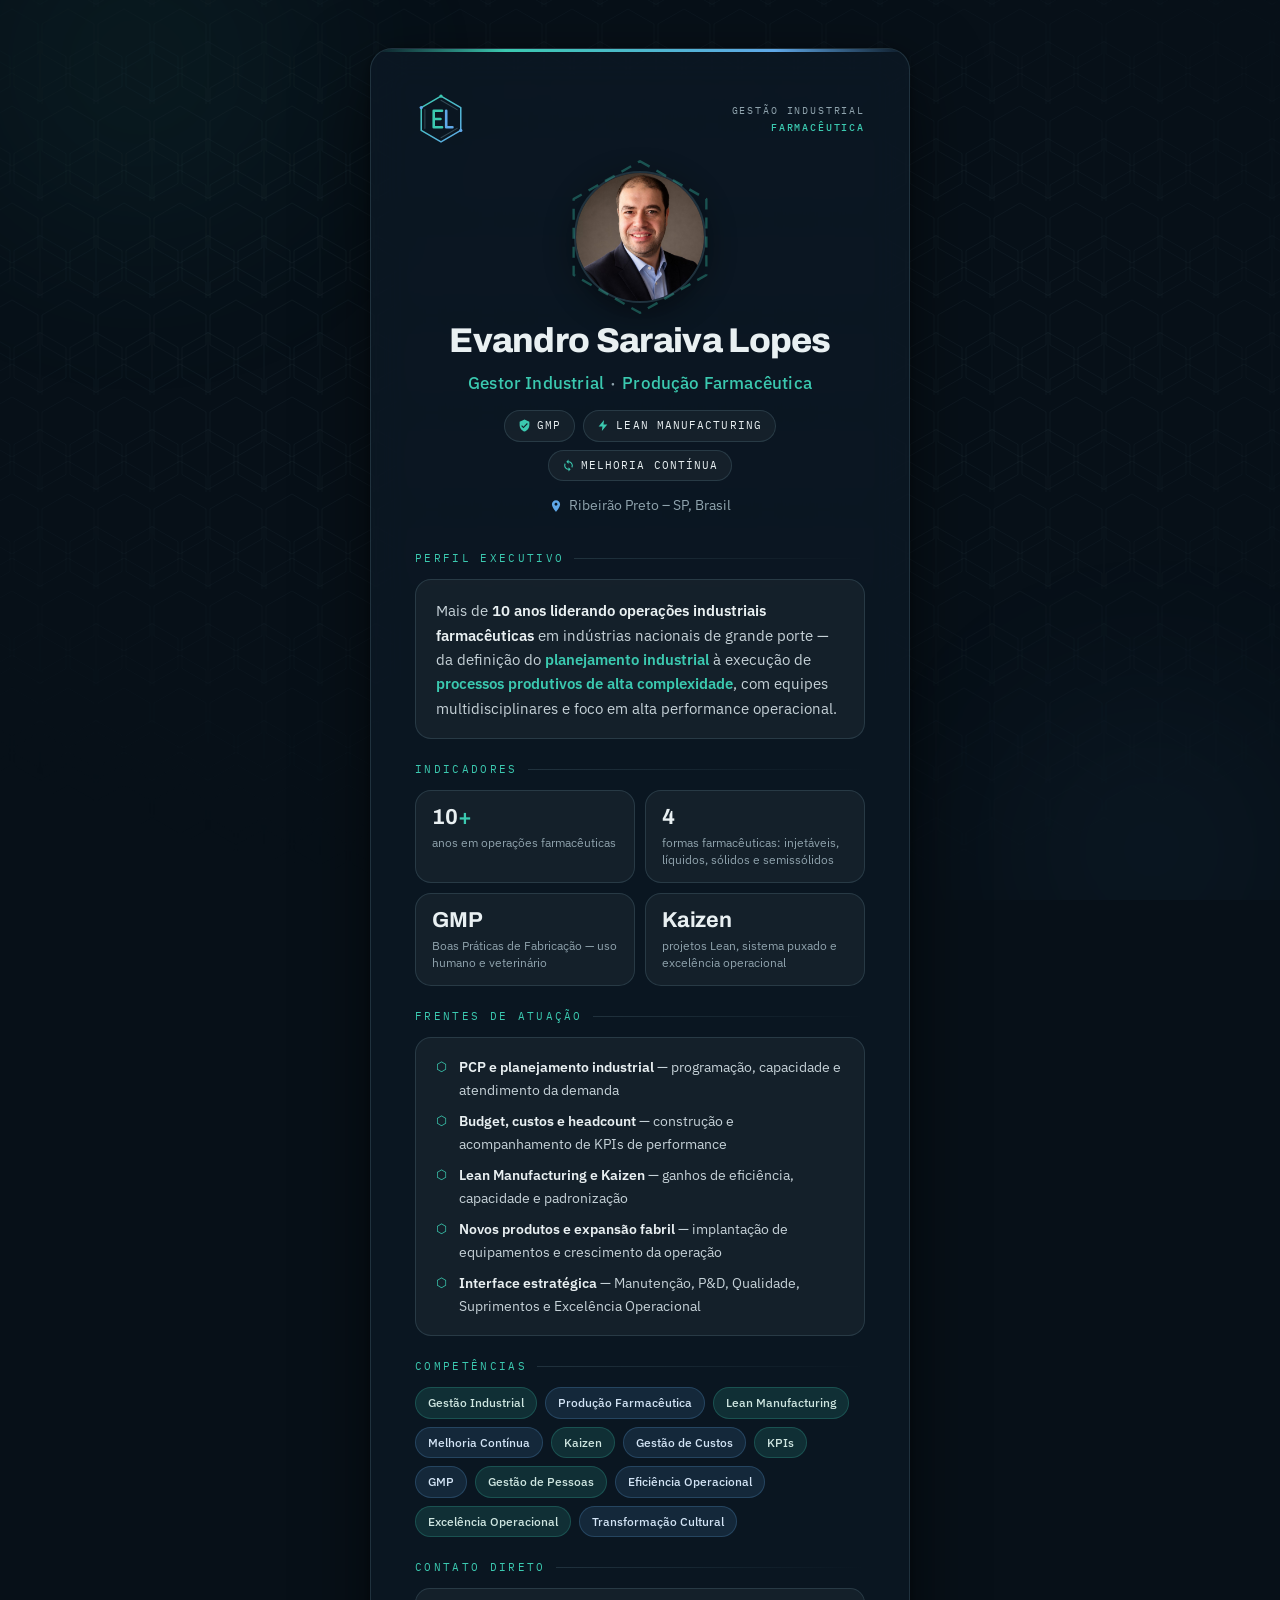
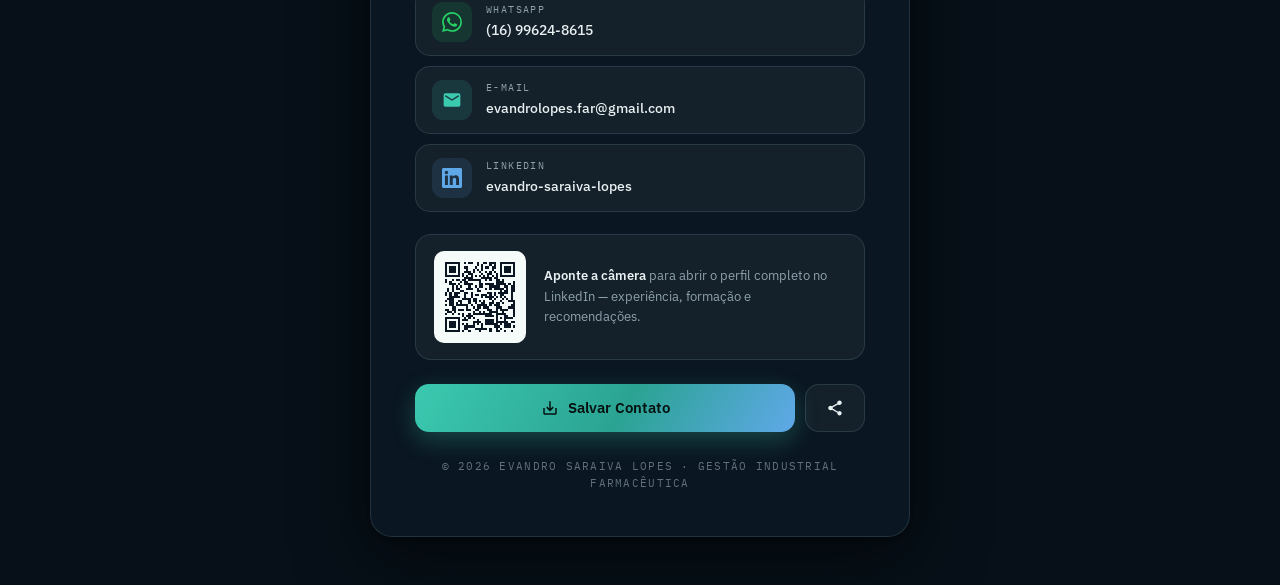
==== evandro/index.html @ fb371fe1 "Cartão de visita digital — Evandro Saraiva Lopes, Gestão Industrial Farmacêutica Novo cartão executi" ====
<!DOCTYPE html>
<html lang="pt-BR">
<head>
  <meta charset="UTF-8">
  <meta name="viewport" content="width=device-width, initial-scale=1.0, viewport-fit=cover">
  <title>Evandro Saraiva Lopes | Gestão Industrial Farmacêutica</title>
  <meta name="description" content="Cartão de visita digital de Evandro Saraiva Lopes — Gestor Industrial com 10+ anos em produção farmacêutica, Lean Manufacturing, GMP e melhoria contínua. Ribeirão Preto – SP.">
  <meta name="theme-color" content="#071018">

  <!-- Open Graph -->
  <meta property="og:title" content="Evandro Saraiva Lopes | Gestão Industrial Farmacêutica">
  <meta property="og:description" content="Gestor Industrial — Produção Farmacêutica, Lean Manufacturing, GMP e Melhoria Contínua. 10+ anos liderando operações de alta complexidade.">
  <meta property="og:type" content="profile">
  <meta property="og:locale" content="pt_BR">
  <meta property="og:image" content="photo.jpg">

  <!-- Favicon: hexágono (anel benzênico) -->
  <link rel="icon" href="data:image/svg+xml,<svg xmlns='http://www.w3.org/2000/svg' viewBox='0 0 100 100'><path d='M50 8 88 30v44L50 96 12 74V30Z' fill='none' stroke='%233BC9B0' stroke-width='9'/></svg>">

  <!-- Fonts: Archivo (display) + IBM Plex Sans (texto) + IBM Plex Mono (dados) -->
  <link rel="preconnect" href="https://fonts.googleapis.com">
  <link rel="preconnect" href="https://fonts.gstatic.com" crossorigin>
  <link href="https://fonts.googleapis.com/css2?family=Archivo:wght@600;700;800&family=IBM+Plex+Sans:wght@400;500;600&family=IBM+Plex+Mono:wght@400;500&display=swap" rel="stylesheet">

  <style>
    /* ================================================================
       EVANDRO SARAIVA LOPES — CARTÃO DE VISITA DIGITAL
       Identidade: precisão farmacêutica — hexágono benzênico,
       petróleo profundo, teal clínico e azul aço.
       ================================================================ */
    :root {
      --clr-bg: #071018;
      --clr-bg-2: #0a1622;
      --clr-card: rgba(13, 26, 38, 0.72);
      --clr-glass: rgba(255, 255, 255, 0.045);
      --clr-glass-border: rgba(146, 196, 210, 0.16);
      --clr-text: #e9f0f2;
      --clr-muted: #8fa3ad;
      --clr-accent: #3bc9b0;        /* teal clínico */
      --clr-accent-soft: rgba(59, 201, 176, 0.14);
      --clr-steel: #5fa8e8;         /* azul aço */
      --clr-steel-soft: rgba(95, 168, 232, 0.13);
      --font-display: "Archivo", system-ui, sans-serif;
      --font-body: "IBM Plex Sans", system-ui, sans-serif;
      --font-mono: "IBM Plex Mono", ui-monospace, monospace;
      --radius: 22px;
      --shadow: 0 24px 70px rgba(0, 0, 0, 0.55), 0 2px 8px rgba(0, 0, 0, 0.4);
    }

    * { margin: 0; padding: 0; box-sizing: border-box; }

    html { -webkit-text-size-adjust: 100%; }

    body {
      font-family: var(--font-body);
      background: var(--clr-bg);
      color: var(--clr-text);
      min-height: 100dvh;
      line-height: 1.6;
      -webkit-font-smoothing: antialiased;
    }

    /* ===== Fundo: malha hexagonal + orbs ===== */
    .bg { position: fixed; inset: 0; z-index: 0; overflow: hidden; pointer-events: none; }

    .bg__hex {
      position: absolute; inset: -10%;
      background-image: url("data:image/svg+xml,%3Csvg xmlns='http://www.w3.org/2000/svg' width='56' height='97' viewBox='0 0 56 97'%3E%3Cpath d='M28 2 54 17v30L28 62 2 47V17Z M28 66 54 81v30L28 126 2 111V81Z M0 34.5 26 49.5v30L0 94.5Z M56 34.5 30 49.5v30l26 15Z' fill='none' stroke='rgba(120,170,185,0.055)' stroke-width='1'/%3E%3C/svg%3E");
      background-size: 56px 97px;
      mask-image: radial-gradient(ellipse 90% 70% at 50% 40%, black 30%, transparent 75%);
      -webkit-mask-image: radial-gradient(ellipse 90% 70% at 50% 40%, black 30%, transparent 75%);
    }

    .bg__orb {
      position: absolute; border-radius: 50%; filter: blur(90px); opacity: 0.5;
      animation: drift 26s ease-in-out infinite alternate;
    }
    .bg__orb--1 { width: 46vmax; height: 46vmax; top: -18vmax; left: -12vmax; background: radial-gradient(circle, rgba(59,201,176,0.16), transparent 65%); }
    .bg__orb--2 { width: 40vmax; height: 40vmax; bottom: -16vmax; right: -10vmax; background: radial-gradient(circle, rgba(95,168,232,0.14), transparent 65%); animation-delay: -13s; }

    @keyframes drift {
      from { transform: translate3d(0, 0, 0) scale(1); }
      to   { transform: translate3d(4vmax, 3vmax, 0) scale(1.08); }
    }

    /* ===== Wrapper ===== */
    .card-wrapper {
      position: relative; z-index: 1;
      min-height: 100dvh;
      display: grid; place-items: center;
      padding: clamp(16px, 4vw, 48px);
    }

    .card {
      width: 100%; max-width: 540px;
      background: var(--clr-card);
      border: 1px solid var(--clr-glass-border);
      border-radius: var(--radius);
      box-shadow: var(--shadow);
      backdrop-filter: blur(18px);
      -webkit-backdrop-filter: blur(18px);
      padding: clamp(26px, 5vw, 44px);
      position: relative;
      overflow: hidden;
      will-change: transform;
    }

    /* filete superior: gradiente teal → aço (linha de produção) */
    .card::before {
      content: ""; position: absolute; top: 0; left: 0; right: 0; height: 3px;
      background: linear-gradient(90deg, transparent, var(--clr-accent) 25%, var(--clr-steel) 75%, transparent);
    }

    /* ===== Marca ===== */
    .brand {
      display: flex; align-items: center; justify-content: space-between;
      margin-bottom: 26px;
    }
    .brand__logo { width: 52px; height: 52px; flex-shrink: 0; }
    .brand__tag {
      font-family: var(--font-mono);
      font-size: 0.64rem; letter-spacing: 0.18em; text-transform: uppercase;
      color: var(--clr-muted); text-align: right; line-height: 1.7;
    }
    .brand__tag strong { color: var(--clr-accent); font-weight: 500; }

    /* ===== Hero ===== */
    .hero { text-align: center; margin-bottom: 30px; }

    .hero__photo-frame { position: relative; width: 132px; height: 132px; margin: 0 auto 18px; }
    .hero__photo {
      width: 100%; height: 100%; object-fit: cover; border-radius: 50%;
      border: 2px solid var(--clr-glass-border);
      box-shadow: 0 8px 30px rgba(0, 0, 0, 0.45);
      display: block;
    }
    /* anel hexagonal girando lentamente ao redor da foto */
    .hero__hex-ring {
      position: absolute; inset: -13px;
      animation: spin 60s linear infinite;
    }
    .hero__photo-fallback {
      width: 100%; height: 100%; border-radius: 50%;
      display: none; align-items: center; justify-content: center;
      font-family: var(--font-display); font-weight: 700; font-size: 2rem;
      background: linear-gradient(135deg, var(--clr-accent-soft), var(--clr-steel-soft));
      color: var(--clr-accent);
    }
    @keyframes spin { to { transform: rotate(360deg); } }

    .hero__name {
      font-family: var(--font-display);
      font-size: clamp(1.7rem, 5.6vw, 2.15rem);
      font-weight: 800; letter-spacing: -0.02em; line-height: 1.15;
      text-wrap: balance;
    }
    .hero__title {
      margin-top: 8px;
      font-size: clamp(0.98rem, 3vw, 1.08rem); font-weight: 500;
      color: var(--clr-accent); letter-spacing: 0.01em;
    }
    .hero__title .sep { color: var(--clr-muted); padding: 0 6px; }

    .hero__badges {
      margin-top: 14px;
      display: flex; flex-wrap: wrap; justify-content: center; gap: 8px;
    }
    .badge {
      display: inline-flex; align-items: center; gap: 6px;
      font-family: var(--font-mono); font-size: 0.68rem;
      letter-spacing: 0.1em; text-transform: uppercase;
      color: var(--clr-text);
      background: var(--clr-glass); border: 1px solid var(--clr-glass-border);
      border-radius: 100px; padding: 6px 13px;
    }
    .badge svg { width: 13px; height: 13px; fill: var(--clr-accent); flex-shrink: 0; }

    .hero__location {
      margin-top: 14px;
      display: inline-flex; align-items: center; gap: 6px;
      font-size: 0.85rem; color: var(--clr-muted);
    }
    .hero__location svg { width: 14px; height: 14px; fill: var(--clr-steel); }

    /* ===== Seções ===== */
    .section { margin-top: 22px; }
    .section-label {
      display: flex; align-items: center; gap: 10px;
      font-family: var(--font-mono); font-size: 0.66rem;
      letter-spacing: 0.22em; text-transform: uppercase;
      color: var(--clr-accent);
      margin-bottom: 12px;
    }
    .section-label::after {
      content: ""; flex: 1; height: 1px;
      background: linear-gradient(90deg, var(--clr-glass-border), transparent);
    }

    .panel {
      background: var(--clr-glass);
      border: 1px solid var(--clr-glass-border);
      border-radius: 16px;
      padding: 18px 20px;
    }

    .bio { font-size: 0.95rem; color: #c6d2d8; max-width: 62ch; }
    .bio strong { color: var(--clr-text); font-weight: 600; }
    .bio .hl { color: var(--clr-accent); font-weight: 600; }

    /* ===== Indicadores (stats) ===== */
    .stats {
      display: grid; grid-template-columns: repeat(2, 1fr); gap: 10px;
    }
    .stat {
      background: var(--clr-glass);
      border: 1px solid var(--clr-glass-border);
      border-radius: 16px;
      padding: 14px 16px;
    }
    .stat__value {
      font-family: var(--font-display); font-weight: 700;
      font-size: 1.35rem; letter-spacing: -0.01em;
      font-variant-numeric: tabular-nums;
      color: var(--clr-text); line-height: 1.2;
    }
    .stat__value em { font-style: normal; color: var(--clr-accent); }
    .stat__label {
      margin-top: 3px; font-size: 0.74rem; color: var(--clr-muted); line-height: 1.45;
    }

    /* ===== Frentes de atuação ===== */
    .fronts { display: grid; gap: 9px; }
    .front {
      display: flex; align-items: baseline; gap: 12px;
      font-size: 0.88rem; color: #c6d2d8;
    }
    .front::before {
      content: "⬡";
      color: var(--clr-accent); font-size: 0.8rem;
      flex-shrink: 0; transform: translateY(-1px);
    }
    .front strong { color: var(--clr-text); font-weight: 600; }

    /* ===== Competências ===== */
    .tags { display: flex; flex-wrap: wrap; gap: 8px; }
    .tag {
      font-size: 0.76rem; font-weight: 500;
      color: #cfe6e1;
      background: var(--clr-accent-soft);
      border: 1px solid rgba(59, 201, 176, 0.22);
      border-radius: 100px;
      padding: 5px 12px;
      transition: border-color 0.2s, background 0.2s;
    }
    .tag:nth-child(even) {
      color: #d3e4f5;
      background: var(--clr-steel-soft);
      border-color: rgba(95, 168, 232, 0.22);
    }
    .tag:hover { border-color: var(--clr-accent); }
    .tag:nth-child(even):hover { border-color: var(--clr-steel); }

    /* ===== Contatos ===== */
    .contact-grid { display: grid; gap: 10px; }

    .contact-btn {
      display: flex; align-items: center; gap: 14px;
      background: var(--clr-glass);
      border: 1px solid var(--clr-glass-border);
      border-radius: 15px;
      padding: 13px 16px;
      text-decoration: none; color: var(--clr-text);
      position: relative; overflow: hidden;
      transition: border-color 0.25s, background 0.25s, transform 0.25s;
    }
    .contact-btn:hover { transform: translateY(-2px); background: rgba(255, 255, 255, 0.07); }
    .contact-btn:focus-visible, .btn:focus-visible {
      outline: 2px solid var(--clr-accent); outline-offset: 2px;
    }

    .contact-btn__icon {
      width: 40px; height: 40px; border-radius: 11px; flex-shrink: 0;
      display: grid; place-items: center;
    }
    .contact-btn__icon svg { width: 20px; height: 20px; }

    .contact-btn--whatsapp .contact-btn__icon { background: rgba(37, 211, 102, 0.13); }
    .contact-btn--whatsapp .contact-btn__icon svg { fill: #25d366; }
    .contact-btn--whatsapp:hover { border-color: rgba(37, 211, 102, 0.5); }

    .contact-btn--email .contact-btn__icon { background: var(--clr-accent-soft); }
    .contact-btn--email .contact-btn__icon svg { fill: var(--clr-accent); }
    .contact-btn--email:hover { border-color: var(--clr-accent); }

    .contact-btn--linkedin .contact-btn__icon { background: var(--clr-steel-soft); }
    .contact-btn--linkedin .contact-btn__icon svg { fill: var(--clr-steel); }
    .contact-btn--linkedin:hover { border-color: var(--clr-steel); }

    .contact-btn__info { min-width: 0; display: grid; }
    .contact-btn__label {
      font-family: var(--font-mono); font-size: 0.62rem;
      letter-spacing: 0.14em; text-transform: uppercase; color: var(--clr-muted);
    }
    .contact-btn__detail {
      font-size: 0.9rem; font-weight: 500;
      white-space: nowrap; overflow: hidden; text-overflow: ellipsis;
    }

    /* ===== QR ===== */
    .qr-panel {
      display: flex; align-items: center; gap: 18px;
      background: var(--clr-glass);
      border: 1px solid var(--clr-glass-border);
      border-radius: 16px; padding: 16px 18px;
    }
    .qr-code {
      width: 92px; height: 92px; flex-shrink: 0;
      background: #f4fbf9; border-radius: 10px; padding: 7px;
      color: #0a1622; /* módulos do QR herdam via currentColor */
    }
    .qr-code svg { display: block; width: 100%; height: 100%; }
    .qr-text { font-size: 0.82rem; color: var(--clr-muted); line-height: 1.55; }
    .qr-text strong { color: var(--clr-text); font-weight: 600; }

    /* ===== Ações ===== */
    .actions { display: flex; gap: 10px; margin-top: 24px; }
    .btn {
      display: inline-flex; align-items: center; justify-content: center; gap: 9px;
      font-family: var(--font-body); font-size: 0.92rem; font-weight: 600;
      border-radius: 14px; padding: 14px 20px;
      cursor: pointer; position: relative; overflow: hidden;
      transition: transform 0.2s, box-shadow 0.2s, filter 0.2s;
    }
    .btn svg { width: 18px; height: 18px; fill: currentColor; }
    .btn:active { transform: scale(0.98); }

    .btn--primary {
      flex: 1; border: none;
      background: linear-gradient(120deg, var(--clr-accent), #2ba393 55%, var(--clr-steel));
      color: #041210;
      box-shadow: 0 8px 24px rgba(59, 201, 176, 0.28);
    }
    .btn--primary:hover { filter: brightness(1.08); box-shadow: 0 10px 30px rgba(59, 201, 176, 0.38); }

    .btn--ghost {
      background: var(--clr-glass); color: var(--clr-text);
      border: 1px solid var(--clr-glass-border);
    }
    .btn--ghost:hover { border-color: var(--clr-accent); }

    /* ===== Rodapé ===== */
    .card-footer {
      margin-top: 26px; text-align: center;
      font-family: var(--font-mono); font-size: 0.66rem;
      letter-spacing: 0.12em; text-transform: uppercase;
      color: rgba(143, 163, 173, 0.65);
    }

    /* ===== Toast ===== */
    .toast {
      position: fixed; bottom: 28px; left: 50%;
      transform: translate(-50%, 20px);
      background: #10222f; color: var(--clr-text);
      border: 1px solid var(--clr-glass-border);
      border-radius: 100px; padding: 12px 22px;
      font-size: 0.88rem; box-shadow: var(--shadow);
      opacity: 0; pointer-events: none;
      transition: opacity 0.3s, transform 0.3s;
      z-index: 10; max-width: 90vw; text-align: center;
    }
    .toast--visible { opacity: 1; transform: translate(-50%, 0); }

    @keyframes ripple { to { transform: scale(2.6); opacity: 0; } }

    @media (max-width: 420px) {
      .stats { grid-template-columns: 1fr 1fr; }
      .stat__value { font-size: 1.15rem; }
      .qr-panel { flex-direction: row; }
    }

    @media (prefers-reduced-motion: reduce) {
      .bg__orb, .hero__hex-ring { animation: none; }
      * { transition-duration: 0.01ms !important; }
    }
  </style>
</head>
<body>

  <!-- ===== Fundo ===== -->
  <div class="bg" aria-hidden="true">
    <div class="bg__hex"></div>
    <div class="bg__orb bg__orb--1"></div>
    <div class="bg__orb bg__orb--2"></div>
  </div>

  <main class="card-wrapper">
    <article class="card" id="card">

      <!-- MARCA: monograma EL em anel benzênico -->
      <div class="brand">
        <svg class="brand__logo" viewBox="0 0 100 100" fill="none" xmlns="http://www.w3.org/2000/svg" role="img" aria-label="Monograma Evandro Saraiva Lopes">
          <!-- hexágono externo (anel benzênico) -->
          <path d="M50 6 88 28v44L50 94 12 72V28Z" stroke="url(#esl-hex)" stroke-width="3" stroke-linejoin="round"/>
          <!-- ligações duplas internas do anel -->
          <path d="M50 14 81 32M81 68 50 86M19 68V32" stroke="rgba(146,196,210,0.28)" stroke-width="2" stroke-linecap="round"/>
          <!-- monograma E L -->
          <path d="M36 34 H52 M36 34 V66 H52 M36 50 H49" stroke="#3bc9b0" stroke-width="5" stroke-linecap="round" stroke-linejoin="round"/>
          <path d="M60 34 V66 H72" stroke="#5fa8e8" stroke-width="5" stroke-linecap="round" stroke-linejoin="round"/>
          <!-- nodos moleculares -->
          <circle cx="50" cy="6" r="3.2" fill="#3bc9b0"/>
          <circle cx="88" cy="72" r="3.2" fill="#5fa8e8"/>
          <circle cx="12" cy="28" r="3.2" fill="#5fa8e8"/>
          <defs>
            <linearGradient id="esl-hex" x1="12" y1="6" x2="88" y2="94" gradientUnits="userSpaceOnUse">
              <stop stop-color="#3bc9b0"/>
              <stop offset="1" stop-color="#5fa8e8"/>
            </linearGradient>
          </defs>
        </svg>
        <div class="brand__tag">
          Gestão Industrial<br><strong>Farmacêutica</strong>
        </div>
      </div>

      <!-- HERO -->
      <header class="hero">
        <div class="hero__photo-frame">
          <svg class="hero__hex-ring" viewBox="0 0 100 100" fill="none" aria-hidden="true">
            <path d="M50 2 92 26v48L50 98 8 74V26Z" stroke="rgba(59,201,176,0.35)" stroke-width="1.5" stroke-dasharray="7 5" stroke-linejoin="round"/>
          </svg>
          <img
            src="photo.jpg"
            alt="Foto de Evandro Saraiva Lopes"
            class="hero__photo"
            onerror="this.style.display='none'; document.getElementById('photoFallback').style.display='flex';"
          >
          <div class="hero__photo-fallback" id="photoFallback">EL</div>
        </div>

        <h1 class="hero__name">Evandro Saraiva Lopes</h1>
        <p class="hero__title">Gestor Industrial<span class="sep">·</span>Produção Farmacêutica</p>

        <div class="hero__badges">
          <span class="badge">
            <svg viewBox="0 0 24 24"><path d="M12 1L3 5v6c0 5.55 3.84 10.74 9 12 5.16-1.26 9-6.45 9-12V5l-9-4zm-2 16l-4-4 1.41-1.41L10 14.17l6.59-6.59L18 9l-8 8z"/></svg>
            GMP
          </span>
          <span class="badge">
            <svg viewBox="0 0 24 24"><path d="M13 2L3 14h7l-1 8 10-12h-7l1-8z"/></svg>
            Lean Manufacturing
          </span>
          <span class="badge">
            <svg viewBox="0 0 24 24"><path d="M12 4V1L8 5l4 4V6c3.31 0 6 2.69 6 6 0 1.01-.25 1.97-.7 2.8l1.46 1.46C19.54 15.03 20 13.57 20 12c0-4.42-3.58-8-8-8zm0 14c-3.31 0-6-2.69-6-6 0-1.01.25-1.97.7-2.8L5.24 7.74C4.46 8.97 4 10.43 4 12c0 4.42 3.58 8 8 8v3l4-4-4-4v3z"/></svg>
            Melhoria Contínua
          </span>
        </div>

        <p class="hero__location">
          <svg viewBox="0 0 24 24"><path d="M12 2C8.13 2 5 5.13 5 9c0 5.25 7 13 7 13s7-7.75 7-13c0-3.87-3.13-7-7-7zm0 9.5c-1.38 0-2.5-1.12-2.5-2.5s1.12-2.5 2.5-2.5 2.5 1.12 2.5 2.5-1.12 2.5-2.5 2.5z"/></svg>
          Ribeirão Preto – SP, Brasil
        </p>
      </header>

      <!-- PERFIL -->
      <section class="section" aria-label="Perfil profissional">
        <div class="section-label">Perfil executivo</div>
        <div class="panel">
          <p class="bio">
            Mais de <strong>10 anos liderando operações industriais farmacêuticas</strong> em indústrias nacionais de grande porte — da definição do <span class="hl">planejamento industrial</span> à execução de <span class="hl">processos produtivos de alta complexidade</span>, com equipes multidisciplinares e foco em alta performance operacional.
          </p>
        </div>
      </section>

      <!-- INDICADORES -->
      <section class="section" aria-label="Indicadores de carreira">
        <div class="section-label">Indicadores</div>
        <div class="stats">
          <div class="stat">
            <div class="stat__value">10<em>+</em></div>
            <div class="stat__label">anos em operações farmacêuticas</div>
          </div>
          <div class="stat">
            <div class="stat__value">4</div>
            <div class="stat__label">formas farmacêuticas: injetáveis, líquidos, sólidos e semissólidos</div>
          </div>
          <div class="stat">
            <div class="stat__value">GMP</div>
            <div class="stat__label">Boas Práticas de Fabricação — uso humano e veterinário</div>
          </div>
          <div class="stat">
            <div class="stat__value">Kaizen</div>
            <div class="stat__label">projetos Lean, sistema puxado e excelência operacional</div>
          </div>
        </div>
      </section>

      <!-- FRENTES DE ATUAÇÃO -->
      <section class="section" aria-label="Frentes de atuação">
        <div class="section-label">Frentes de atuação</div>
        <div class="panel fronts">
          <div class="front"><span><strong>PCP e planejamento industrial</strong> — programação, capacidade e atendimento da demanda</span></div>
          <div class="front"><span><strong>Budget, custos e headcount</strong> — construção e acompanhamento de KPIs de performance</span></div>
          <div class="front"><span><strong>Lean Manufacturing e Kaizen</strong> — ganhos de eficiência, capacidade e padronização</span></div>
          <div class="front"><span><strong>Novos produtos e expansão fabril</strong> — implantação de equipamentos e crescimento da operação</span></div>
          <div class="front"><span><strong>Interface estratégica</strong> — Manutenção, P&amp;D, Qualidade, Suprimentos e Excelência Operacional</span></div>
        </div>
      </section>

      <!-- COMPETÊNCIAS -->
      <section class="section" aria-label="Competências">
        <div class="section-label">Competências</div>
        <div class="tags">
          <span class="tag">Gestão Industrial</span>
          <span class="tag">Produção Farmacêutica</span>
          <span class="tag">Lean Manufacturing</span>
          <span class="tag">Melhoria Contínua</span>
          <span class="tag">Kaizen</span>
          <span class="tag">Gestão de Custos</span>
          <span class="tag">KPIs</span>
          <span class="tag">GMP</span>
          <span class="tag">Gestão de Pessoas</span>
          <span class="tag">Eficiência Operacional</span>
          <span class="tag">Excelência Operacional</span>
          <span class="tag">Transformação Cultural</span>
        </div>
      </section>

      <!-- CONTATOS -->
      <section class="section" aria-label="Contatos">
        <div class="section-label">Contato direto</div>
        <nav class="contact-grid">
          <a href="https://wa.me/5516996248615" target="_blank" rel="noopener" class="contact-btn contact-btn--whatsapp">
            <span class="contact-btn__icon">
              <svg viewBox="0 0 24 24"><path d="M17.472 14.382c-.297-.149-1.758-.867-2.03-.967-.273-.099-.471-.148-.67.15-.197.297-.767.966-.94 1.164-.173.199-.347.223-.644.075-.297-.15-1.255-.463-2.39-1.475-.883-.788-1.48-1.761-1.653-2.059-.173-.297-.018-.458.13-.606.134-.133.298-.347.446-.52.149-.174.198-.298.298-.497.099-.198.05-.371-.025-.52-.075-.149-.669-1.612-.916-2.207-.242-.579-.487-.5-.669-.51-.173-.008-.371-.01-.57-.01-.198 0-.52.074-.792.372-.272.297-1.04 1.016-1.04 2.479 0 1.462 1.065 2.875 1.213 3.074.149.198 2.096 3.2 5.077 4.487.709.306 1.262.489 1.694.625.712.227 1.36.195 1.871.118.571-.085 1.758-.719 2.006-1.413.248-.694.248-1.289.173-1.413-.074-.124-.272-.198-.57-.347m-5.421 7.403h-.004a9.87 9.87 0 01-5.031-1.378l-.361-.214-3.741.982.998-3.648-.235-.374a9.86 9.86 0 01-1.51-5.26c.001-5.45 4.436-9.884 9.888-9.884 2.64 0 5.122 1.03 6.988 2.898a9.825 9.825 0 012.893 6.994c-.003 5.45-4.437 9.884-9.885 9.884m8.413-18.297A11.815 11.815 0 0012.05 0C5.495 0 .16 5.335.157 11.892c0 2.096.547 4.142 1.588 5.945L.057 24l6.305-1.654a11.882 11.882 0 005.683 1.448h.005c6.554 0 11.89-5.335 11.893-11.893a11.821 11.821 0 00-3.48-8.413z"/></svg>
            </span>
            <span class="contact-btn__info">
              <span class="contact-btn__label">WhatsApp</span>
              <span class="contact-btn__detail">(16) 99624-8615</span>
            </span>
          </a>
          <a href="mailto:evandrolopes.far@gmail.com" class="contact-btn contact-btn--email">
            <span class="contact-btn__icon">
              <svg viewBox="0 0 24 24"><path d="M20 4H4c-1.1 0-1.99.9-1.99 2L2 18c0 1.1.9 2 2 2h16c1.1 0 2-.9 2-2V6c0-1.1-.9-2-2-2zm0 4l-8 5-8-5V6l8 5 8-5v2z"/></svg>
            </span>
            <span class="contact-btn__info">
              <span class="contact-btn__label">E-mail</span>
              <span class="contact-btn__detail">evandrolopes.far@gmail.com</span>
            </span>
          </a>
          <a href="https://www.linkedin.com/in/evandro-saraiva-lopes" target="_blank" rel="noopener" class="contact-btn contact-btn--linkedin">
            <span class="contact-btn__icon">
              <svg viewBox="0 0 24 24"><path d="M20.447 20.452h-3.554v-5.569c0-1.328-.027-3.037-1.852-3.037-1.853 0-2.136 1.445-2.136 2.939v5.667H9.351V9h3.414v1.561h.046c.477-.9 1.637-1.85 3.37-1.85 3.601 0 4.267 2.37 4.267 5.455v6.286zM5.337 7.433c-1.144 0-2.063-.926-2.063-2.065 0-1.138.92-2.063 2.063-2.063 1.14 0 2.064.925 2.064 2.063 0 1.139-.925 2.065-2.064 2.065zm1.782 13.019H3.555V9h3.564v11.452zM22.225 0H1.771C.792 0 0 .774 0 1.729v20.542C0 23.227.792 24 1.771 24h20.451C23.2 24 24 23.227 24 22.271V1.729C24 .774 23.2 0 22.222 0h.003z"/></svg>
            </span>
            <span class="contact-btn__info">
              <span class="contact-btn__label">LinkedIn</span>
              <span class="contact-btn__detail">evandro-saraiva-lopes</span>
            </span>
          </a>
        </nav>
      </section>

      <!-- QR LINKEDIN -->
      <section class="section" aria-label="QR Code do LinkedIn">
        <div class="qr-panel">
          <div class="qr-code" role="img" aria-label="QR Code para o perfil de Evandro no LinkedIn">
            <svg xmlns="http://www.w3.org/2000/svg" viewBox="0 0 37 37" shape-rendering="crispEdges"><path fill="currentColor" d="M2 2h1v1h-1zM3 2h1v1h-1zM4 2h1v1h-1zM5 2h1v1h-1zM6 2h1v1h-1zM7 2h1v1h-1zM8 2h1v1h-1zM11 2h1v1h-1zM13 2h1v1h-1zM14 2h1v1h-1zM17 2h1v1h-1zM20 2h1v1h-1zM21 2h1v1h-1zM23 2h1v1h-1zM24 2h1v1h-1zM25 2h1v1h-1zM28 2h1v1h-1zM29 2h1v1h-1zM30 2h1v1h-1zM31 2h1v1h-1zM32 2h1v1h-1zM33 2h1v1h-1zM34 2h1v1h-1zM2 3h1v1h-1zM8 3h1v1h-1zM17 3h1v1h-1zM19 3h1v1h-1zM23 3h1v1h-1zM25 3h1v1h-1zM28 3h1v1h-1zM34 3h1v1h-1zM2 4h1v1h-1zM4 4h1v1h-1zM5 4h1v1h-1zM6 4h1v1h-1zM8 4h1v1h-1zM11 4h1v1h-1zM12 4h1v1h-1zM16 4h1v1h-1zM19 4h1v1h-1zM21 4h1v1h-1zM22 4h1v1h-1zM24 4h1v1h-1zM25 4h1v1h-1zM28 4h1v1h-1zM30 4h1v1h-1zM31 4h1v1h-1zM32 4h1v1h-1zM34 4h1v1h-1zM2 5h1v1h-1zM4 5h1v1h-1zM5 5h1v1h-1zM6 5h1v1h-1zM8 5h1v1h-1zM12 5h1v1h-1zM15 5h1v1h-1zM17 5h1v1h-1zM19 5h1v1h-1zM24 5h1v1h-1zM28 5h1v1h-1zM30 5h1v1h-1zM31 5h1v1h-1zM32 5h1v1h-1zM34 5h1v1h-1zM2 6h1v1h-1zM4 6h1v1h-1zM5 6h1v1h-1zM6 6h1v1h-1zM8 6h1v1h-1zM11 6h1v1h-1zM12 6h1v1h-1zM13 6h1v1h-1zM15 6h1v1h-1zM18 6h1v1h-1zM21 6h1v1h-1zM23 6h1v1h-1zM25 6h1v1h-1zM28 6h1v1h-1zM30 6h1v1h-1zM31 6h1v1h-1zM32 6h1v1h-1zM34 6h1v1h-1zM2 7h1v1h-1zM8 7h1v1h-1zM10 7h1v1h-1zM13 7h1v1h-1zM14 7h1v1h-1zM19 7h1v1h-1zM22 7h1v1h-1zM23 7h1v1h-1zM26 7h1v1h-1zM28 7h1v1h-1zM34 7h1v1h-1zM2 8h1v1h-1zM3 8h1v1h-1zM4 8h1v1h-1zM5 8h1v1h-1zM6 8h1v1h-1zM7 8h1v1h-1zM8 8h1v1h-1zM10 8h1v1h-1zM12 8h1v1h-1zM14 8h1v1h-1zM16 8h1v1h-1zM18 8h1v1h-1zM20 8h1v1h-1zM22 8h1v1h-1zM24 8h1v1h-1zM26 8h1v1h-1zM28 8h1v1h-1zM29 8h1v1h-1zM30 8h1v1h-1zM31 8h1v1h-1zM32 8h1v1h-1zM33 8h1v1h-1zM34 8h1v1h-1zM11 9h1v1h-1zM12 9h1v1h-1zM13 9h1v1h-1zM14 9h1v1h-1zM19 9h1v1h-1zM20 9h1v1h-1zM21 9h1v1h-1zM22 9h1v1h-1zM23 9h1v1h-1zM25 9h1v1h-1zM26 9h1v1h-1zM2 10h1v1h-1zM5 10h1v1h-1zM7 10h1v1h-1zM8 10h1v1h-1zM10 10h1v1h-1zM11 10h1v1h-1zM13 10h1v1h-1zM14 10h1v1h-1zM15 10h1v1h-1zM16 10h1v1h-1zM17 10h1v1h-1zM18 10h1v1h-1zM21 10h1v1h-1zM23 10h1v1h-1zM26 10h1v1h-1zM27 10h1v1h-1zM29 10h1v1h-1zM2 11h1v1h-1zM4 11h1v1h-1zM9 11h1v1h-1zM11 11h1v1h-1zM12 11h1v1h-1zM18 11h1v1h-1zM26 11h1v1h-1zM27 11h1v1h-1zM28 11h1v1h-1zM29 11h1v1h-1zM34 11h1v1h-1zM4 12h1v1h-1zM5 12h1v1h-1zM6 12h1v1h-1zM8 12h1v1h-1zM11 12h1v1h-1zM12 12h1v1h-1zM13 12h1v1h-1zM14 12h1v1h-1zM18 12h1v1h-1zM19 12h1v1h-1zM21 12h1v1h-1zM22 12h1v1h-1zM23 12h1v1h-1zM24 12h1v1h-1zM26 12h1v1h-1zM27 12h1v1h-1zM28 12h1v1h-1zM29 12h1v1h-1zM30 12h1v1h-1zM32 12h1v1h-1zM34 12h1v1h-1zM5 13h1v1h-1zM7 13h1v1h-1zM9 13h1v1h-1zM13 13h1v1h-1zM16 13h1v1h-1zM18 13h1v1h-1zM19 13h1v1h-1zM23 13h1v1h-1zM24 13h1v1h-1zM25 13h1v1h-1zM26 13h1v1h-1zM27 13h1v1h-1zM30 13h1v1h-1zM31 13h1v1h-1zM33 13h1v1h-1zM34 13h1v1h-1zM3 14h1v1h-1zM5 14h1v1h-1zM7 14h1v1h-1zM8 14h1v1h-1zM12 14h1v1h-1zM13 14h1v1h-1zM14 14h1v1h-1zM17 14h1v1h-1zM21 14h1v1h-1zM23 14h1v1h-1zM25 14h1v1h-1zM26 14h1v1h-1zM27 14h1v1h-1zM28 14h1v1h-1zM29 14h1v1h-1zM31 14h1v1h-1zM33 14h1v1h-1zM34 14h1v1h-1zM3 15h1v1h-1zM5 15h1v1h-1zM9 15h1v1h-1zM10 15h1v1h-1zM17 15h1v1h-1zM18 15h1v1h-1zM28 15h1v1h-1zM30 15h1v1h-1zM31 15h1v1h-1zM33 15h1v1h-1zM34 15h1v1h-1zM2 16h1v1h-1zM4 16h1v1h-1zM6 16h1v1h-1zM7 16h1v1h-1zM8 16h1v1h-1zM11 16h1v1h-1zM12 16h1v1h-1zM14 16h1v1h-1zM22 16h1v1h-1zM23 16h1v1h-1zM25 16h1v1h-1zM27 16h1v1h-1zM28 16h1v1h-1zM29 16h1v1h-1zM30 16h1v1h-1zM31 16h1v1h-1zM33 16h1v1h-1zM2 17h1v1h-1zM4 17h1v1h-1zM6 17h1v1h-1zM7 17h1v1h-1zM11 17h1v1h-1zM14 17h1v1h-1zM16 17h1v1h-1zM17 17h1v1h-1zM19 17h1v1h-1zM20 17h1v1h-1zM21 17h1v1h-1zM23 17h1v1h-1zM25 17h1v1h-1zM28 17h1v1h-1zM29 17h1v1h-1zM33 17h1v1h-1zM4 18h1v1h-1zM5 18h1v1h-1zM6 18h1v1h-1zM7 18h1v1h-1zM8 18h1v1h-1zM11 18h1v1h-1zM14 18h1v1h-1zM19 18h1v1h-1zM21 18h1v1h-1zM22 18h1v1h-1zM23 18h1v1h-1zM24 18h1v1h-1zM26 18h1v1h-1zM28 18h1v1h-1zM30 18h1v1h-1zM33 18h1v1h-1zM3 19h1v1h-1zM4 19h1v1h-1zM5 19h1v1h-1zM10 19h1v1h-1zM11 19h1v1h-1zM12 19h1v1h-1zM13 19h1v1h-1zM15 19h1v1h-1zM16 19h1v1h-1zM23 19h1v1h-1zM25 19h1v1h-1zM29 19h1v1h-1zM31 19h1v1h-1zM33 19h1v1h-1zM2 20h1v1h-1zM4 20h1v1h-1zM5 20h1v1h-1zM8 20h1v1h-1zM9 20h1v1h-1zM13 20h1v1h-1zM15 20h1v1h-1zM16 20h1v1h-1zM18 20h1v1h-1zM20 20h1v1h-1zM24 20h1v1h-1zM28 20h1v1h-1zM32 20h1v1h-1zM33 20h1v1h-1zM34 20h1v1h-1zM4 21h1v1h-1zM5 21h1v1h-1zM7 21h1v1h-1zM9 21h1v1h-1zM13 21h1v1h-1zM16 21h1v1h-1zM19 21h1v1h-1zM20 21h1v1h-1zM23 21h1v1h-1zM24 21h1v1h-1zM26 21h1v1h-1zM27 21h1v1h-1zM29 21h1v1h-1zM34 21h1v1h-1zM2 22h1v1h-1zM4 22h1v1h-1zM5 22h1v1h-1zM7 22h1v1h-1zM8 22h1v1h-1zM9 22h1v1h-1zM10 22h1v1h-1zM11 22h1v1h-1zM12 22h1v1h-1zM14 22h1v1h-1zM17 22h1v1h-1zM18 22h1v1h-1zM19 22h1v1h-1zM20 22h1v1h-1zM21 22h1v1h-1zM23 22h1v1h-1zM25 22h1v1h-1zM26 22h1v1h-1zM27 22h1v1h-1zM33 22h1v1h-1zM34 22h1v1h-1zM5 23h1v1h-1zM6 23h1v1h-1zM12 23h1v1h-1zM15 23h1v1h-1zM17 23h1v1h-1zM18 23h1v1h-1zM20 23h1v1h-1zM21 23h1v1h-1zM22 23h1v1h-1zM26 23h1v1h-1zM27 23h1v1h-1zM28 23h1v1h-1zM32 23h1v1h-1zM33 23h1v1h-1zM34 23h1v1h-1zM2 24h1v1h-1zM3 24h1v1h-1zM5 24h1v1h-1zM6 24h1v1h-1zM8 24h1v1h-1zM9 24h1v1h-1zM10 24h1v1h-1zM12 24h1v1h-1zM13 24h1v1h-1zM16 24h1v1h-1zM17 24h1v1h-1zM22 24h1v1h-1zM23 24h1v1h-1zM26 24h1v1h-1zM28 24h1v1h-1zM29 24h1v1h-1zM30 24h1v1h-1zM31 24h1v1h-1zM34 24h1v1h-1zM3 25h1v1h-1zM4 25h1v1h-1zM6 25h1v1h-1zM15 25h1v1h-1zM18 25h1v1h-1zM20 25h1v1h-1zM23 25h1v1h-1zM24 25h1v1h-1zM25 25h1v1h-1zM26 25h1v1h-1zM29 25h1v1h-1zM34 25h1v1h-1zM2 26h1v1h-1zM5 26h1v1h-1zM8 26h1v1h-1zM10 26h1v1h-1zM13 26h1v1h-1zM15 26h1v1h-1zM16 26h1v1h-1zM17 26h1v1h-1zM18 26h1v1h-1zM19 26h1v1h-1zM20 26h1v1h-1zM21 26h1v1h-1zM22 26h1v1h-1zM23 26h1v1h-1zM26 26h1v1h-1zM27 26h1v1h-1zM28 26h1v1h-1zM29 26h1v1h-1zM30 26h1v1h-1zM34 26h1v1h-1zM10 27h1v1h-1zM12 27h1v1h-1zM13 27h1v1h-1zM14 27h1v1h-1zM21 27h1v1h-1zM22 27h1v1h-1zM23 27h1v1h-1zM24 27h1v1h-1zM26 27h1v1h-1zM30 27h1v1h-1zM31 27h1v1h-1zM34 27h1v1h-1zM2 28h1v1h-1zM3 28h1v1h-1zM4 28h1v1h-1zM5 28h1v1h-1zM6 28h1v1h-1zM7 28h1v1h-1zM8 28h1v1h-1zM11 28h1v1h-1zM13 28h1v1h-1zM15 28h1v1h-1zM26 28h1v1h-1zM28 28h1v1h-1zM30 28h1v1h-1zM31 28h1v1h-1zM32 28h1v1h-1zM33 28h1v1h-1zM2 29h1v1h-1zM8 29h1v1h-1zM10 29h1v1h-1zM11 29h1v1h-1zM12 29h1v1h-1zM17 29h1v1h-1zM21 29h1v1h-1zM22 29h1v1h-1zM23 29h1v1h-1zM24 29h1v1h-1zM26 29h1v1h-1zM30 29h1v1h-1zM2 30h1v1h-1zM4 30h1v1h-1zM5 30h1v1h-1zM6 30h1v1h-1zM8 30h1v1h-1zM15 30h1v1h-1zM16 30h1v1h-1zM17 30h1v1h-1zM18 30h1v1h-1zM21 30h1v1h-1zM22 30h1v1h-1zM23 30h1v1h-1zM24 30h1v1h-1zM26 30h1v1h-1zM27 30h1v1h-1zM28 30h1v1h-1zM29 30h1v1h-1zM30 30h1v1h-1zM31 30h1v1h-1zM33 30h1v1h-1zM34 30h1v1h-1zM2 31h1v1h-1zM4 31h1v1h-1zM5 31h1v1h-1zM6 31h1v1h-1zM8 31h1v1h-1zM10 31h1v1h-1zM12 31h1v1h-1zM15 31h1v1h-1zM17 31h1v1h-1zM19 31h1v1h-1zM21 31h1v1h-1zM22 31h1v1h-1zM23 31h1v1h-1zM24 31h1v1h-1zM25 31h1v1h-1zM26 31h1v1h-1zM28 31h1v1h-1zM30 31h1v1h-1zM31 31h1v1h-1zM32 31h1v1h-1zM2 32h1v1h-1zM4 32h1v1h-1zM5 32h1v1h-1zM6 32h1v1h-1zM8 32h1v1h-1zM11 32h1v1h-1zM12 32h1v1h-1zM13 32h1v1h-1zM14 32h1v1h-1zM15 32h1v1h-1zM19 32h1v1h-1zM25 32h1v1h-1zM26 32h1v1h-1zM27 32h1v1h-1zM30 32h1v1h-1zM31 32h1v1h-1zM32 32h1v1h-1zM34 32h1v1h-1zM2 33h1v1h-1zM8 33h1v1h-1zM11 33h1v1h-1zM12 33h1v1h-1zM16 33h1v1h-1zM17 33h1v1h-1zM18 33h1v1h-1zM19 33h1v1h-1zM20 33h1v1h-1zM21 33h1v1h-1zM23 33h1v1h-1zM26 33h1v1h-1zM28 33h1v1h-1zM2 34h1v1h-1zM3 34h1v1h-1zM4 34h1v1h-1zM5 34h1v1h-1zM6 34h1v1h-1zM7 34h1v1h-1zM8 34h1v1h-1zM10 34h1v1h-1zM13 34h1v1h-1zM18 34h1v1h-1zM23 34h1v1h-1zM26 34h1v1h-1zM27 34h1v1h-1zM30 34h1v1h-1zM33 34h1v1h-1z"/></svg>
          </div>
          <p class="qr-text">
            <strong>Aponte a câmera</strong> para abrir o perfil completo no LinkedIn — experiência, formação e recomendações.
          </p>
        </div>
      </section>

      <!-- AÇÕES -->
      <div class="actions">
        <button class="btn btn--primary" id="btn-save-contact" type="button">
          <svg viewBox="0 0 24 24"><path d="M19 12v7H5v-7H3v7c0 1.1.9 2 2 2h14c1.1 0 2-.9 2-2v-7h-2zm-6 .67l2.59-2.58L17 11.5l-5 5-5-5 1.41-1.41L11 12.67V3h2v9.67z"/></svg>
          <span>Salvar Contato</span>
        </button>
        <button class="btn btn--ghost" id="btn-share" type="button" title="Compartilhar cartão" aria-label="Compartilhar cartão">
          <svg viewBox="0 0 24 24"><path d="M18 16.08c-.76 0-1.44.3-1.96.77L8.91 12.7c.05-.23.09-.46.09-.7s-.04-.47-.09-.7l7.05-4.11c.54.5 1.25.81 2.04.81 1.66 0 3-1.34 3-3s-1.34-3-3-3-3 1.34-3 3c0 .24.04.47.09.7L8.04 9.81C7.5 9.31 6.79 9 6 9c-1.66 0-3 1.34-3 3s1.34 3 3 3c.79 0 1.5-.31 2.04-.81l7.12 4.16c-.05.21-.08.43-.08.65 0 1.61 1.31 2.92 2.92 2.92 1.61 0 2.92-1.31 2.92-2.92s-1.31-2.92-2.92-2.92z"/></svg>
        </button>
      </div>

      <footer class="card-footer">
        © 2026 Evandro Saraiva Lopes · Gestão Industrial Farmacêutica
      </footer>

    </article>
  </main>

  <!-- Toast -->
  <div class="toast" id="toast" role="status" aria-live="polite"></div>

  <script>
    // =========================================================
    // CARTÃO DE VISITA DIGITAL — Evandro Saraiva Lopes
    // =========================================================
    document.addEventListener('DOMContentLoaded', () => {
      bindActions();
      initCardTilt();
    });

    function bindActions() {
      document.getElementById('btn-save-contact').addEventListener('click', downloadVCard);
      document.getElementById('btn-share').addEventListener('click', shareCard);
      document.querySelectorAll('.contact-btn, .btn').forEach(btn => btn.addEventListener('click', createRipple));
    }

    // ----- vCard (.vcf) -----
    function downloadVCard() {
      const vcard = [
        'BEGIN:VCARD',
        'VERSION:3.0',
        'N:Saraiva Lopes;Evandro;;;',
        'FN:Evandro Saraiva Lopes',
        'TITLE:Gestor Industrial — Produção Farmacêutica',
        'TEL;TYPE=CELL:+55 16 99624-8615',
        'EMAIL:evandrolopes.far@gmail.com',
        'URL:https://www.linkedin.com/in/evandro-saraiva-lopes',
        'X-SOCIALPROFILE;TYPE=linkedin:https://www.linkedin.com/in/evandro-saraiva-lopes',
        'ADR;TYPE=WORK:;;;Ribeirão Preto;SP;;Brasil',
        'NOTE:Gestão Industrial | Produção Farmacêutica | Lean Manufacturing | Melhoria Contínua. 10+ anos em operações industriais farmacêuticas\\, GMP\\, PCP\\, gestão de custos e KPIs.',
        'END:VCARD'
      ].join('\r\n');

      const blob = new Blob([vcard], { type: 'text/vcard;charset=utf-8' });
      const url = URL.createObjectURL(blob);
      const a = document.createElement('a');
      a.href = url;
      a.download = 'Evandro_Saraiva_Lopes.vcf';
      document.body.appendChild(a);
      a.click();
      document.body.removeChild(a);
      URL.revokeObjectURL(url);

      showToast('✅ Contato salvo com sucesso!');
    }

    // ----- Compartilhar (Web Share API + fallback) -----
    async function shareCard() {
      const data = {
        title: 'Evandro Saraiva Lopes | Gestão Industrial Farmacêutica',
        text: 'Conheça o cartão de visita digital de Evandro Saraiva Lopes — Gestor Industrial em Produção Farmacêutica (Lean Manufacturing, GMP, Melhoria Contínua).',
        url: window.location.href
      };
      if (navigator.share) {
        try { await navigator.share(data); return; }
        catch (err) { if (err.name === 'AbortError') return; }
      }
      try {
        await navigator.clipboard.writeText(window.location.href);
        showToast('🔗 Link copiado para a área de transferência!');
      } catch {
        showToast('⚠️ Não foi possível copiar o link.');
      }
    }

    // ----- Toast -----
    function showToast(message) {
      const toast = document.getElementById('toast');
      toast.textContent = message;
      toast.classList.add('toast--visible');
      clearTimeout(showToast._timer);
      showToast._timer = setTimeout(() => toast.classList.remove('toast--visible'), 3000);
    }

    // ----- Tilt 3D (somente desktop com hover) -----
    function initCardTilt() {
      const card = document.getElementById('card');
      const wrapper = document.querySelector('.card-wrapper');
      if (!window.matchMedia('(hover: hover)').matches) return;
      if (window.matchMedia('(prefers-reduced-motion: reduce)').matches) return;

      wrapper.addEventListener('mousemove', (e) => {
        const rect = wrapper.getBoundingClientRect();
        const x = e.clientX - rect.left, y = e.clientY - rect.top;
        const rotateX = -(y - rect.height / 2) / (rect.height / 12);
        const rotateY = (x - rect.width / 2) / (rect.width / 12);
        card.style.transform = `perspective(1100px) rotateX(${rotateX}deg) rotateY(${rotateY}deg)`;
      });
      wrapper.addEventListener('mouseleave', () => {
        card.style.transition = 'transform 0.5s ease-out';
        card.style.transform = 'perspective(1100px) rotateX(0deg) rotateY(0deg)';
      });
      wrapper.addEventListener('mouseenter', () => { card.style.transition = 'none'; });
    }

    // ----- Ripple -----
    function createRipple(e) {
      const btn = e.currentTarget;
      const rect = btn.getBoundingClientRect();
      const size = Math.max(rect.width, rect.height);
      const ripple = document.createElement('span');
      ripple.style.cssText = `
        position:absolute; width:${size}px; height:${size}px;
        left:${e.clientX - rect.left - size / 2}px; top:${e.clientY - rect.top - size / 2}px;
        border-radius:50%; background:rgba(255,255,255,0.14);
        transform:scale(0); animation:ripple 0.6s ease-out;
        pointer-events:none; z-index:0;`;
      btn.appendChild(ripple);
      setTimeout(() => ripple.remove(), 600);
    }
  </script>
</body>
</html>
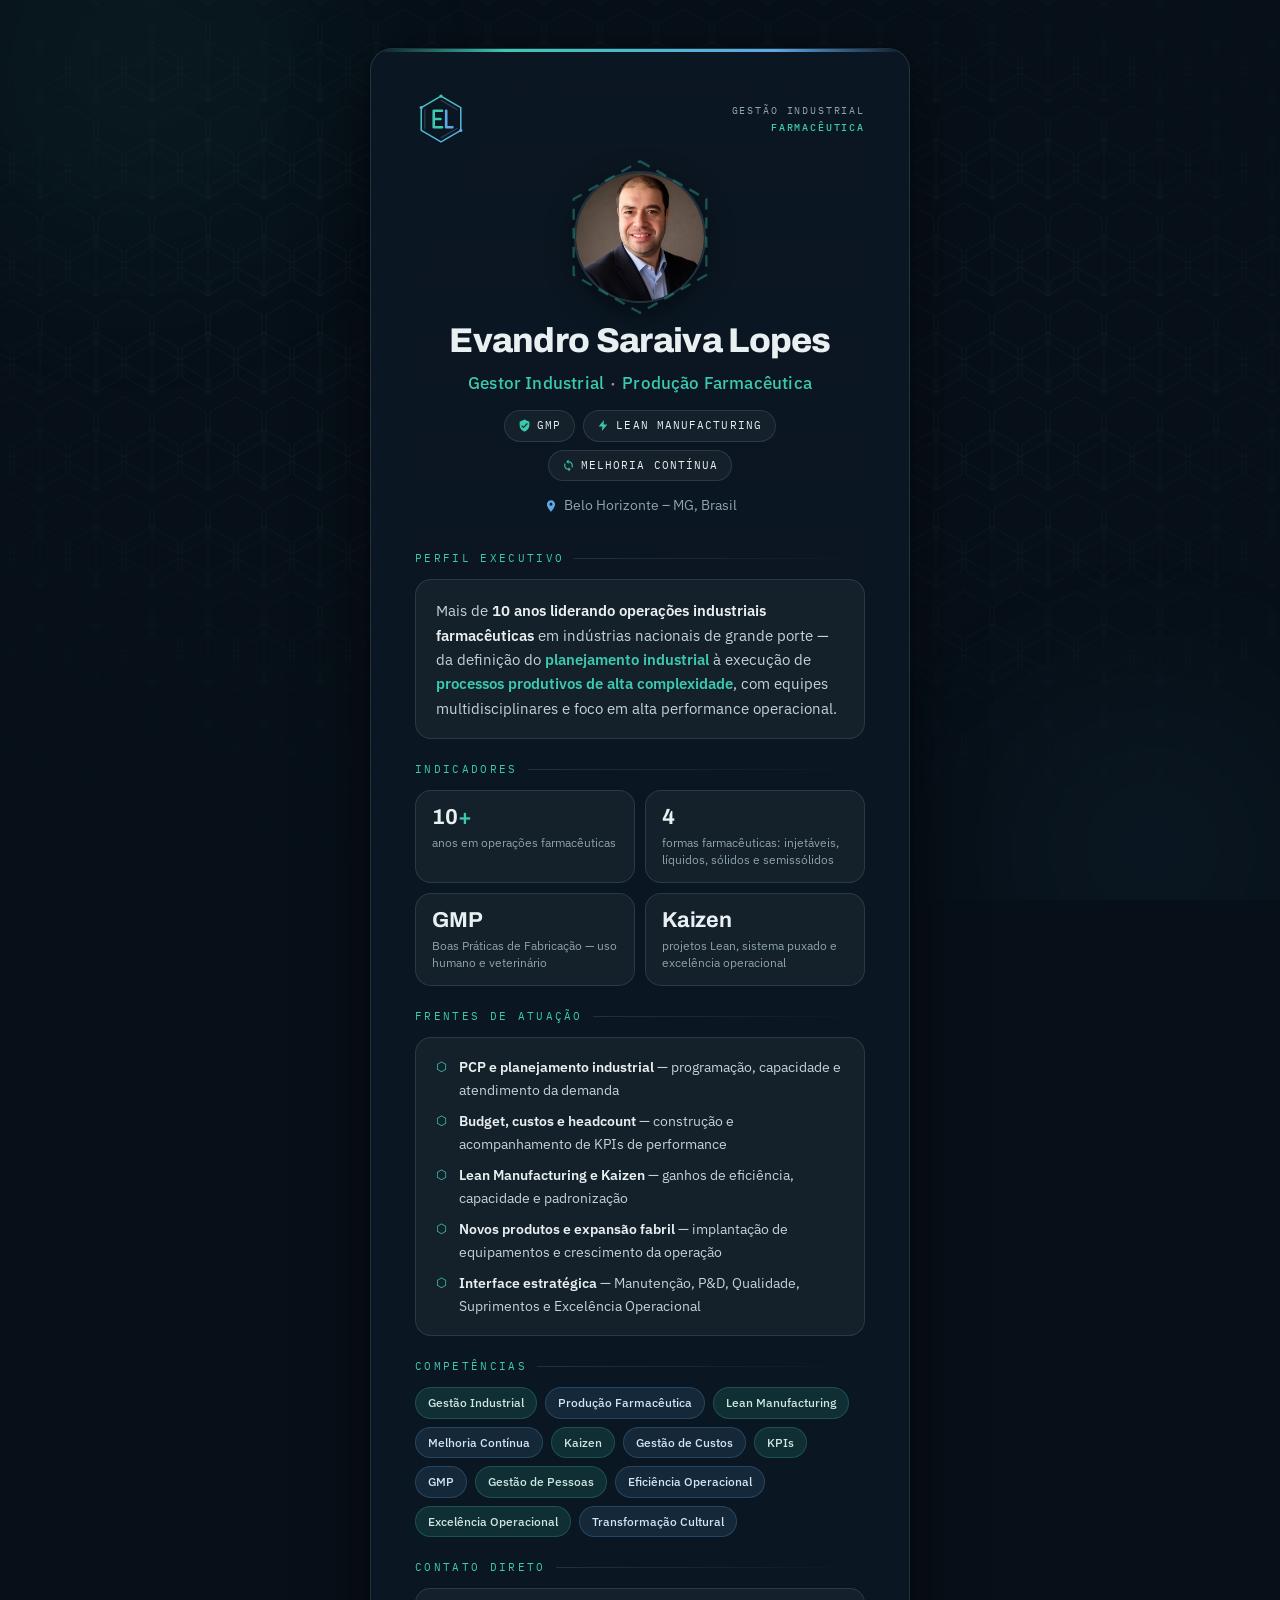
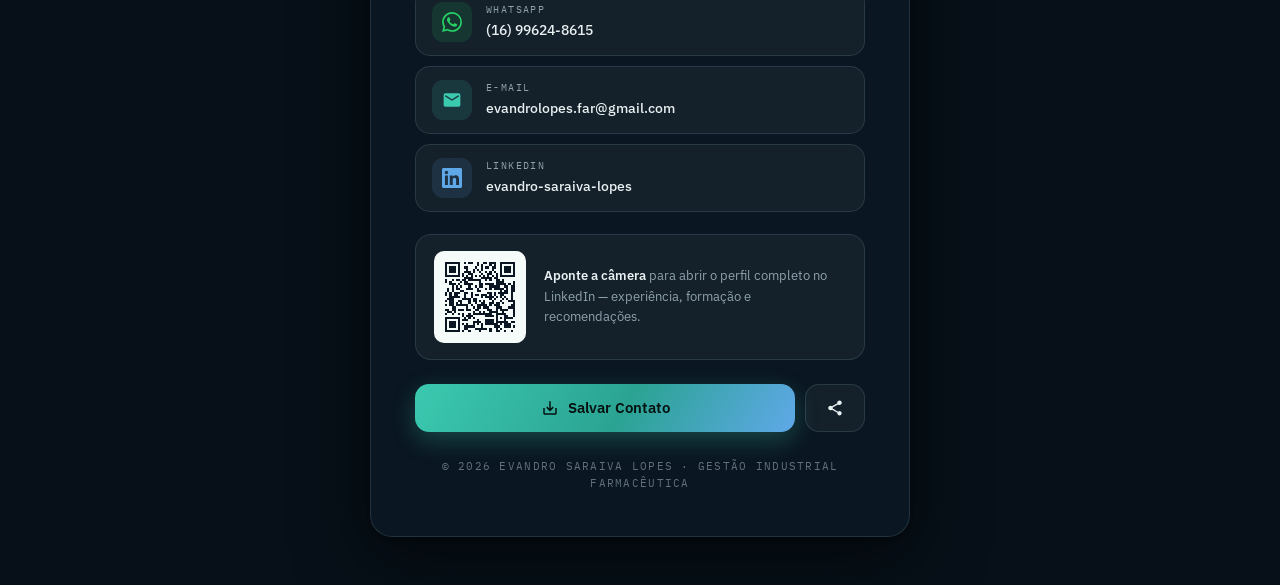
==== commit 46ad42d0: "Atualiza localização do cartão do Evandro para Belo Horizonte – MG Ajusta cidade/UF no hero, na meta" ====
--- a/evandro/index.html
+++ b/evandro/index.html
@@ -4,7 +4,7 @@
   <meta charset="UTF-8">
   <meta name="viewport" content="width=device-width, initial-scale=1.0, viewport-fit=cover">
   <title>Evandro Saraiva Lopes | Gestão Industrial Farmacêutica</title>
-  <meta name="description" content="Cartão de visita digital de Evandro Saraiva Lopes — Gestor Industrial com 10+ anos em produção farmacêutica, Lean Manufacturing, GMP e melhoria contínua. Ribeirão Preto – SP.">
+  <meta name="description" content="Cartão de visita digital de Evandro Saraiva Lopes — Gestor Industrial com 10+ anos em produção farmacêutica, Lean Manufacturing, GMP e melhoria contínua. Belo Horizonte – MG.">
   <meta name="theme-color" content="#071018">
 
   <!-- Open Graph -->
@@ -457,7 +457,7 @@
 
         <p class="hero__location">
           <svg viewBox="0 0 24 24"><path d="M12 2C8.13 2 5 5.13 5 9c0 5.25 7 13 7 13s7-7.75 7-13c0-3.87-3.13-7-7-7zm0 9.5c-1.38 0-2.5-1.12-2.5-2.5s1.12-2.5 2.5-2.5 2.5 1.12 2.5 2.5-1.12 2.5-2.5 2.5z"/></svg>
-          Ribeirão Preto – SP, Brasil
+          Belo Horizonte – MG, Brasil
         </p>
       </header>
 
@@ -619,7 +619,7 @@
         'EMAIL:evandrolopes.far@gmail.com',
         'URL:https://www.linkedin.com/in/evandro-saraiva-lopes',
         'X-SOCIALPROFILE;TYPE=linkedin:https://www.linkedin.com/in/evandro-saraiva-lopes',
-        'ADR;TYPE=WORK:;;;Ribeirão Preto;SP;;Brasil',
+        'ADR;TYPE=WORK:;;;Belo Horizonte;MG;;Brasil',
         'NOTE:Gestão Industrial | Produção Farmacêutica | Lean Manufacturing | Melhoria Contínua. 10+ anos em operações industriais farmacêuticas\\, GMP\\, PCP\\, gestão de custos e KPIs.',
         'END:VCARD'
       ].join('\r\n');
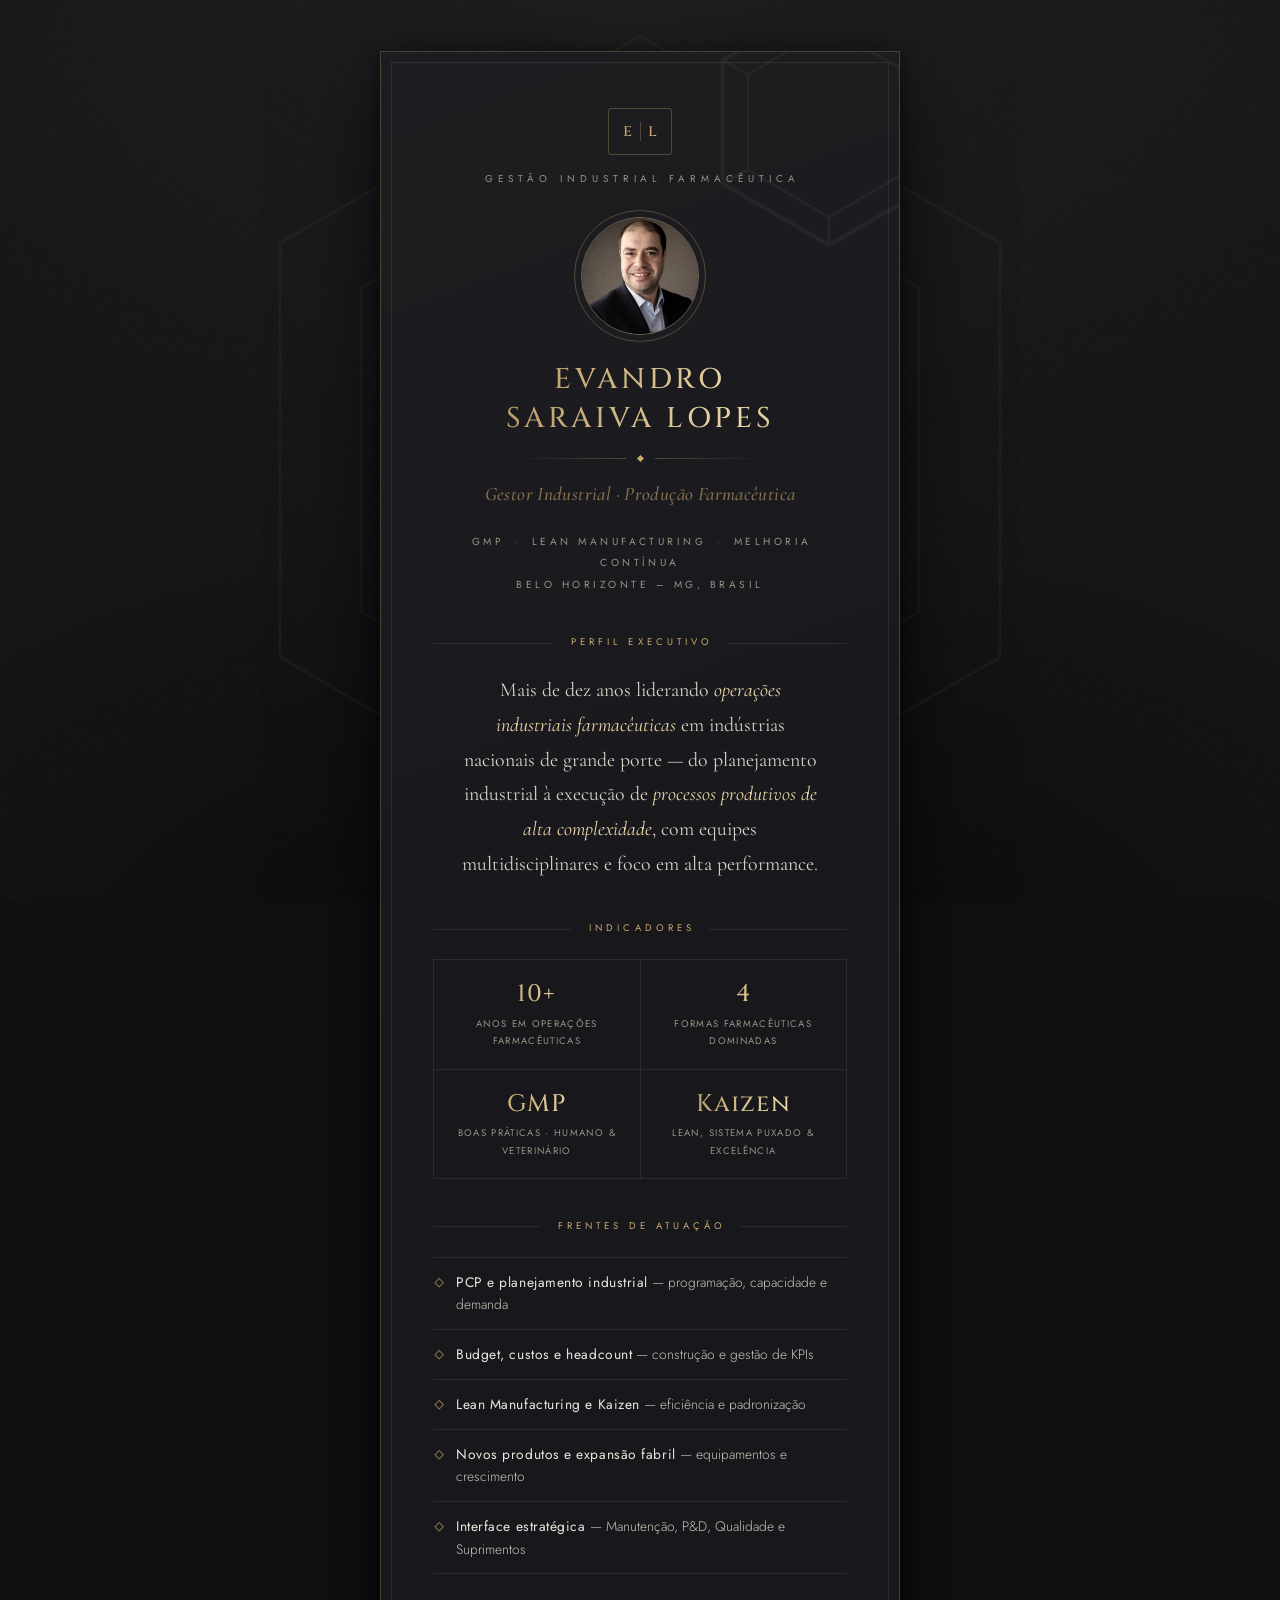
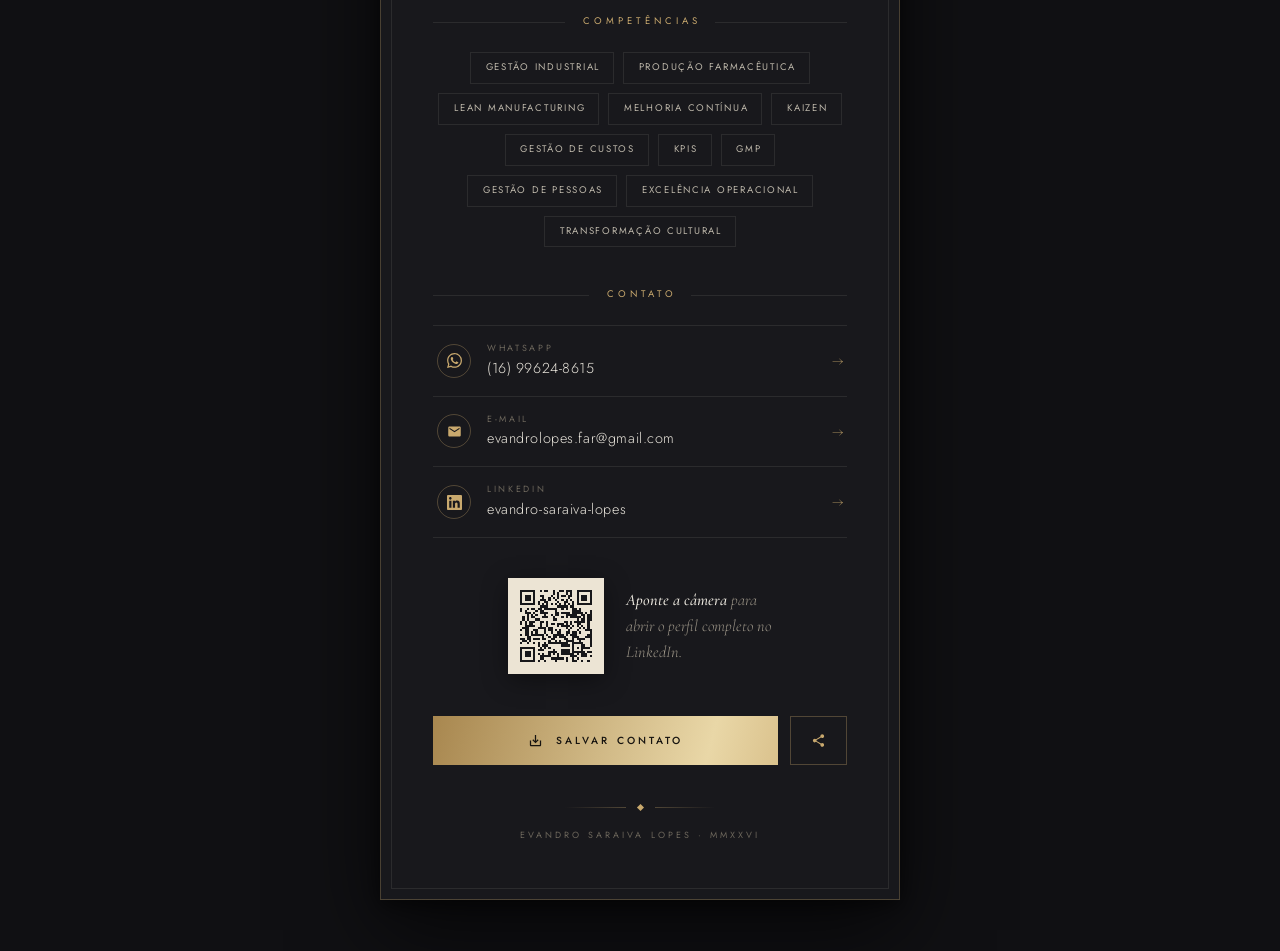
==== commit 17f23e3e: "Redesign do cartão do Evandro: identidade de luxo impresso Recria o cartão inspirado em papelaria pr" ====
--- a/evandro/index.html
+++ b/evandro/index.html
@@ -4,8 +4,8 @@
   <meta charset="UTF-8">
   <meta name="viewport" content="width=device-width, initial-scale=1.0, viewport-fit=cover">
   <title>Evandro Saraiva Lopes | Gestão Industrial Farmacêutica</title>
-  <meta name="description" content="Cartão de visita digital de Evandro Saraiva Lopes — Gestor Industrial com 10+ anos em produção farmacêutica, Lean Manufacturing, GMP e melhoria contínua. Belo Horizonte – MG.">
-  <meta name="theme-color" content="#071018">
+  <meta name="description" content="Cartão de visita de Evandro Saraiva Lopes — Gestor Industrial com 10+ anos em produção farmacêutica, Lean Manufacturing, GMP e melhoria contínua. Belo Horizonte – MG.">
+  <meta name="theme-color" content="#101013">
 
   <!-- Open Graph -->
   <meta property="og:title" content="Evandro Saraiva Lopes | Gestão Industrial Farmacêutica">
@@ -14,373 +14,442 @@
   <meta property="og:locale" content="pt_BR">
   <meta property="og:image" content="photo.jpg">
 
-  <!-- Favicon: hexágono (anel benzênico) -->
-  <link rel="icon" href="data:image/svg+xml,<svg xmlns='http://www.w3.org/2000/svg' viewBox='0 0 100 100'><path d='M50 8 88 30v44L50 96 12 74V30Z' fill='none' stroke='%233BC9B0' stroke-width='9'/></svg>">
-
-  <!-- Fonts: Archivo (display) + IBM Plex Sans (texto) + IBM Plex Mono (dados) -->
+  <!-- Favicon: hexágono dourado sobre preto -->
+  <link rel="icon" href="data:image/svg+xml,<svg xmlns='http://www.w3.org/2000/svg' viewBox='0 0 100 100'><rect width='100' height='100' fill='%23101013'/><path d='M50 12 84 31v38L50 88 16 69V31Z' fill='none' stroke='%23c9a96e' stroke-width='6'/></svg>">
+
+  <!-- Fonts: Cinzel (capitais gravadas) + Cormorant Garamond (editorial) + Jost (micro-caps) -->
   <link rel="preconnect" href="https://fonts.googleapis.com">
   <link rel="preconnect" href="https://fonts.gstatic.com" crossorigin>
-  <link href="https://fonts.googleapis.com/css2?family=Archivo:wght@600;700;800&family=IBM+Plex+Sans:wght@400;500;600&family=IBM+Plex+Mono:wght@400;500&display=swap" rel="stylesheet">
+  <link href="https://fonts.googleapis.com/css2?family=Cinzel:wght@400;500;600&family=Cormorant+Garamond:ital,wght@0,400;0,500;0,600;1,400;1,500&family=Jost:wght@300;400;500&display=swap" rel="stylesheet">
 
   <style>
     /* ================================================================
-       EVANDRO SARAIVA LOPES — CARTÃO DE VISITA DIGITAL
-       Identidade: precisão farmacêutica — hexágono benzênico,
-       petróleo profundo, teal clínico e azul aço.
+       EVANDRO SARAIVA LOPES — CARTÃO DE VISITA
+       Identidade: luxo impresso — papel preto fosco, foil dourado
+       champanhe, capitais gravadas e filetes finos.
        ================================================================ */
     :root {
-      --clr-bg: #071018;
-      --clr-bg-2: #0a1622;
-      --clr-card: rgba(13, 26, 38, 0.72);
-      --clr-glass: rgba(255, 255, 255, 0.045);
-      --clr-glass-border: rgba(146, 196, 210, 0.16);
-      --clr-text: #e9f0f2;
-      --clr-muted: #8fa3ad;
-      --clr-accent: #3bc9b0;        /* teal clínico */
-      --clr-accent-soft: rgba(59, 201, 176, 0.14);
-      --clr-steel: #5fa8e8;         /* azul aço */
-      --clr-steel-soft: rgba(95, 168, 232, 0.13);
-      --font-display: "Archivo", system-ui, sans-serif;
-      --font-body: "IBM Plex Sans", system-ui, sans-serif;
-      --font-mono: "IBM Plex Mono", ui-monospace, monospace;
-      --radius: 22px;
-      --shadow: 0 24px 70px rgba(0, 0, 0, 0.55), 0 2px 8px rgba(0, 0, 0, 0.4);
+      --paper: #101013;                          /* fundo: papel preto fosco */
+      --card: #18181c;                           /* cartão: carvão quente */
+      --card-edge: rgba(201, 169, 110, 0.28);    /* fio dourado do cartão */
+      --hairline: rgba(234, 230, 221, 0.09);     /* filete neutro */
+      --hairline-gold: rgba(201, 169, 110, 0.32);
+      --gold: #c9a96e;                           /* champanhe */
+      --gold-bright: #e9d7a7;                    /* brilho do foil */
+      --gold-deep: #a8874f;
+      --gold-dim: rgba(201, 169, 110, 0.62);
+      --text: #eae6dd;                           /* marfim quente */
+      --muted: #999285;
+      --faint: #6d675c;
+      --cream: #ece4d4;                          /* papel claro (QR) */
+      --font-caps: "Cinzel", "Times New Roman", serif;
+      --font-serif: "Cormorant Garamond", Georgia, serif;
+      --font-sans: "Jost", "Segoe UI", sans-serif;
+      --shadow: 0 30px 80px rgba(0, 0, 0, 0.65), 0 4px 18px rgba(0, 0, 0, 0.5);
     }
 
     * { margin: 0; padding: 0; box-sizing: border-box; }
-
     html { -webkit-text-size-adjust: 100%; }
 
     body {
-      font-family: var(--font-body);
-      background: var(--clr-bg);
-      color: var(--clr-text);
+      font-family: var(--font-sans);
+      font-weight: 300;
+      background: var(--paper);
+      color: var(--text);
       min-height: 100dvh;
-      line-height: 1.6;
+      line-height: 1.65;
       -webkit-font-smoothing: antialiased;
     }
 
-    /* ===== Fundo: malha hexagonal + orbs ===== */
+    /* ===== Fundo: vinheta + grão de papel ===== */
     .bg { position: fixed; inset: 0; z-index: 0; overflow: hidden; pointer-events: none; }
-
-    .bg__hex {
-      position: absolute; inset: -10%;
-      background-image: url("data:image/svg+xml,%3Csvg xmlns='http://www.w3.org/2000/svg' width='56' height='97' viewBox='0 0 56 97'%3E%3Cpath d='M28 2 54 17v30L28 62 2 47V17Z M28 66 54 81v30L28 126 2 111V81Z M0 34.5 26 49.5v30L0 94.5Z M56 34.5 30 49.5v30l26 15Z' fill='none' stroke='rgba(120,170,185,0.055)' stroke-width='1'/%3E%3C/svg%3E");
-      background-size: 56px 97px;
-      mask-image: radial-gradient(ellipse 90% 70% at 50% 40%, black 30%, transparent 75%);
-      -webkit-mask-image: radial-gradient(ellipse 90% 70% at 50% 40%, black 30%, transparent 75%);
-    }
-
-    .bg__orb {
-      position: absolute; border-radius: 50%; filter: blur(90px); opacity: 0.5;
-      animation: drift 26s ease-in-out infinite alternate;
-    }
-    .bg__orb--1 { width: 46vmax; height: 46vmax; top: -18vmax; left: -12vmax; background: radial-gradient(circle, rgba(59,201,176,0.16), transparent 65%); }
-    .bg__orb--2 { width: 40vmax; height: 40vmax; bottom: -16vmax; right: -10vmax; background: radial-gradient(circle, rgba(95,168,232,0.14), transparent 65%); animation-delay: -13s; }
-
-    @keyframes drift {
-      from { transform: translate3d(0, 0, 0) scale(1); }
-      to   { transform: translate3d(4vmax, 3vmax, 0) scale(1.08); }
-    }
-
-    /* ===== Wrapper ===== */
+    .bg__vignette {
+      position: absolute; inset: 0;
+      background:
+        radial-gradient(ellipse 120% 90% at 50% 0%, rgba(46, 42, 36, 0.35), transparent 55%),
+        radial-gradient(ellipse 140% 100% at 50% 110%, rgba(0, 0, 0, 0.6), transparent 60%);
+    }
+    .bg__grain {
+      position: absolute; inset: 0; opacity: 0.5; mix-blend-mode: overlay;
+      background-image: url("data:image/svg+xml,%3Csvg xmlns='http://www.w3.org/2000/svg' width='160' height='160'%3E%3Cfilter id='n'%3E%3CfeTurbulence type='fractalNoise' baseFrequency='0.9' numOctaves='2' stitchTiles='stitch'/%3E%3CfeColorMatrix type='saturate' values='0'/%3E%3C/filter%3E%3Crect width='160' height='160' filter='url(%23n)' opacity='0.16'/%3E%3C/svg%3E");
+    }
+    /* hexágono-marca gravado ao fundo, quase invisível */
+    .bg__seal {
+      position: absolute; top: 50%; left: 50%;
+      width: min(120vmin, 900px); height: min(120vmin, 900px);
+      transform: translate(-50%, -50%);
+      opacity: 0.05;
+    }
+
+    /* ===== Composição ===== */
     .card-wrapper {
       position: relative; z-index: 1;
       min-height: 100dvh;
       display: grid; place-items: center;
-      padding: clamp(16px, 4vw, 48px);
+      padding: clamp(18px, 4vw, 56px);
     }
 
     .card {
-      width: 100%; max-width: 540px;
-      background: var(--clr-card);
-      border: 1px solid var(--clr-glass-border);
-      border-radius: var(--radius);
+      width: 100%; max-width: 520px;
+      background:
+        linear-gradient(160deg, rgba(255, 252, 240, 0.022), transparent 40%),
+        var(--card);
+      border: 1px solid var(--card-edge);
       box-shadow: var(--shadow);
-      backdrop-filter: blur(18px);
-      -webkit-backdrop-filter: blur(18px);
-      padding: clamp(26px, 5vw, 44px);
+      padding: clamp(34px, 6vw, 56px) clamp(26px, 5.5vw, 52px);
       position: relative;
       overflow: hidden;
       will-change: transform;
     }
-
-    /* filete superior: gradiente teal → aço (linha de produção) */
+    /* moldura interna em filete, como cartão impresso */
     .card::before {
-      content: ""; position: absolute; top: 0; left: 0; right: 0; height: 3px;
-      background: linear-gradient(90deg, transparent, var(--clr-accent) 25%, var(--clr-steel) 75%, transparent);
-    }
-
-    /* ===== Marca ===== */
-    .brand {
-      display: flex; align-items: center; justify-content: space-between;
-      margin-bottom: 26px;
-    }
-    .brand__logo { width: 52px; height: 52px; flex-shrink: 0; }
-    .brand__tag {
-      font-family: var(--font-mono);
-      font-size: 0.64rem; letter-spacing: 0.18em; text-transform: uppercase;
-      color: var(--clr-muted); text-align: right; line-height: 1.7;
-    }
-    .brand__tag strong { color: var(--clr-accent); font-weight: 500; }
+      content: ""; position: absolute; inset: 10px;
+      border: 1px solid var(--hairline);
+      pointer-events: none;
+    }
+    /* marca d'água benzênica "debossada" no canto */
+    .card__watermark {
+      position: absolute; top: -70px; right: -70px;
+      width: 280px; height: 280px;
+      opacity: 0.045; pointer-events: none;
+    }
+
+    .inner { position: relative; }
+
+    /* ===== Ornamentos ===== */
+    .rule {
+      display: flex; align-items: center; gap: 12px;
+      margin: 0 auto;
+    }
+    .rule::before, .rule::after {
+      content: ""; flex: 1; height: 1px;
+      background: linear-gradient(90deg, transparent, var(--hairline-gold));
+    }
+    .rule::after { background: linear-gradient(90deg, var(--hairline-gold), transparent); }
+    .rule .gem {
+      width: 5px; height: 5px; transform: rotate(45deg);
+      background: var(--gold); flex-shrink: 0;
+    }
+
+    .foil {
+      background: linear-gradient(105deg, var(--gold-deep) 0%, var(--gold-bright) 38%, var(--gold) 55%, var(--gold-bright) 78%, var(--gold-deep) 100%);
+      background-size: 200% 100%;
+      -webkit-background-clip: text;
+      background-clip: text;
+      color: transparent;
+    }
+
+    /* ===== Cabeçalho / monograma ===== */
+    .masthead { text-align: center; }
+
+    .monogram {
+      display: inline-flex; align-items: center; justify-content: center;
+      gap: 7px;
+      border: 1px solid var(--hairline-gold);
+      border-radius: 3px;
+      padding: 9px 14px;
+      font-family: var(--font-caps); font-size: 1.02rem; font-weight: 500;
+      letter-spacing: 0.06em;
+      color: var(--gold);
+    }
+    .monogram .bar { width: 1px; height: 1.15em; background: var(--hairline-gold); }
+
+    .masthead__firm {
+      margin-top: 16px;
+      font-size: 0.62rem; font-weight: 400;
+      letter-spacing: 0.5em; text-indent: 0.5em; /* compensa o tracking no centro */
+      text-transform: uppercase;
+      color: var(--muted);
+    }
 
     /* ===== Hero ===== */
-    .hero { text-align: center; margin-bottom: 30px; }
-
-    .hero__photo-frame { position: relative; width: 132px; height: 132px; margin: 0 auto 18px; }
+    .hero { text-align: center; margin-top: 30px; }
+
+    .hero__photo-frame {
+      position: relative;
+      width: 118px; height: 118px;
+      margin: 0 auto 26px;
+    }
     .hero__photo {
       width: 100%; height: 100%; object-fit: cover; border-radius: 50%;
-      border: 2px solid var(--clr-glass-border);
-      box-shadow: 0 8px 30px rgba(0, 0, 0, 0.45);
       display: block;
-    }
-    /* anel hexagonal girando lentamente ao redor da foto */
-    .hero__hex-ring {
-      position: absolute; inset: -13px;
-      animation: spin 60s linear infinite;
+      filter: grayscale(0.35) sepia(0.12) contrast(1.02);
+      border: 1px solid rgba(201, 169, 110, 0.5);
+    }
+    /* anel duplo dourado, como filete de gravura */
+    .hero__photo-frame::after {
+      content: ""; position: absolute; inset: -7px;
+      border-radius: 50%;
+      border: 1px solid var(--hairline-gold);
     }
     .hero__photo-fallback {
       width: 100%; height: 100%; border-radius: 50%;
       display: none; align-items: center; justify-content: center;
-      font-family: var(--font-display); font-weight: 700; font-size: 2rem;
-      background: linear-gradient(135deg, var(--clr-accent-soft), var(--clr-steel-soft));
-      color: var(--clr-accent);
-    }
-    @keyframes spin { to { transform: rotate(360deg); } }
+      font-family: var(--font-caps); font-size: 1.9rem; color: var(--gold);
+      border: 1px solid rgba(201, 169, 110, 0.5);
+    }
 
     .hero__name {
-      font-family: var(--font-display);
-      font-size: clamp(1.7rem, 5.6vw, 2.15rem);
-      font-weight: 800; letter-spacing: -0.02em; line-height: 1.15;
+      font-family: var(--font-caps);
+      font-weight: 500;
+      font-size: clamp(1.42rem, 5.4vw, 1.78rem);
+      letter-spacing: 0.14em;
+      text-transform: uppercase;
+      line-height: 1.35;
       text-wrap: balance;
     }
+
+    .hero__rule { max-width: 240px; margin: 18px auto; }
+
     .hero__title {
-      margin-top: 8px;
-      font-size: clamp(0.98rem, 3vw, 1.08rem); font-weight: 500;
-      color: var(--clr-accent); letter-spacing: 0.01em;
-    }
-    .hero__title .sep { color: var(--clr-muted); padding: 0 6px; }
-
-    .hero__badges {
-      margin-top: 14px;
-      display: flex; flex-wrap: wrap; justify-content: center; gap: 8px;
-    }
-    .badge {
-      display: inline-flex; align-items: center; gap: 6px;
-      font-family: var(--font-mono); font-size: 0.68rem;
-      letter-spacing: 0.1em; text-transform: uppercase;
-      color: var(--clr-text);
-      background: var(--clr-glass); border: 1px solid var(--clr-glass-border);
-      border-radius: 100px; padding: 6px 13px;
-    }
-    .badge svg { width: 13px; height: 13px; fill: var(--clr-accent); flex-shrink: 0; }
-
-    .hero__location {
-      margin-top: 14px;
-      display: inline-flex; align-items: center; gap: 6px;
-      font-size: 0.85rem; color: var(--clr-muted);
-    }
-    .hero__location svg { width: 14px; height: 14px; fill: var(--clr-steel); }
+      font-family: var(--font-serif);
+      font-style: italic; font-weight: 500;
+      font-size: clamp(1.06rem, 3.4vw, 1.2rem);
+      color: var(--gold-dim);
+      letter-spacing: 0.02em;
+    }
+
+    .hero__meta {
+      margin-top: 20px;
+      font-size: 0.64rem; font-weight: 400;
+      letter-spacing: 0.34em; text-indent: 0.34em;
+      text-transform: uppercase;
+      color: var(--muted);
+      line-height: 2.1;
+    }
+    .hero__meta .dot { color: var(--gold-dim); padding: 0 4px; }
 
     /* ===== Seções ===== */
-    .section { margin-top: 22px; }
+    .section { margin-top: 40px; }
+
     .section-label {
-      display: flex; align-items: center; gap: 10px;
-      font-family: var(--font-mono); font-size: 0.66rem;
-      letter-spacing: 0.22em; text-transform: uppercase;
-      color: var(--clr-accent);
-      margin-bottom: 12px;
-    }
-    .section-label::after {
-      content: ""; flex: 1; height: 1px;
-      background: linear-gradient(90deg, var(--clr-glass-border), transparent);
-    }
-
-    .panel {
-      background: var(--clr-glass);
-      border: 1px solid var(--clr-glass-border);
-      border-radius: 16px;
-      padding: 18px 20px;
-    }
-
-    .bio { font-size: 0.95rem; color: #c6d2d8; max-width: 62ch; }
-    .bio strong { color: var(--clr-text); font-weight: 600; }
-    .bio .hl { color: var(--clr-accent); font-weight: 600; }
-
-    /* ===== Indicadores (stats) ===== */
+      text-align: center;
+      font-size: 0.6rem; font-weight: 400;
+      letter-spacing: 0.42em; text-indent: 0.42em;
+      text-transform: uppercase;
+      color: var(--gold);
+      display: flex; align-items: center; gap: 14px;
+    }
+    .section-label::before, .section-label::after {
+      content: ""; flex: 1; height: 1px; background: var(--hairline);
+    }
+
+    .section-body { margin-top: 22px; }
+
+    /* ===== Perfil ===== */
+    .bio {
+      font-family: var(--font-serif);
+      font-size: clamp(1.12rem, 3.6vw, 1.24rem);
+      font-weight: 400;
+      text-align: center;
+      color: #d6d1c6;
+      line-height: 1.75;
+      max-width: 40ch;
+      margin: 0 auto;
+      text-wrap: pretty;
+    }
+    .bio em { font-style: italic; color: var(--gold-bright); }
+
+    /* ===== Indicadores ===== */
     .stats {
-      display: grid; grid-template-columns: repeat(2, 1fr); gap: 10px;
+      display: grid; grid-template-columns: repeat(2, 1fr);
+      border-top: 1px solid var(--hairline);
+      border-left: 1px solid var(--hairline);
     }
     .stat {
-      background: var(--clr-glass);
-      border: 1px solid var(--clr-glass-border);
-      border-radius: 16px;
-      padding: 14px 16px;
+      border-right: 1px solid var(--hairline);
+      border-bottom: 1px solid var(--hairline);
+      padding: 20px 14px 18px;
+      text-align: center;
     }
     .stat__value {
-      font-family: var(--font-display); font-weight: 700;
-      font-size: 1.35rem; letter-spacing: -0.01em;
+      font-family: var(--font-caps);
+      font-weight: 500;
+      font-size: 1.5rem;
+      letter-spacing: 0.05em;
       font-variant-numeric: tabular-nums;
-      color: var(--clr-text); line-height: 1.2;
-    }
-    .stat__value em { font-style: normal; color: var(--clr-accent); }
+      line-height: 1.2;
+    }
     .stat__label {
-      margin-top: 3px; font-size: 0.74rem; color: var(--clr-muted); line-height: 1.45;
+      margin-top: 7px;
+      font-size: 0.6rem; font-weight: 400;
+      letter-spacing: 0.14em;
+      text-transform: uppercase;
+      color: var(--muted);
+      line-height: 1.8;
     }
 
     /* ===== Frentes de atuação ===== */
-    .fronts { display: grid; gap: 9px; }
+    .fronts { display: grid; gap: 0; }
     .front {
-      display: flex; align-items: baseline; gap: 12px;
-      font-size: 0.88rem; color: #c6d2d8;
-    }
+      display: flex; align-items: baseline; gap: 14px;
+      padding: 13px 2px;
+      font-size: 0.86rem; font-weight: 300;
+      color: #c9c4b9;
+      border-bottom: 1px solid var(--hairline);
+    }
+    .front:first-child { border-top: 1px solid var(--hairline); }
     .front::before {
-      content: "⬡";
-      color: var(--clr-accent); font-size: 0.8rem;
-      flex-shrink: 0; transform: translateY(-1px);
-    }
-    .front strong { color: var(--clr-text); font-weight: 600; }
+      content: ""; width: 5px; height: 5px; flex-shrink: 0;
+      transform: rotate(45deg) translateY(-1px);
+      border: 1px solid var(--gold-dim);
+    }
+    .front strong {
+      font-weight: 400; color: var(--text);
+      letter-spacing: 0.04em;
+    }
 
     /* ===== Competências ===== */
-    .tags { display: flex; flex-wrap: wrap; gap: 8px; }
+    .tags {
+      display: flex; flex-wrap: wrap; justify-content: center;
+      gap: 9px;
+    }
     .tag {
-      font-size: 0.76rem; font-weight: 500;
-      color: #cfe6e1;
-      background: var(--clr-accent-soft);
-      border: 1px solid rgba(59, 201, 176, 0.22);
-      border-radius: 100px;
-      padding: 5px 12px;
-      transition: border-color 0.2s, background 0.2s;
-    }
-    .tag:nth-child(even) {
-      color: #d3e4f5;
-      background: var(--clr-steel-soft);
-      border-color: rgba(95, 168, 232, 0.22);
-    }
-    .tag:hover { border-color: var(--clr-accent); }
-    .tag:nth-child(even):hover { border-color: var(--clr-steel); }
+      font-size: 0.6rem; font-weight: 400;
+      letter-spacing: 0.18em; text-indent: 0.18em;
+      text-transform: uppercase;
+      color: #bdb7aa;
+      border: 1px solid var(--hairline);
+      padding: 7px 13px;
+      transition: border-color 0.3s, color 0.3s;
+    }
+    .tag:hover { border-color: var(--hairline-gold); color: var(--gold-bright); }
 
     /* ===== Contatos ===== */
-    .contact-grid { display: grid; gap: 10px; }
+    .contact-grid { display: grid; }
 
     .contact-btn {
-      display: flex; align-items: center; gap: 14px;
-      background: var(--clr-glass);
-      border: 1px solid var(--clr-glass-border);
-      border-radius: 15px;
-      padding: 13px 16px;
-      text-decoration: none; color: var(--clr-text);
+      display: flex; align-items: center; gap: 16px;
+      padding: 15px 4px;
+      text-decoration: none; color: var(--text);
+      border-bottom: 1px solid var(--hairline);
       position: relative; overflow: hidden;
-      transition: border-color 0.25s, background 0.25s, transform 0.25s;
-    }
-    .contact-btn:hover { transform: translateY(-2px); background: rgba(255, 255, 255, 0.07); }
-    .contact-btn:focus-visible, .btn:focus-visible {
-      outline: 2px solid var(--clr-accent); outline-offset: 2px;
+      transition: padding-left 0.3s ease;
+    }
+    .contact-btn:first-child { border-top: 1px solid var(--hairline); }
+    .contact-btn:hover { padding-left: 12px; }
+    .contact-btn:focus-visible, .btn:focus-visible, .monogram:focus-visible {
+      outline: 1px solid var(--gold); outline-offset: 3px;
     }
 
     .contact-btn__icon {
-      width: 40px; height: 40px; border-radius: 11px; flex-shrink: 0;
+      width: 34px; height: 34px; flex-shrink: 0;
+      border: 1px solid var(--hairline-gold);
+      border-radius: 50%;
       display: grid; place-items: center;
-    }
-    .contact-btn__icon svg { width: 20px; height: 20px; }
-
-    .contact-btn--whatsapp .contact-btn__icon { background: rgba(37, 211, 102, 0.13); }
-    .contact-btn--whatsapp .contact-btn__icon svg { fill: #25d366; }
-    .contact-btn--whatsapp:hover { border-color: rgba(37, 211, 102, 0.5); }
-
-    .contact-btn--email .contact-btn__icon { background: var(--clr-accent-soft); }
-    .contact-btn--email .contact-btn__icon svg { fill: var(--clr-accent); }
-    .contact-btn--email:hover { border-color: var(--clr-accent); }
-
-    .contact-btn--linkedin .contact-btn__icon { background: var(--clr-steel-soft); }
-    .contact-btn--linkedin .contact-btn__icon svg { fill: var(--clr-steel); }
-    .contact-btn--linkedin:hover { border-color: var(--clr-steel); }
-
-    .contact-btn__info { min-width: 0; display: grid; }
+      transition: background 0.3s;
+    }
+    .contact-btn__icon svg { width: 15px; height: 15px; fill: var(--gold); transition: fill 0.3s; }
+    .contact-btn:hover .contact-btn__icon { background: var(--gold); }
+    .contact-btn:hover .contact-btn__icon svg { fill: #171410; }
+
+    .contact-btn__info { min-width: 0; display: grid; gap: 1px; }
     .contact-btn__label {
-      font-family: var(--font-mono); font-size: 0.62rem;
-      letter-spacing: 0.14em; text-transform: uppercase; color: var(--clr-muted);
+      font-size: 0.56rem; font-weight: 400;
+      letter-spacing: 0.3em;
+      text-transform: uppercase;
+      color: var(--faint);
     }
     .contact-btn__detail {
-      font-size: 0.9rem; font-weight: 500;
+      font-size: 0.9rem; font-weight: 300;
+      letter-spacing: 0.04em;
       white-space: nowrap; overflow: hidden; text-overflow: ellipsis;
     }
+    .contact-btn__arrow {
+      margin-left: auto; flex-shrink: 0;
+      color: var(--gold-dim); font-family: var(--font-serif);
+      font-size: 1.1rem;
+      transition: transform 0.3s;
+    }
+    .contact-btn:hover .contact-btn__arrow { transform: translateX(4px); }
 
     /* ===== QR ===== */
     .qr-panel {
-      display: flex; align-items: center; gap: 18px;
-      background: var(--clr-glass);
-      border: 1px solid var(--clr-glass-border);
-      border-radius: 16px; padding: 16px 18px;
+      display: flex; align-items: center; gap: 22px;
+      justify-content: center;
     }
     .qr-code {
-      width: 92px; height: 92px; flex-shrink: 0;
-      background: #f4fbf9; border-radius: 10px; padding: 7px;
-      color: #0a1622; /* módulos do QR herdam via currentColor */
+      width: 96px; height: 96px; flex-shrink: 0;
+      background: var(--cream);
+      padding: 8px;
+      color: #17171a;
+      box-shadow: 0 6px 24px rgba(0, 0, 0, 0.4);
     }
     .qr-code svg { display: block; width: 100%; height: 100%; }
-    .qr-text { font-size: 0.82rem; color: var(--clr-muted); line-height: 1.55; }
-    .qr-text strong { color: var(--clr-text); font-weight: 600; }
+    .qr-text {
+      font-family: var(--font-serif);
+      font-size: 1.02rem; font-style: italic;
+      color: var(--muted); line-height: 1.6;
+      max-width: 21ch;
+    }
+    .qr-text strong { color: var(--text); font-weight: 500; }
 
     /* ===== Ações ===== */
-    .actions { display: flex; gap: 10px; margin-top: 24px; }
+    .actions { display: flex; gap: 12px; margin-top: 42px; }
     .btn {
-      display: inline-flex; align-items: center; justify-content: center; gap: 9px;
-      font-family: var(--font-body); font-size: 0.92rem; font-weight: 600;
-      border-radius: 14px; padding: 14px 20px;
+      display: inline-flex; align-items: center; justify-content: center; gap: 10px;
+      font-family: var(--font-sans);
+      font-size: 0.64rem; font-weight: 500;
+      letter-spacing: 0.3em; text-indent: 0.3em;
+      text-transform: uppercase;
+      padding: 16px 20px;
       cursor: pointer; position: relative; overflow: hidden;
-      transition: transform 0.2s, box-shadow 0.2s, filter 0.2s;
-    }
-    .btn svg { width: 18px; height: 18px; fill: currentColor; }
-    .btn:active { transform: scale(0.98); }
+      transition: filter 0.25s, background 0.25s, color 0.25s;
+      border-radius: 0;
+    }
+    .btn svg { width: 15px; height: 15px; fill: currentColor; flex-shrink: 0; }
+    .btn:active { filter: brightness(0.92); }
 
     .btn--primary {
       flex: 1; border: none;
-      background: linear-gradient(120deg, var(--clr-accent), #2ba393 55%, var(--clr-steel));
-      color: #041210;
-      box-shadow: 0 8px 24px rgba(59, 201, 176, 0.28);
-    }
-    .btn--primary:hover { filter: brightness(1.08); box-shadow: 0 10px 30px rgba(59, 201, 176, 0.38); }
+      background: linear-gradient(105deg, var(--gold-deep), var(--gold-bright) 45%, var(--gold) 70%, var(--gold-deep));
+      background-size: 180% 100%;
+      color: #171410;
+      transition: background-position 0.6s ease, filter 0.25s;
+    }
+    .btn--primary:hover { background-position: 90% 0; }
 
     .btn--ghost {
-      background: var(--clr-glass); color: var(--clr-text);
-      border: 1px solid var(--clr-glass-border);
-    }
-    .btn--ghost:hover { border-color: var(--clr-accent); }
+      background: transparent; color: var(--gold);
+      border: 1px solid var(--hairline-gold);
+    }
+    .btn--ghost:hover { background: rgba(201, 169, 110, 0.08); }
 
     /* ===== Rodapé ===== */
     .card-footer {
-      margin-top: 26px; text-align: center;
-      font-family: var(--font-mono); font-size: 0.66rem;
-      letter-spacing: 0.12em; text-transform: uppercase;
-      color: rgba(143, 163, 173, 0.65);
-    }
+      margin-top: 40px;
+      text-align: center;
+      font-size: 0.56rem; font-weight: 400;
+      letter-spacing: 0.34em; text-indent: 0.34em;
+      text-transform: uppercase;
+      color: var(--faint);
+    }
+    .card-footer .rule { max-width: 150px; margin: 0 auto 18px; }
 
     /* ===== Toast ===== */
     .toast {
-      position: fixed; bottom: 28px; left: 50%;
-      transform: translate(-50%, 20px);
-      background: #10222f; color: var(--clr-text);
-      border: 1px solid var(--clr-glass-border);
-      border-radius: 100px; padding: 12px 22px;
-      font-size: 0.88rem; box-shadow: var(--shadow);
+      position: fixed; bottom: 30px; left: 50%;
+      transform: translate(-50%, 16px);
+      background: #1d1d21; color: var(--text);
+      border: 1px solid var(--hairline-gold);
+      padding: 13px 26px;
+      font-size: 0.8rem; letter-spacing: 0.06em;
+      box-shadow: var(--shadow);
       opacity: 0; pointer-events: none;
-      transition: opacity 0.3s, transform 0.3s;
+      transition: opacity 0.35s, transform 0.35s;
       z-index: 10; max-width: 90vw; text-align: center;
     }
     .toast--visible { opacity: 1; transform: translate(-50%, 0); }
 
     @keyframes ripple { to { transform: scale(2.6); opacity: 0; } }
 
-    @media (max-width: 420px) {
-      .stats { grid-template-columns: 1fr 1fr; }
-      .stat__value { font-size: 1.15rem; }
-      .qr-panel { flex-direction: row; }
+    @media (max-width: 380px) {
+      .qr-panel { flex-direction: column; text-align: center; }
+      .stat__value { font-size: 1.3rem; }
     }
 
     @media (prefers-reduced-motion: reduce) {
-      .bg__orb, .hero__hex-ring { animation: none; }
-      * { transition-duration: 0.01ms !important; }
+      * { transition-duration: 0.01ms !important; animation-duration: 0.01ms !important; }
     }
   </style>
 </head>
@@ -388,204 +457,186 @@
 
   <!-- ===== Fundo ===== -->
   <div class="bg" aria-hidden="true">
-    <div class="bg__hex"></div>
-    <div class="bg__orb bg__orb--1"></div>
-    <div class="bg__orb bg__orb--2"></div>
+    <div class="bg__vignette"></div>
+    <svg class="bg__seal" viewBox="0 0 100 100" fill="none">
+      <path d="M50 4 90 27v46L50 96 10 73V27Z" stroke="#c9a96e" stroke-width="0.35"/>
+      <path d="M50 14 81 32v36L50 86 19 68V32Z" stroke="#c9a96e" stroke-width="0.25"/>
+    </svg>
+    <div class="bg__grain"></div>
   </div>
 
   <main class="card-wrapper">
     <article class="card" id="card">
 
-      <!-- MARCA: monograma EL em anel benzênico -->
-      <div class="brand">
-        <svg class="brand__logo" viewBox="0 0 100 100" fill="none" xmlns="http://www.w3.org/2000/svg" role="img" aria-label="Monograma Evandro Saraiva Lopes">
-          <!-- hexágono externo (anel benzênico) -->
-          <path d="M50 6 88 28v44L50 94 12 72V28Z" stroke="url(#esl-hex)" stroke-width="3" stroke-linejoin="round"/>
-          <!-- ligações duplas internas do anel -->
-          <path d="M50 14 81 32M81 68 50 86M19 68V32" stroke="rgba(146,196,210,0.28)" stroke-width="2" stroke-linecap="round"/>
-          <!-- monograma E L -->
-          <path d="M36 34 H52 M36 34 V66 H52 M36 50 H49" stroke="#3bc9b0" stroke-width="5" stroke-linecap="round" stroke-linejoin="round"/>
-          <path d="M60 34 V66 H72" stroke="#5fa8e8" stroke-width="5" stroke-linecap="round" stroke-linejoin="round"/>
-          <!-- nodos moleculares -->
-          <circle cx="50" cy="6" r="3.2" fill="#3bc9b0"/>
-          <circle cx="88" cy="72" r="3.2" fill="#5fa8e8"/>
-          <circle cx="12" cy="28" r="3.2" fill="#5fa8e8"/>
-          <defs>
-            <linearGradient id="esl-hex" x1="12" y1="6" x2="88" y2="94" gradientUnits="userSpaceOnUse">
-              <stop stop-color="#3bc9b0"/>
-              <stop offset="1" stop-color="#5fa8e8"/>
-            </linearGradient>
-          </defs>
-        </svg>
-        <div class="brand__tag">
-          Gestão Industrial<br><strong>Farmacêutica</strong>
+      <!-- marca d'água benzênica -->
+      <svg class="card__watermark" viewBox="0 0 100 100" fill="none" aria-hidden="true">
+        <path d="M50 6 88 28v44L50 94 12 72V28Z" stroke="#eae6dd" stroke-width="1.4"/>
+        <path d="M50 16 79 33v34L50 84 21 67V33Z" stroke="#eae6dd" stroke-width="0.9"/>
+        <path d="M50 6v10M88 28l-9 5M88 72l-9-5M50 94V84M12 72l9-5M12 28l9 5" stroke="#eae6dd" stroke-width="1.1"/>
+      </svg>
+
+      <div class="inner">
+
+        <!-- MONOGRAMA -->
+        <header class="masthead">
+          <span class="monogram" aria-label="Monograma E L">e<span class="bar"></span>l</span>
+          <p class="masthead__firm">Gestão Industrial Farmacêutica</p>
+        </header>
+
+        <!-- HERO -->
+        <section class="hero">
+          <div class="hero__photo-frame">
+            <img
+              src="photo.jpg"
+              alt="Foto de Evandro Saraiva Lopes"
+              class="hero__photo"
+              onerror="this.style.display='none'; document.getElementById('photoFallback').style.display='flex';"
+            >
+            <div class="hero__photo-fallback" id="photoFallback">E·L</div>
+          </div>
+
+          <h1 class="hero__name foil">Evandro<br>Saraiva Lopes</h1>
+
+          <div class="rule hero__rule" aria-hidden="true"><span class="gem"></span></div>
+
+          <p class="hero__title">Gestor Industrial · Produção Farmacêutica</p>
+
+          <p class="hero__meta">
+            GMP <span class="dot">·</span> Lean Manufacturing <span class="dot">·</span> Melhoria Contínua<br>
+            Belo Horizonte – MG, Brasil
+          </p>
+        </section>
+
+        <!-- PERFIL -->
+        <section class="section" aria-label="Perfil executivo">
+          <h2 class="section-label">Perfil Executivo</h2>
+          <div class="section-body">
+            <p class="bio">
+              Mais de dez anos liderando <em>operações industriais farmacêuticas</em> em indústrias nacionais de grande porte — do planejamento industrial à execução de <em>processos produtivos de alta complexidade</em>, com equipes multidisciplinares e foco em alta performance.
+            </p>
+          </div>
+        </section>
+
+        <!-- INDICADORES -->
+        <section class="section" aria-label="Indicadores de carreira">
+          <h2 class="section-label">Indicadores</h2>
+          <div class="section-body stats">
+            <div class="stat">
+              <div class="stat__value foil">10+</div>
+              <div class="stat__label">anos em operações farmacêuticas</div>
+            </div>
+            <div class="stat">
+              <div class="stat__value foil">4</div>
+              <div class="stat__label">formas farmacêuticas dominadas</div>
+            </div>
+            <div class="stat">
+              <div class="stat__value foil">GMP</div>
+              <div class="stat__label">boas práticas · humano &amp; veterinário</div>
+            </div>
+            <div class="stat">
+              <div class="stat__value foil">Kaizen</div>
+              <div class="stat__label">lean, sistema puxado &amp; excelência</div>
+            </div>
+          </div>
+        </section>
+
+        <!-- FRENTES DE ATUAÇÃO -->
+        <section class="section" aria-label="Frentes de atuação">
+          <h2 class="section-label">Frentes de Atuação</h2>
+          <div class="section-body fronts">
+            <div class="front"><span><strong>PCP e planejamento industrial</strong> — programação, capacidade e demanda</span></div>
+            <div class="front"><span><strong>Budget, custos e headcount</strong> — construção e gestão de KPIs</span></div>
+            <div class="front"><span><strong>Lean Manufacturing e Kaizen</strong> — eficiência e padronização</span></div>
+            <div class="front"><span><strong>Novos produtos e expansão fabril</strong> — equipamentos e crescimento</span></div>
+            <div class="front"><span><strong>Interface estratégica</strong> — Manutenção, P&amp;D, Qualidade e Suprimentos</span></div>
+          </div>
+        </section>
+
+        <!-- COMPETÊNCIAS -->
+        <section class="section" aria-label="Competências">
+          <h2 class="section-label">Competências</h2>
+          <div class="section-body tags">
+            <span class="tag">Gestão Industrial</span>
+            <span class="tag">Produção Farmacêutica</span>
+            <span class="tag">Lean Manufacturing</span>
+            <span class="tag">Melhoria Contínua</span>
+            <span class="tag">Kaizen</span>
+            <span class="tag">Gestão de Custos</span>
+            <span class="tag">KPIs</span>
+            <span class="tag">GMP</span>
+            <span class="tag">Gestão de Pessoas</span>
+            <span class="tag">Excelência Operacional</span>
+            <span class="tag">Transformação Cultural</span>
+          </div>
+        </section>
+
+        <!-- CONTATOS -->
+        <section class="section" aria-label="Contatos">
+          <h2 class="section-label">Contato</h2>
+          <nav class="section-body contact-grid">
+            <a href="https://wa.me/5516996248615" target="_blank" rel="noopener" class="contact-btn">
+              <span class="contact-btn__icon">
+                <svg viewBox="0 0 24 24"><path d="M17.472 14.382c-.297-.149-1.758-.867-2.03-.967-.273-.099-.471-.148-.67.15-.197.297-.767.966-.94 1.164-.173.199-.347.223-.644.075-.297-.15-1.255-.463-2.39-1.475-.883-.788-1.48-1.761-1.653-2.059-.173-.297-.018-.458.13-.606.134-.133.298-.347.446-.52.149-.174.198-.298.298-.497.099-.198.05-.371-.025-.52-.075-.149-.669-1.612-.916-2.207-.242-.579-.487-.5-.669-.51-.173-.008-.371-.01-.57-.01-.198 0-.52.074-.792.372-.272.297-1.04 1.016-1.04 2.479 0 1.462 1.065 2.875 1.213 3.074.149.198 2.096 3.2 5.077 4.487.709.306 1.262.489 1.694.625.712.227 1.36.195 1.871.118.571-.085 1.758-.719 2.006-1.413.248-.694.248-1.289.173-1.413-.074-.124-.272-.198-.57-.347m-5.421 7.403h-.004a9.87 9.87 0 01-5.031-1.378l-.361-.214-3.741.982.998-3.648-.235-.374a9.86 9.86 0 01-1.51-5.26c.001-5.45 4.436-9.884 9.888-9.884 2.64 0 5.122 1.03 6.988 2.898a9.825 9.825 0 012.893 6.994c-.003 5.45-4.437 9.884-9.885 9.884m8.413-18.297A11.815 11.815 0 0012.05 0C5.495 0 .16 5.335.157 11.892c0 2.096.547 4.142 1.588 5.945L.057 24l6.305-1.654a11.882 11.882 0 005.683 1.448h.005c6.554 0 11.89-5.335 11.893-11.893a11.821 11.821 0 00-3.48-8.413z"/></svg>
+              </span>
+              <span class="contact-btn__info">
+                <span class="contact-btn__label">WhatsApp</span>
+                <span class="contact-btn__detail">(16) 99624-8615</span>
+              </span>
+              <span class="contact-btn__arrow" aria-hidden="true">→</span>
+            </a>
+            <a href="mailto:evandrolopes.far@gmail.com" class="contact-btn">
+              <span class="contact-btn__icon">
+                <svg viewBox="0 0 24 24"><path d="M20 4H4c-1.1 0-1.99.9-1.99 2L2 18c0 1.1.9 2 2 2h16c1.1 0 2-.9 2-2V6c0-1.1-.9-2-2-2zm0 4l-8 5-8-5V6l8 5 8-5v2z"/></svg>
+              </span>
+              <span class="contact-btn__info">
+                <span class="contact-btn__label">E-mail</span>
+                <span class="contact-btn__detail">evandrolopes.far@gmail.com</span>
+              </span>
+              <span class="contact-btn__arrow" aria-hidden="true">→</span>
+            </a>
+            <a href="https://www.linkedin.com/in/evandro-saraiva-lopes" target="_blank" rel="noopener" class="contact-btn">
+              <span class="contact-btn__icon">
+                <svg viewBox="0 0 24 24"><path d="M20.447 20.452h-3.554v-5.569c0-1.328-.027-3.037-1.852-3.037-1.853 0-2.136 1.445-2.136 2.939v5.667H9.351V9h3.414v1.561h.046c.477-.9 1.637-1.85 3.37-1.85 3.601 0 4.267 2.37 4.267 5.455v6.286zM5.337 7.433c-1.144 0-2.063-.926-2.063-2.065 0-1.138.92-2.063 2.063-2.063 1.14 0 2.064.925 2.064 2.063 0 1.139-.925 2.065-2.064 2.065zm1.782 13.019H3.555V9h3.564v11.452zM22.225 0H1.771C.792 0 0 .774 0 1.729v20.542C0 23.227.792 24 1.771 24h20.451C23.2 24 24 23.227 24 22.271V1.729C24 .774 23.2 0 22.222 0h.003z"/></svg>
+              </span>
+              <span class="contact-btn__info">
+                <span class="contact-btn__label">LinkedIn</span>
+                <span class="contact-btn__detail">evandro-saraiva-lopes</span>
+              </span>
+              <span class="contact-btn__arrow" aria-hidden="true">→</span>
+            </a>
+          </nav>
+        </section>
+
+        <!-- QR LINKEDIN -->
+        <section class="section" aria-label="QR Code do LinkedIn">
+          <div class="qr-panel">
+            <div class="qr-code" role="img" aria-label="QR Code para o perfil de Evandro no LinkedIn">
+              <svg xmlns="http://www.w3.org/2000/svg" viewBox="0 0 37 37" shape-rendering="crispEdges"><path fill="currentColor" d="M2 2h1v1h-1zM3 2h1v1h-1zM4 2h1v1h-1zM5 2h1v1h-1zM6 2h1v1h-1zM7 2h1v1h-1zM8 2h1v1h-1zM11 2h1v1h-1zM13 2h1v1h-1zM14 2h1v1h-1zM17 2h1v1h-1zM20 2h1v1h-1zM21 2h1v1h-1zM23 2h1v1h-1zM24 2h1v1h-1zM25 2h1v1h-1zM28 2h1v1h-1zM29 2h1v1h-1zM30 2h1v1h-1zM31 2h1v1h-1zM32 2h1v1h-1zM33 2h1v1h-1zM34 2h1v1h-1zM2 3h1v1h-1zM8 3h1v1h-1zM17 3h1v1h-1zM19 3h1v1h-1zM23 3h1v1h-1zM25 3h1v1h-1zM28 3h1v1h-1zM34 3h1v1h-1zM2 4h1v1h-1zM4 4h1v1h-1zM5 4h1v1h-1zM6 4h1v1h-1zM8 4h1v1h-1zM11 4h1v1h-1zM12 4h1v1h-1zM16 4h1v1h-1zM19 4h1v1h-1zM21 4h1v1h-1zM22 4h1v1h-1zM24 4h1v1h-1zM25 4h1v1h-1zM28 4h1v1h-1zM30 4h1v1h-1zM31 4h1v1h-1zM32 4h1v1h-1zM34 4h1v1h-1zM2 5h1v1h-1zM4 5h1v1h-1zM5 5h1v1h-1zM6 5h1v1h-1zM8 5h1v1h-1zM12 5h1v1h-1zM15 5h1v1h-1zM17 5h1v1h-1zM19 5h1v1h-1zM24 5h1v1h-1zM28 5h1v1h-1zM30 5h1v1h-1zM31 5h1v1h-1zM32 5h1v1h-1zM34 5h1v1h-1zM2 6h1v1h-1zM4 6h1v1h-1zM5 6h1v1h-1zM6 6h1v1h-1zM8 6h1v1h-1zM11 6h1v1h-1zM12 6h1v1h-1zM13 6h1v1h-1zM15 6h1v1h-1zM18 6h1v1h-1zM21 6h1v1h-1zM23 6h1v1h-1zM25 6h1v1h-1zM28 6h1v1h-1zM30 6h1v1h-1zM31 6h1v1h-1zM32 6h1v1h-1zM34 6h1v1h-1zM2 7h1v1h-1zM8 7h1v1h-1zM10 7h1v1h-1zM13 7h1v1h-1zM14 7h1v1h-1zM19 7h1v1h-1zM22 7h1v1h-1zM23 7h1v1h-1zM26 7h1v1h-1zM28 7h1v1h-1zM34 7h1v1h-1zM2 8h1v1h-1zM3 8h1v1h-1zM4 8h1v1h-1zM5 8h1v1h-1zM6 8h1v1h-1zM7 8h1v1h-1zM8 8h1v1h-1zM10 8h1v1h-1zM12 8h1v1h-1zM14 8h1v1h-1zM16 8h1v1h-1zM18 8h1v1h-1zM20 8h1v1h-1zM22 8h1v1h-1zM24 8h1v1h-1zM26 8h1v1h-1zM28 8h1v1h-1zM29 8h1v1h-1zM30 8h1v1h-1zM31 8h1v1h-1zM32 8h1v1h-1zM33 8h1v1h-1zM34 8h1v1h-1zM11 9h1v1h-1zM12 9h1v1h-1zM13 9h1v1h-1zM14 9h1v1h-1zM19 9h1v1h-1zM20 9h1v1h-1zM21 9h1v1h-1zM22 9h1v1h-1zM23 9h1v1h-1zM25 9h1v1h-1zM26 9h1v1h-1zM2 10h1v1h-1zM5 10h1v1h-1zM7 10h1v1h-1zM8 10h1v1h-1zM10 10h1v1h-1zM11 10h1v1h-1zM13 10h1v1h-1zM14 10h1v1h-1zM15 10h1v1h-1zM16 10h1v1h-1zM17 10h1v1h-1zM18 10h1v1h-1zM21 10h1v1h-1zM23 10h1v1h-1zM26 10h1v1h-1zM27 10h1v1h-1zM29 10h1v1h-1zM2 11h1v1h-1zM4 11h1v1h-1zM9 11h1v1h-1zM11 11h1v1h-1zM12 11h1v1h-1zM18 11h1v1h-1zM26 11h1v1h-1zM27 11h1v1h-1zM28 11h1v1h-1zM29 11h1v1h-1zM34 11h1v1h-1zM4 12h1v1h-1zM5 12h1v1h-1zM6 12h1v1h-1zM8 12h1v1h-1zM11 12h1v1h-1zM12 12h1v1h-1zM13 12h1v1h-1zM14 12h1v1h-1zM18 12h1v1h-1zM19 12h1v1h-1zM21 12h1v1h-1zM22 12h1v1h-1zM23 12h1v1h-1zM24 12h1v1h-1zM26 12h1v1h-1zM27 12h1v1h-1zM28 12h1v1h-1zM29 12h1v1h-1zM30 12h1v1h-1zM32 12h1v1h-1zM34 12h1v1h-1zM5 13h1v1h-1zM7 13h1v1h-1zM9 13h1v1h-1zM13 13h1v1h-1zM16 13h1v1h-1zM18 13h1v1h-1zM19 13h1v1h-1zM23 13h1v1h-1zM24 13h1v1h-1zM25 13h1v1h-1zM26 13h1v1h-1zM27 13h1v1h-1zM30 13h1v1h-1zM31 13h1v1h-1zM33 13h1v1h-1zM34 13h1v1h-1zM3 14h1v1h-1zM5 14h1v1h-1zM7 14h1v1h-1zM8 14h1v1h-1zM12 14h1v1h-1zM13 14h1v1h-1zM14 14h1v1h-1zM17 14h1v1h-1zM21 14h1v1h-1zM23 14h1v1h-1zM25 14h1v1h-1zM26 14h1v1h-1zM27 14h1v1h-1zM28 14h1v1h-1zM29 14h1v1h-1zM31 14h1v1h-1zM33 14h1v1h-1zM34 14h1v1h-1zM3 15h1v1h-1zM5 15h1v1h-1zM9 15h1v1h-1zM10 15h1v1h-1zM17 15h1v1h-1zM18 15h1v1h-1zM28 15h1v1h-1zM30 15h1v1h-1zM31 15h1v1h-1zM33 15h1v1h-1zM34 15h1v1h-1zM2 16h1v1h-1zM4 16h1v1h-1zM6 16h1v1h-1zM7 16h1v1h-1zM8 16h1v1h-1zM11 16h1v1h-1zM12 16h1v1h-1zM14 16h1v1h-1zM22 16h1v1h-1zM23 16h1v1h-1zM25 16h1v1h-1zM27 16h1v1h-1zM28 16h1v1h-1zM29 16h1v1h-1zM30 16h1v1h-1zM31 16h1v1h-1zM33 16h1v1h-1zM2 17h1v1h-1zM4 17h1v1h-1zM6 17h1v1h-1zM7 17h1v1h-1zM11 17h1v1h-1zM14 17h1v1h-1zM16 17h1v1h-1zM17 17h1v1h-1zM19 17h1v1h-1zM20 17h1v1h-1zM21 17h1v1h-1zM23 17h1v1h-1zM25 17h1v1h-1zM28 17h1v1h-1zM29 17h1v1h-1zM33 17h1v1h-1zM4 18h1v1h-1zM5 18h1v1h-1zM6 18h1v1h-1zM7 18h1v1h-1zM8 18h1v1h-1zM11 18h1v1h-1zM14 18h1v1h-1zM19 18h1v1h-1zM21 18h1v1h-1zM22 18h1v1h-1zM23 18h1v1h-1zM24 18h1v1h-1zM26 18h1v1h-1zM28 18h1v1h-1zM30 18h1v1h-1zM33 18h1v1h-1zM3 19h1v1h-1zM4 19h1v1h-1zM5 19h1v1h-1zM10 19h1v1h-1zM11 19h1v1h-1zM12 19h1v1h-1zM13 19h1v1h-1zM15 19h1v1h-1zM16 19h1v1h-1zM23 19h1v1h-1zM25 19h1v1h-1zM29 19h1v1h-1zM31 19h1v1h-1zM33 19h1v1h-1zM2 20h1v1h-1zM4 20h1v1h-1zM5 20h1v1h-1zM8 20h1v1h-1zM9 20h1v1h-1zM13 20h1v1h-1zM15 20h1v1h-1zM16 20h1v1h-1zM18 20h1v1h-1zM20 20h1v1h-1zM24 20h1v1h-1zM28 20h1v1h-1zM32 20h1v1h-1zM33 20h1v1h-1zM34 20h1v1h-1zM4 21h1v1h-1zM5 21h1v1h-1zM7 21h1v1h-1zM9 21h1v1h-1zM13 21h1v1h-1zM16 21h1v1h-1zM19 21h1v1h-1zM20 21h1v1h-1zM23 21h1v1h-1zM24 21h1v1h-1zM26 21h1v1h-1zM27 21h1v1h-1zM29 21h1v1h-1zM34 21h1v1h-1zM2 22h1v1h-1zM4 22h1v1h-1zM5 22h1v1h-1zM7 22h1v1h-1zM8 22h1v1h-1zM9 22h1v1h-1zM10 22h1v1h-1zM11 22h1v1h-1zM12 22h1v1h-1zM14 22h1v1h-1zM17 22h1v1h-1zM18 22h1v1h-1zM19 22h1v1h-1zM20 22h1v1h-1zM21 22h1v1h-1zM23 22h1v1h-1zM25 22h1v1h-1zM26 22h1v1h-1zM27 22h1v1h-1zM33 22h1v1h-1zM34 22h1v1h-1zM5 23h1v1h-1zM6 23h1v1h-1zM12 23h1v1h-1zM15 23h1v1h-1zM17 23h1v1h-1zM18 23h1v1h-1zM20 23h1v1h-1zM21 23h1v1h-1zM22 23h1v1h-1zM26 23h1v1h-1zM27 23h1v1h-1zM28 23h1v1h-1zM32 23h1v1h-1zM33 23h1v1h-1zM34 23h1v1h-1zM2 24h1v1h-1zM3 24h1v1h-1zM5 24h1v1h-1zM6 24h1v1h-1zM8 24h1v1h-1zM9 24h1v1h-1zM10 24h1v1h-1zM12 24h1v1h-1zM13 24h1v1h-1zM16 24h1v1h-1zM17 24h1v1h-1zM22 24h1v1h-1zM23 24h1v1h-1zM26 24h1v1h-1zM28 24h1v1h-1zM29 24h1v1h-1zM30 24h1v1h-1zM31 24h1v1h-1zM34 24h1v1h-1zM3 25h1v1h-1zM4 25h1v1h-1zM6 25h1v1h-1zM15 25h1v1h-1zM18 25h1v1h-1zM20 25h1v1h-1zM23 25h1v1h-1zM24 25h1v1h-1zM25 25h1v1h-1zM26 25h1v1h-1zM29 25h1v1h-1zM34 25h1v1h-1zM2 26h1v1h-1zM5 26h1v1h-1zM8 26h1v1h-1zM10 26h1v1h-1zM13 26h1v1h-1zM15 26h1v1h-1zM16 26h1v1h-1zM17 26h1v1h-1zM18 26h1v1h-1zM19 26h1v1h-1zM20 26h1v1h-1zM21 26h1v1h-1zM22 26h1v1h-1zM23 26h1v1h-1zM26 26h1v1h-1zM27 26h1v1h-1zM28 26h1v1h-1zM29 26h1v1h-1zM30 26h1v1h-1zM34 26h1v1h-1zM10 27h1v1h-1zM12 27h1v1h-1zM13 27h1v1h-1zM14 27h1v1h-1zM21 27h1v1h-1zM22 27h1v1h-1zM23 27h1v1h-1zM24 27h1v1h-1zM26 27h1v1h-1zM30 27h1v1h-1zM31 27h1v1h-1zM34 27h1v1h-1zM2 28h1v1h-1zM3 28h1v1h-1zM4 28h1v1h-1zM5 28h1v1h-1zM6 28h1v1h-1zM7 28h1v1h-1zM8 28h1v1h-1zM11 28h1v1h-1zM13 28h1v1h-1zM15 28h1v1h-1zM26 28h1v1h-1zM28 28h1v1h-1zM30 28h1v1h-1zM31 28h1v1h-1zM32 28h1v1h-1zM33 28h1v1h-1zM2 29h1v1h-1zM8 29h1v1h-1zM10 29h1v1h-1zM11 29h1v1h-1zM12 29h1v1h-1zM17 29h1v1h-1zM21 29h1v1h-1zM22 29h1v1h-1zM23 29h1v1h-1zM24 29h1v1h-1zM26 29h1v1h-1zM30 29h1v1h-1zM2 30h1v1h-1zM4 30h1v1h-1zM5 30h1v1h-1zM6 30h1v1h-1zM8 30h1v1h-1zM15 30h1v1h-1zM16 30h1v1h-1zM17 30h1v1h-1zM18 30h1v1h-1zM21 30h1v1h-1zM22 30h1v1h-1zM23 30h1v1h-1zM24 30h1v1h-1zM26 30h1v1h-1zM27 30h1v1h-1zM28 30h1v1h-1zM29 30h1v1h-1zM30 30h1v1h-1zM31 30h1v1h-1zM33 30h1v1h-1zM34 30h1v1h-1zM2 31h1v1h-1zM4 31h1v1h-1zM5 31h1v1h-1zM6 31h1v1h-1zM8 31h1v1h-1zM10 31h1v1h-1zM12 31h1v1h-1zM15 31h1v1h-1zM17 31h1v1h-1zM19 31h1v1h-1zM21 31h1v1h-1zM22 31h1v1h-1zM23 31h1v1h-1zM24 31h1v1h-1zM25 31h1v1h-1zM26 31h1v1h-1zM28 31h1v1h-1zM30 31h1v1h-1zM31 31h1v1h-1zM32 31h1v1h-1zM2 32h1v1h-1zM4 32h1v1h-1zM5 32h1v1h-1zM6 32h1v1h-1zM8 32h1v1h-1zM11 32h1v1h-1zM12 32h1v1h-1zM13 32h1v1h-1zM14 32h1v1h-1zM15 32h1v1h-1zM19 32h1v1h-1zM25 32h1v1h-1zM26 32h1v1h-1zM27 32h1v1h-1zM30 32h1v1h-1zM31 32h1v1h-1zM32 32h1v1h-1zM34 32h1v1h-1zM2 33h1v1h-1zM8 33h1v1h-1zM11 33h1v1h-1zM12 33h1v1h-1zM16 33h1v1h-1zM17 33h1v1h-1zM18 33h1v1h-1zM19 33h1v1h-1zM20 33h1v1h-1zM21 33h1v1h-1zM23 33h1v1h-1zM26 33h1v1h-1zM28 33h1v1h-1zM2 34h1v1h-1zM3 34h1v1h-1zM4 34h1v1h-1zM5 34h1v1h-1zM6 34h1v1h-1zM7 34h1v1h-1zM8 34h1v1h-1zM10 34h1v1h-1zM13 34h1v1h-1zM18 34h1v1h-1zM23 34h1v1h-1zM26 34h1v1h-1zM27 34h1v1h-1zM30 34h1v1h-1zM33 34h1v1h-1z"/></svg>
+            </div>
+            <p class="qr-text">
+              <strong>Aponte a câmera</strong> para abrir o perfil completo no LinkedIn.
+            </p>
+          </div>
+        </section>
+
+        <!-- AÇÕES -->
+        <div class="actions">
+          <button class="btn btn--primary" id="btn-save-contact" type="button">
+            <svg viewBox="0 0 24 24"><path d="M19 12v7H5v-7H3v7c0 1.1.9 2 2 2h14c1.1 0 2-.9 2-2v-7h-2zm-6 .67l2.59-2.58L17 11.5l-5 5-5-5 1.41-1.41L11 12.67V3h2v9.67z"/></svg>
+            <span>Salvar Contato</span>
+          </button>
+          <button class="btn btn--ghost" id="btn-share" type="button" title="Compartilhar cartão" aria-label="Compartilhar cartão">
+            <svg viewBox="0 0 24 24"><path d="M18 16.08c-.76 0-1.44.3-1.96.77L8.91 12.7c.05-.23.09-.46.09-.7s-.04-.47-.09-.7l7.05-4.11c.54.5 1.25.81 2.04.81 1.66 0 3-1.34 3-3s-1.34-3-3-3-3 1.34-3 3c0 .24.04.47.09.7L8.04 9.81C7.5 9.31 6.79 9 6 9c-1.66 0-3 1.34-3 3s1.34 3 3 3c.79 0 1.5-.31 2.04-.81l7.12 4.16c-.05.21-.08.43-.08.65 0 1.61 1.31 2.92 2.92 2.92 1.61 0 2.92-1.31 2.92-2.92s-1.31-2.92-2.92-2.92z"/></svg>
+          </button>
         </div>
+
+        <!-- RODAPÉ -->
+        <footer class="card-footer">
+          <div class="rule" aria-hidden="true"><span class="gem"></span></div>
+          Evandro Saraiva Lopes · MMXXVI
+        </footer>
+
       </div>
-
-      <!-- HERO -->
-      <header class="hero">
-        <div class="hero__photo-frame">
-          <svg class="hero__hex-ring" viewBox="0 0 100 100" fill="none" aria-hidden="true">
-            <path d="M50 2 92 26v48L50 98 8 74V26Z" stroke="rgba(59,201,176,0.35)" stroke-width="1.5" stroke-dasharray="7 5" stroke-linejoin="round"/>
-          </svg>
-          <img
-            src="photo.jpg"
-            alt="Foto de Evandro Saraiva Lopes"
-            class="hero__photo"
-            onerror="this.style.display='none'; document.getElementById('photoFallback').style.display='flex';"
-          >
-          <div class="hero__photo-fallback" id="photoFallback">EL</div>
-        </div>
-
-        <h1 class="hero__name">Evandro Saraiva Lopes</h1>
-        <p class="hero__title">Gestor Industrial<span class="sep">·</span>Produção Farmacêutica</p>
-
-        <div class="hero__badges">
-          <span class="badge">
-            <svg viewBox="0 0 24 24"><path d="M12 1L3 5v6c0 5.55 3.84 10.74 9 12 5.16-1.26 9-6.45 9-12V5l-9-4zm-2 16l-4-4 1.41-1.41L10 14.17l6.59-6.59L18 9l-8 8z"/></svg>
-            GMP
-          </span>
-          <span class="badge">
-            <svg viewBox="0 0 24 24"><path d="M13 2L3 14h7l-1 8 10-12h-7l1-8z"/></svg>
-            Lean Manufacturing
-          </span>
-          <span class="badge">
-            <svg viewBox="0 0 24 24"><path d="M12 4V1L8 5l4 4V6c3.31 0 6 2.69 6 6 0 1.01-.25 1.97-.7 2.8l1.46 1.46C19.54 15.03 20 13.57 20 12c0-4.42-3.58-8-8-8zm0 14c-3.31 0-6-2.69-6-6 0-1.01.25-1.97.7-2.8L5.24 7.74C4.46 8.97 4 10.43 4 12c0 4.42 3.58 8 8 8v3l4-4-4-4v3z"/></svg>
-            Melhoria Contínua
-          </span>
-        </div>
-
-        <p class="hero__location">
-          <svg viewBox="0 0 24 24"><path d="M12 2C8.13 2 5 5.13 5 9c0 5.25 7 13 7 13s7-7.75 7-13c0-3.87-3.13-7-7-7zm0 9.5c-1.38 0-2.5-1.12-2.5-2.5s1.12-2.5 2.5-2.5 2.5 1.12 2.5 2.5-1.12 2.5-2.5 2.5z"/></svg>
-          Belo Horizonte – MG, Brasil
-        </p>
-      </header>
-
-      <!-- PERFIL -->
-      <section class="section" aria-label="Perfil profissional">
-        <div class="section-label">Perfil executivo</div>
-        <div class="panel">
-          <p class="bio">
-            Mais de <strong>10 anos liderando operações industriais farmacêuticas</strong> em indústrias nacionais de grande porte — da definição do <span class="hl">planejamento industrial</span> à execução de <span class="hl">processos produtivos de alta complexidade</span>, com equipes multidisciplinares e foco em alta performance operacional.
-          </p>
-        </div>
-      </section>
-
-      <!-- INDICADORES -->
-      <section class="section" aria-label="Indicadores de carreira">
-        <div class="section-label">Indicadores</div>
-        <div class="stats">
-          <div class="stat">
-            <div class="stat__value">10<em>+</em></div>
-            <div class="stat__label">anos em operações farmacêuticas</div>
-          </div>
-          <div class="stat">
-            <div class="stat__value">4</div>
-            <div class="stat__label">formas farmacêuticas: injetáveis, líquidos, sólidos e semissólidos</div>
-          </div>
-          <div class="stat">
-            <div class="stat__value">GMP</div>
-            <div class="stat__label">Boas Práticas de Fabricação — uso humano e veterinário</div>
-          </div>
-          <div class="stat">
-            <div class="stat__value">Kaizen</div>
-            <div class="stat__label">projetos Lean, sistema puxado e excelência operacional</div>
-          </div>
-        </div>
-      </section>
-
-      <!-- FRENTES DE ATUAÇÃO -->
-      <section class="section" aria-label="Frentes de atuação">
-        <div class="section-label">Frentes de atuação</div>
-        <div class="panel fronts">
-          <div class="front"><span><strong>PCP e planejamento industrial</strong> — programação, capacidade e atendimento da demanda</span></div>
-          <div class="front"><span><strong>Budget, custos e headcount</strong> — construção e acompanhamento de KPIs de performance</span></div>
-          <div class="front"><span><strong>Lean Manufacturing e Kaizen</strong> — ganhos de eficiência, capacidade e padronização</span></div>
-          <div class="front"><span><strong>Novos produtos e expansão fabril</strong> — implantação de equipamentos e crescimento da operação</span></div>
-          <div class="front"><span><strong>Interface estratégica</strong> — Manutenção, P&amp;D, Qualidade, Suprimentos e Excelência Operacional</span></div>
-        </div>
-      </section>
-
-      <!-- COMPETÊNCIAS -->
-      <section class="section" aria-label="Competências">
-        <div class="section-label">Competências</div>
-        <div class="tags">
-          <span class="tag">Gestão Industrial</span>
-          <span class="tag">Produção Farmacêutica</span>
-          <span class="tag">Lean Manufacturing</span>
-          <span class="tag">Melhoria Contínua</span>
-          <span class="tag">Kaizen</span>
-          <span class="tag">Gestão de Custos</span>
-          <span class="tag">KPIs</span>
-          <span class="tag">GMP</span>
-          <span class="tag">Gestão de Pessoas</span>
-          <span class="tag">Eficiência Operacional</span>
-          <span class="tag">Excelência Operacional</span>
-          <span class="tag">Transformação Cultural</span>
-        </div>
-      </section>
-
-      <!-- CONTATOS -->
-      <section class="section" aria-label="Contatos">
-        <div class="section-label">Contato direto</div>
-        <nav class="contact-grid">
-          <a href="https://wa.me/5516996248615" target="_blank" rel="noopener" class="contact-btn contact-btn--whatsapp">
-            <span class="contact-btn__icon">
-              <svg viewBox="0 0 24 24"><path d="M17.472 14.382c-.297-.149-1.758-.867-2.03-.967-.273-.099-.471-.148-.67.15-.197.297-.767.966-.94 1.164-.173.199-.347.223-.644.075-.297-.15-1.255-.463-2.39-1.475-.883-.788-1.48-1.761-1.653-2.059-.173-.297-.018-.458.13-.606.134-.133.298-.347.446-.52.149-.174.198-.298.298-.497.099-.198.05-.371-.025-.52-.075-.149-.669-1.612-.916-2.207-.242-.579-.487-.5-.669-.51-.173-.008-.371-.01-.57-.01-.198 0-.52.074-.792.372-.272.297-1.04 1.016-1.04 2.479 0 1.462 1.065 2.875 1.213 3.074.149.198 2.096 3.2 5.077 4.487.709.306 1.262.489 1.694.625.712.227 1.36.195 1.871.118.571-.085 1.758-.719 2.006-1.413.248-.694.248-1.289.173-1.413-.074-.124-.272-.198-.57-.347m-5.421 7.403h-.004a9.87 9.87 0 01-5.031-1.378l-.361-.214-3.741.982.998-3.648-.235-.374a9.86 9.86 0 01-1.51-5.26c.001-5.45 4.436-9.884 9.888-9.884 2.64 0 5.122 1.03 6.988 2.898a9.825 9.825 0 012.893 6.994c-.003 5.45-4.437 9.884-9.885 9.884m8.413-18.297A11.815 11.815 0 0012.05 0C5.495 0 .16 5.335.157 11.892c0 2.096.547 4.142 1.588 5.945L.057 24l6.305-1.654a11.882 11.882 0 005.683 1.448h.005c6.554 0 11.89-5.335 11.893-11.893a11.821 11.821 0 00-3.48-8.413z"/></svg>
-            </span>
-            <span class="contact-btn__info">
-              <span class="contact-btn__label">WhatsApp</span>
-              <span class="contact-btn__detail">(16) 99624-8615</span>
-            </span>
-          </a>
-          <a href="mailto:evandrolopes.far@gmail.com" class="contact-btn contact-btn--email">
-            <span class="contact-btn__icon">
-              <svg viewBox="0 0 24 24"><path d="M20 4H4c-1.1 0-1.99.9-1.99 2L2 18c0 1.1.9 2 2 2h16c1.1 0 2-.9 2-2V6c0-1.1-.9-2-2-2zm0 4l-8 5-8-5V6l8 5 8-5v2z"/></svg>
-            </span>
-            <span class="contact-btn__info">
-              <span class="contact-btn__label">E-mail</span>
-              <span class="contact-btn__detail">evandrolopes.far@gmail.com</span>
-            </span>
-          </a>
-          <a href="https://www.linkedin.com/in/evandro-saraiva-lopes" target="_blank" rel="noopener" class="contact-btn contact-btn--linkedin">
-            <span class="contact-btn__icon">
-              <svg viewBox="0 0 24 24"><path d="M20.447 20.452h-3.554v-5.569c0-1.328-.027-3.037-1.852-3.037-1.853 0-2.136 1.445-2.136 2.939v5.667H9.351V9h3.414v1.561h.046c.477-.9 1.637-1.85 3.37-1.85 3.601 0 4.267 2.37 4.267 5.455v6.286zM5.337 7.433c-1.144 0-2.063-.926-2.063-2.065 0-1.138.92-2.063 2.063-2.063 1.14 0 2.064.925 2.064 2.063 0 1.139-.925 2.065-2.064 2.065zm1.782 13.019H3.555V9h3.564v11.452zM22.225 0H1.771C.792 0 0 .774 0 1.729v20.542C0 23.227.792 24 1.771 24h20.451C23.2 24 24 23.227 24 22.271V1.729C24 .774 23.2 0 22.222 0h.003z"/></svg>
-            </span>
-            <span class="contact-btn__info">
-              <span class="contact-btn__label">LinkedIn</span>
-              <span class="contact-btn__detail">evandro-saraiva-lopes</span>
-            </span>
-          </a>
-        </nav>
-      </section>
-
-      <!-- QR LINKEDIN -->
-      <section class="section" aria-label="QR Code do LinkedIn">
-        <div class="qr-panel">
-          <div class="qr-code" role="img" aria-label="QR Code para o perfil de Evandro no LinkedIn">
-            <svg xmlns="http://www.w3.org/2000/svg" viewBox="0 0 37 37" shape-rendering="crispEdges"><path fill="currentColor" d="M2 2h1v1h-1zM3 2h1v1h-1zM4 2h1v1h-1zM5 2h1v1h-1zM6 2h1v1h-1zM7 2h1v1h-1zM8 2h1v1h-1zM11 2h1v1h-1zM13 2h1v1h-1zM14 2h1v1h-1zM17 2h1v1h-1zM20 2h1v1h-1zM21 2h1v1h-1zM23 2h1v1h-1zM24 2h1v1h-1zM25 2h1v1h-1zM28 2h1v1h-1zM29 2h1v1h-1zM30 2h1v1h-1zM31 2h1v1h-1zM32 2h1v1h-1zM33 2h1v1h-1zM34 2h1v1h-1zM2 3h1v1h-1zM8 3h1v1h-1zM17 3h1v1h-1zM19 3h1v1h-1zM23 3h1v1h-1zM25 3h1v1h-1zM28 3h1v1h-1zM34 3h1v1h-1zM2 4h1v1h-1zM4 4h1v1h-1zM5 4h1v1h-1zM6 4h1v1h-1zM8 4h1v1h-1zM11 4h1v1h-1zM12 4h1v1h-1zM16 4h1v1h-1zM19 4h1v1h-1zM21 4h1v1h-1zM22 4h1v1h-1zM24 4h1v1h-1zM25 4h1v1h-1zM28 4h1v1h-1zM30 4h1v1h-1zM31 4h1v1h-1zM32 4h1v1h-1zM34 4h1v1h-1zM2 5h1v1h-1zM4 5h1v1h-1zM5 5h1v1h-1zM6 5h1v1h-1zM8 5h1v1h-1zM12 5h1v1h-1zM15 5h1v1h-1zM17 5h1v1h-1zM19 5h1v1h-1zM24 5h1v1h-1zM28 5h1v1h-1zM30 5h1v1h-1zM31 5h1v1h-1zM32 5h1v1h-1zM34 5h1v1h-1zM2 6h1v1h-1zM4 6h1v1h-1zM5 6h1v1h-1zM6 6h1v1h-1zM8 6h1v1h-1zM11 6h1v1h-1zM12 6h1v1h-1zM13 6h1v1h-1zM15 6h1v1h-1zM18 6h1v1h-1zM21 6h1v1h-1zM23 6h1v1h-1zM25 6h1v1h-1zM28 6h1v1h-1zM30 6h1v1h-1zM31 6h1v1h-1zM32 6h1v1h-1zM34 6h1v1h-1zM2 7h1v1h-1zM8 7h1v1h-1zM10 7h1v1h-1zM13 7h1v1h-1zM14 7h1v1h-1zM19 7h1v1h-1zM22 7h1v1h-1zM23 7h1v1h-1zM26 7h1v1h-1zM28 7h1v1h-1zM34 7h1v1h-1zM2 8h1v1h-1zM3 8h1v1h-1zM4 8h1v1h-1zM5 8h1v1h-1zM6 8h1v1h-1zM7 8h1v1h-1zM8 8h1v1h-1zM10 8h1v1h-1zM12 8h1v1h-1zM14 8h1v1h-1zM16 8h1v1h-1zM18 8h1v1h-1zM20 8h1v1h-1zM22 8h1v1h-1zM24 8h1v1h-1zM26 8h1v1h-1zM28 8h1v1h-1zM29 8h1v1h-1zM30 8h1v1h-1zM31 8h1v1h-1zM32 8h1v1h-1zM33 8h1v1h-1zM34 8h1v1h-1zM11 9h1v1h-1zM12 9h1v1h-1zM13 9h1v1h-1zM14 9h1v1h-1zM19 9h1v1h-1zM20 9h1v1h-1zM21 9h1v1h-1zM22 9h1v1h-1zM23 9h1v1h-1zM25 9h1v1h-1zM26 9h1v1h-1zM2 10h1v1h-1zM5 10h1v1h-1zM7 10h1v1h-1zM8 10h1v1h-1zM10 10h1v1h-1zM11 10h1v1h-1zM13 10h1v1h-1zM14 10h1v1h-1zM15 10h1v1h-1zM16 10h1v1h-1zM17 10h1v1h-1zM18 10h1v1h-1zM21 10h1v1h-1zM23 10h1v1h-1zM26 10h1v1h-1zM27 10h1v1h-1zM29 10h1v1h-1zM2 11h1v1h-1zM4 11h1v1h-1zM9 11h1v1h-1zM11 11h1v1h-1zM12 11h1v1h-1zM18 11h1v1h-1zM26 11h1v1h-1zM27 11h1v1h-1zM28 11h1v1h-1zM29 11h1v1h-1zM34 11h1v1h-1zM4 12h1v1h-1zM5 12h1v1h-1zM6 12h1v1h-1zM8 12h1v1h-1zM11 12h1v1h-1zM12 12h1v1h-1zM13 12h1v1h-1zM14 12h1v1h-1zM18 12h1v1h-1zM19 12h1v1h-1zM21 12h1v1h-1zM22 12h1v1h-1zM23 12h1v1h-1zM24 12h1v1h-1zM26 12h1v1h-1zM27 12h1v1h-1zM28 12h1v1h-1zM29 12h1v1h-1zM30 12h1v1h-1zM32 12h1v1h-1zM34 12h1v1h-1zM5 13h1v1h-1zM7 13h1v1h-1zM9 13h1v1h-1zM13 13h1v1h-1zM16 13h1v1h-1zM18 13h1v1h-1zM19 13h1v1h-1zM23 13h1v1h-1zM24 13h1v1h-1zM25 13h1v1h-1zM26 13h1v1h-1zM27 13h1v1h-1zM30 13h1v1h-1zM31 13h1v1h-1zM33 13h1v1h-1zM34 13h1v1h-1zM3 14h1v1h-1zM5 14h1v1h-1zM7 14h1v1h-1zM8 14h1v1h-1zM12 14h1v1h-1zM13 14h1v1h-1zM14 14h1v1h-1zM17 14h1v1h-1zM21 14h1v1h-1zM23 14h1v1h-1zM25 14h1v1h-1zM26 14h1v1h-1zM27 14h1v1h-1zM28 14h1v1h-1zM29 14h1v1h-1zM31 14h1v1h-1zM33 14h1v1h-1zM34 14h1v1h-1zM3 15h1v1h-1zM5 15h1v1h-1zM9 15h1v1h-1zM10 15h1v1h-1zM17 15h1v1h-1zM18 15h1v1h-1zM28 15h1v1h-1zM30 15h1v1h-1zM31 15h1v1h-1zM33 15h1v1h-1zM34 15h1v1h-1zM2 16h1v1h-1zM4 16h1v1h-1zM6 16h1v1h-1zM7 16h1v1h-1zM8 16h1v1h-1zM11 16h1v1h-1zM12 16h1v1h-1zM14 16h1v1h-1zM22 16h1v1h-1zM23 16h1v1h-1zM25 16h1v1h-1zM27 16h1v1h-1zM28 16h1v1h-1zM29 16h1v1h-1zM30 16h1v1h-1zM31 16h1v1h-1zM33 16h1v1h-1zM2 17h1v1h-1zM4 17h1v1h-1zM6 17h1v1h-1zM7 17h1v1h-1zM11 17h1v1h-1zM14 17h1v1h-1zM16 17h1v1h-1zM17 17h1v1h-1zM19 17h1v1h-1zM20 17h1v1h-1zM21 17h1v1h-1zM23 17h1v1h-1zM25 17h1v1h-1zM28 17h1v1h-1zM29 17h1v1h-1zM33 17h1v1h-1zM4 18h1v1h-1zM5 18h1v1h-1zM6 18h1v1h-1zM7 18h1v1h-1zM8 18h1v1h-1zM11 18h1v1h-1zM14 18h1v1h-1zM19 18h1v1h-1zM21 18h1v1h-1zM22 18h1v1h-1zM23 18h1v1h-1zM24 18h1v1h-1zM26 18h1v1h-1zM28 18h1v1h-1zM30 18h1v1h-1zM33 18h1v1h-1zM3 19h1v1h-1zM4 19h1v1h-1zM5 19h1v1h-1zM10 19h1v1h-1zM11 19h1v1h-1zM12 19h1v1h-1zM13 19h1v1h-1zM15 19h1v1h-1zM16 19h1v1h-1zM23 19h1v1h-1zM25 19h1v1h-1zM29 19h1v1h-1zM31 19h1v1h-1zM33 19h1v1h-1zM2 20h1v1h-1zM4 20h1v1h-1zM5 20h1v1h-1zM8 20h1v1h-1zM9 20h1v1h-1zM13 20h1v1h-1zM15 20h1v1h-1zM16 20h1v1h-1zM18 20h1v1h-1zM20 20h1v1h-1zM24 20h1v1h-1zM28 20h1v1h-1zM32 20h1v1h-1zM33 20h1v1h-1zM34 20h1v1h-1zM4 21h1v1h-1zM5 21h1v1h-1zM7 21h1v1h-1zM9 21h1v1h-1zM13 21h1v1h-1zM16 21h1v1h-1zM19 21h1v1h-1zM20 21h1v1h-1zM23 21h1v1h-1zM24 21h1v1h-1zM26 21h1v1h-1zM27 21h1v1h-1zM29 21h1v1h-1zM34 21h1v1h-1zM2 22h1v1h-1zM4 22h1v1h-1zM5 22h1v1h-1zM7 22h1v1h-1zM8 22h1v1h-1zM9 22h1v1h-1zM10 22h1v1h-1zM11 22h1v1h-1zM12 22h1v1h-1zM14 22h1v1h-1zM17 22h1v1h-1zM18 22h1v1h-1zM19 22h1v1h-1zM20 22h1v1h-1zM21 22h1v1h-1zM23 22h1v1h-1zM25 22h1v1h-1zM26 22h1v1h-1zM27 22h1v1h-1zM33 22h1v1h-1zM34 22h1v1h-1zM5 23h1v1h-1zM6 23h1v1h-1zM12 23h1v1h-1zM15 23h1v1h-1zM17 23h1v1h-1zM18 23h1v1h-1zM20 23h1v1h-1zM21 23h1v1h-1zM22 23h1v1h-1zM26 23h1v1h-1zM27 23h1v1h-1zM28 23h1v1h-1zM32 23h1v1h-1zM33 23h1v1h-1zM34 23h1v1h-1zM2 24h1v1h-1zM3 24h1v1h-1zM5 24h1v1h-1zM6 24h1v1h-1zM8 24h1v1h-1zM9 24h1v1h-1zM10 24h1v1h-1zM12 24h1v1h-1zM13 24h1v1h-1zM16 24h1v1h-1zM17 24h1v1h-1zM22 24h1v1h-1zM23 24h1v1h-1zM26 24h1v1h-1zM28 24h1v1h-1zM29 24h1v1h-1zM30 24h1v1h-1zM31 24h1v1h-1zM34 24h1v1h-1zM3 25h1v1h-1zM4 25h1v1h-1zM6 25h1v1h-1zM15 25h1v1h-1zM18 25h1v1h-1zM20 25h1v1h-1zM23 25h1v1h-1zM24 25h1v1h-1zM25 25h1v1h-1zM26 25h1v1h-1zM29 25h1v1h-1zM34 25h1v1h-1zM2 26h1v1h-1zM5 26h1v1h-1zM8 26h1v1h-1zM10 26h1v1h-1zM13 26h1v1h-1zM15 26h1v1h-1zM16 26h1v1h-1zM17 26h1v1h-1zM18 26h1v1h-1zM19 26h1v1h-1zM20 26h1v1h-1zM21 26h1v1h-1zM22 26h1v1h-1zM23 26h1v1h-1zM26 26h1v1h-1zM27 26h1v1h-1zM28 26h1v1h-1zM29 26h1v1h-1zM30 26h1v1h-1zM34 26h1v1h-1zM10 27h1v1h-1zM12 27h1v1h-1zM13 27h1v1h-1zM14 27h1v1h-1zM21 27h1v1h-1zM22 27h1v1h-1zM23 27h1v1h-1zM24 27h1v1h-1zM26 27h1v1h-1zM30 27h1v1h-1zM31 27h1v1h-1zM34 27h1v1h-1zM2 28h1v1h-1zM3 28h1v1h-1zM4 28h1v1h-1zM5 28h1v1h-1zM6 28h1v1h-1zM7 28h1v1h-1zM8 28h1v1h-1zM11 28h1v1h-1zM13 28h1v1h-1zM15 28h1v1h-1zM26 28h1v1h-1zM28 28h1v1h-1zM30 28h1v1h-1zM31 28h1v1h-1zM32 28h1v1h-1zM33 28h1v1h-1zM2 29h1v1h-1zM8 29h1v1h-1zM10 29h1v1h-1zM11 29h1v1h-1zM12 29h1v1h-1zM17 29h1v1h-1zM21 29h1v1h-1zM22 29h1v1h-1zM23 29h1v1h-1zM24 29h1v1h-1zM26 29h1v1h-1zM30 29h1v1h-1zM2 30h1v1h-1zM4 30h1v1h-1zM5 30h1v1h-1zM6 30h1v1h-1zM8 30h1v1h-1zM15 30h1v1h-1zM16 30h1v1h-1zM17 30h1v1h-1zM18 30h1v1h-1zM21 30h1v1h-1zM22 30h1v1h-1zM23 30h1v1h-1zM24 30h1v1h-1zM26 30h1v1h-1zM27 30h1v1h-1zM28 30h1v1h-1zM29 30h1v1h-1zM30 30h1v1h-1zM31 30h1v1h-1zM33 30h1v1h-1zM34 30h1v1h-1zM2 31h1v1h-1zM4 31h1v1h-1zM5 31h1v1h-1zM6 31h1v1h-1zM8 31h1v1h-1zM10 31h1v1h-1zM12 31h1v1h-1zM15 31h1v1h-1zM17 31h1v1h-1zM19 31h1v1h-1zM21 31h1v1h-1zM22 31h1v1h-1zM23 31h1v1h-1zM24 31h1v1h-1zM25 31h1v1h-1zM26 31h1v1h-1zM28 31h1v1h-1zM30 31h1v1h-1zM31 31h1v1h-1zM32 31h1v1h-1zM2 32h1v1h-1zM4 32h1v1h-1zM5 32h1v1h-1zM6 32h1v1h-1zM8 32h1v1h-1zM11 32h1v1h-1zM12 32h1v1h-1zM13 32h1v1h-1zM14 32h1v1h-1zM15 32h1v1h-1zM19 32h1v1h-1zM25 32h1v1h-1zM26 32h1v1h-1zM27 32h1v1h-1zM30 32h1v1h-1zM31 32h1v1h-1zM32 32h1v1h-1zM34 32h1v1h-1zM2 33h1v1h-1zM8 33h1v1h-1zM11 33h1v1h-1zM12 33h1v1h-1zM16 33h1v1h-1zM17 33h1v1h-1zM18 33h1v1h-1zM19 33h1v1h-1zM20 33h1v1h-1zM21 33h1v1h-1zM23 33h1v1h-1zM26 33h1v1h-1zM28 33h1v1h-1zM2 34h1v1h-1zM3 34h1v1h-1zM4 34h1v1h-1zM5 34h1v1h-1zM6 34h1v1h-1zM7 34h1v1h-1zM8 34h1v1h-1zM10 34h1v1h-1zM13 34h1v1h-1zM18 34h1v1h-1zM23 34h1v1h-1zM26 34h1v1h-1zM27 34h1v1h-1zM30 34h1v1h-1zM33 34h1v1h-1z"/></svg>
-          </div>
-          <p class="qr-text">
-            <strong>Aponte a câmera</strong> para abrir o perfil completo no LinkedIn — experiência, formação e recomendações.
-          </p>
-        </div>
-      </section>
-
-      <!-- AÇÕES -->
-      <div class="actions">
-        <button class="btn btn--primary" id="btn-save-contact" type="button">
-          <svg viewBox="0 0 24 24"><path d="M19 12v7H5v-7H3v7c0 1.1.9 2 2 2h14c1.1 0 2-.9 2-2v-7h-2zm-6 .67l2.59-2.58L17 11.5l-5 5-5-5 1.41-1.41L11 12.67V3h2v9.67z"/></svg>
-          <span>Salvar Contato</span>
-        </button>
-        <button class="btn btn--ghost" id="btn-share" type="button" title="Compartilhar cartão" aria-label="Compartilhar cartão">
-          <svg viewBox="0 0 24 24"><path d="M18 16.08c-.76 0-1.44.3-1.96.77L8.91 12.7c.05-.23.09-.46.09-.7s-.04-.47-.09-.7l7.05-4.11c.54.5 1.25.81 2.04.81 1.66 0 3-1.34 3-3s-1.34-3-3-3-3 1.34-3 3c0 .24.04.47.09.7L8.04 9.81C7.5 9.31 6.79 9 6 9c-1.66 0-3 1.34-3 3s1.34 3 3 3c.79 0 1.5-.31 2.04-.81l7.12 4.16c-.05.21-.08.43-.08.65 0 1.61 1.31 2.92 2.92 2.92 1.61 0 2.92-1.31 2.92-2.92s-1.31-2.92-2.92-2.92z"/></svg>
-        </button>
-      </div>
-
-      <footer class="card-footer">
-        © 2026 Evandro Saraiva Lopes · Gestão Industrial Farmacêutica
-      </footer>
-
     </article>
   </main>
 
@@ -594,7 +645,7 @@
 
   <script>
     // =========================================================
-    // CARTÃO DE VISITA DIGITAL — Evandro Saraiva Lopes
+    // CARTÃO DE VISITA — Evandro Saraiva Lopes
     // =========================================================
     document.addEventListener('DOMContentLoaded', () => {
       bindActions();
@@ -604,7 +655,7 @@
     function bindActions() {
       document.getElementById('btn-save-contact').addEventListener('click', downloadVCard);
       document.getElementById('btn-share').addEventListener('click', shareCard);
-      document.querySelectorAll('.contact-btn, .btn').forEach(btn => btn.addEventListener('click', createRipple));
+      document.querySelectorAll('.btn').forEach(btn => btn.addEventListener('click', createRipple));
     }
 
     // ----- vCard (.vcf) -----
@@ -634,14 +685,14 @@
       document.body.removeChild(a);
       URL.revokeObjectURL(url);
 
-      showToast('✅ Contato salvo com sucesso!');
+      showToast('Contato salvo com sucesso');
     }
 
     // ----- Compartilhar (Web Share API + fallback) -----
     async function shareCard() {
       const data = {
         title: 'Evandro Saraiva Lopes | Gestão Industrial Farmacêutica',
-        text: 'Conheça o cartão de visita digital de Evandro Saraiva Lopes — Gestor Industrial em Produção Farmacêutica (Lean Manufacturing, GMP, Melhoria Contínua).',
+        text: 'Cartão de visita de Evandro Saraiva Lopes — Gestor Industrial em Produção Farmacêutica (Lean Manufacturing, GMP, Melhoria Contínua).',
         url: window.location.href
       };
       if (navigator.share) {
@@ -650,9 +701,9 @@
       }
       try {
         await navigator.clipboard.writeText(window.location.href);
-        showToast('🔗 Link copiado para a área de transferência!');
+        showToast('Link copiado para a área de transferência');
       } catch {
-        showToast('⚠️ Não foi possível copiar o link.');
+        showToast('Não foi possível copiar o link');
       }
     }
 
@@ -665,7 +716,7 @@
       showToast._timer = setTimeout(() => toast.classList.remove('toast--visible'), 3000);
     }
 
-    // ----- Tilt 3D (somente desktop com hover) -----
+    // ----- Tilt sutil (somente desktop com hover) -----
     function initCardTilt() {
       const card = document.getElementById('card');
       const wrapper = document.querySelector('.card-wrapper');
@@ -675,18 +726,18 @@
       wrapper.addEventListener('mousemove', (e) => {
         const rect = wrapper.getBoundingClientRect();
         const x = e.clientX - rect.left, y = e.clientY - rect.top;
-        const rotateX = -(y - rect.height / 2) / (rect.height / 12);
-        const rotateY = (x - rect.width / 2) / (rect.width / 12);
-        card.style.transform = `perspective(1100px) rotateX(${rotateX}deg) rotateY(${rotateY}deg)`;
+        const rotateX = -(y - rect.height / 2) / (rect.height / 5);
+        const rotateY = (x - rect.width / 2) / (rect.width / 5);
+        card.style.transform = `perspective(1400px) rotateX(${rotateX}deg) rotateY(${rotateY}deg)`;
       });
       wrapper.addEventListener('mouseleave', () => {
-        card.style.transition = 'transform 0.5s ease-out';
-        card.style.transform = 'perspective(1100px) rotateX(0deg) rotateY(0deg)';
+        card.style.transition = 'transform 0.6s ease-out';
+        card.style.transform = 'perspective(1400px) rotateX(0deg) rotateY(0deg)';
       });
       wrapper.addEventListener('mouseenter', () => { card.style.transition = 'none'; });
     }
 
-    // ----- Ripple -----
+    // ----- Ripple dourado -----
     function createRipple(e) {
       const btn = e.currentTarget;
       const rect = btn.getBoundingClientRect();
@@ -695,7 +746,7 @@
       ripple.style.cssText = `
         position:absolute; width:${size}px; height:${size}px;
         left:${e.clientX - rect.left - size / 2}px; top:${e.clientY - rect.top - size / 2}px;
-        border-radius:50%; background:rgba(255,255,255,0.14);
+        border-radius:50%; background:rgba(233,215,167,0.18);
         transform:scale(0); animation:ripple 0.6s ease-out;
         pointer-events:none; z-index:0;`;
       btn.appendChild(ripple);
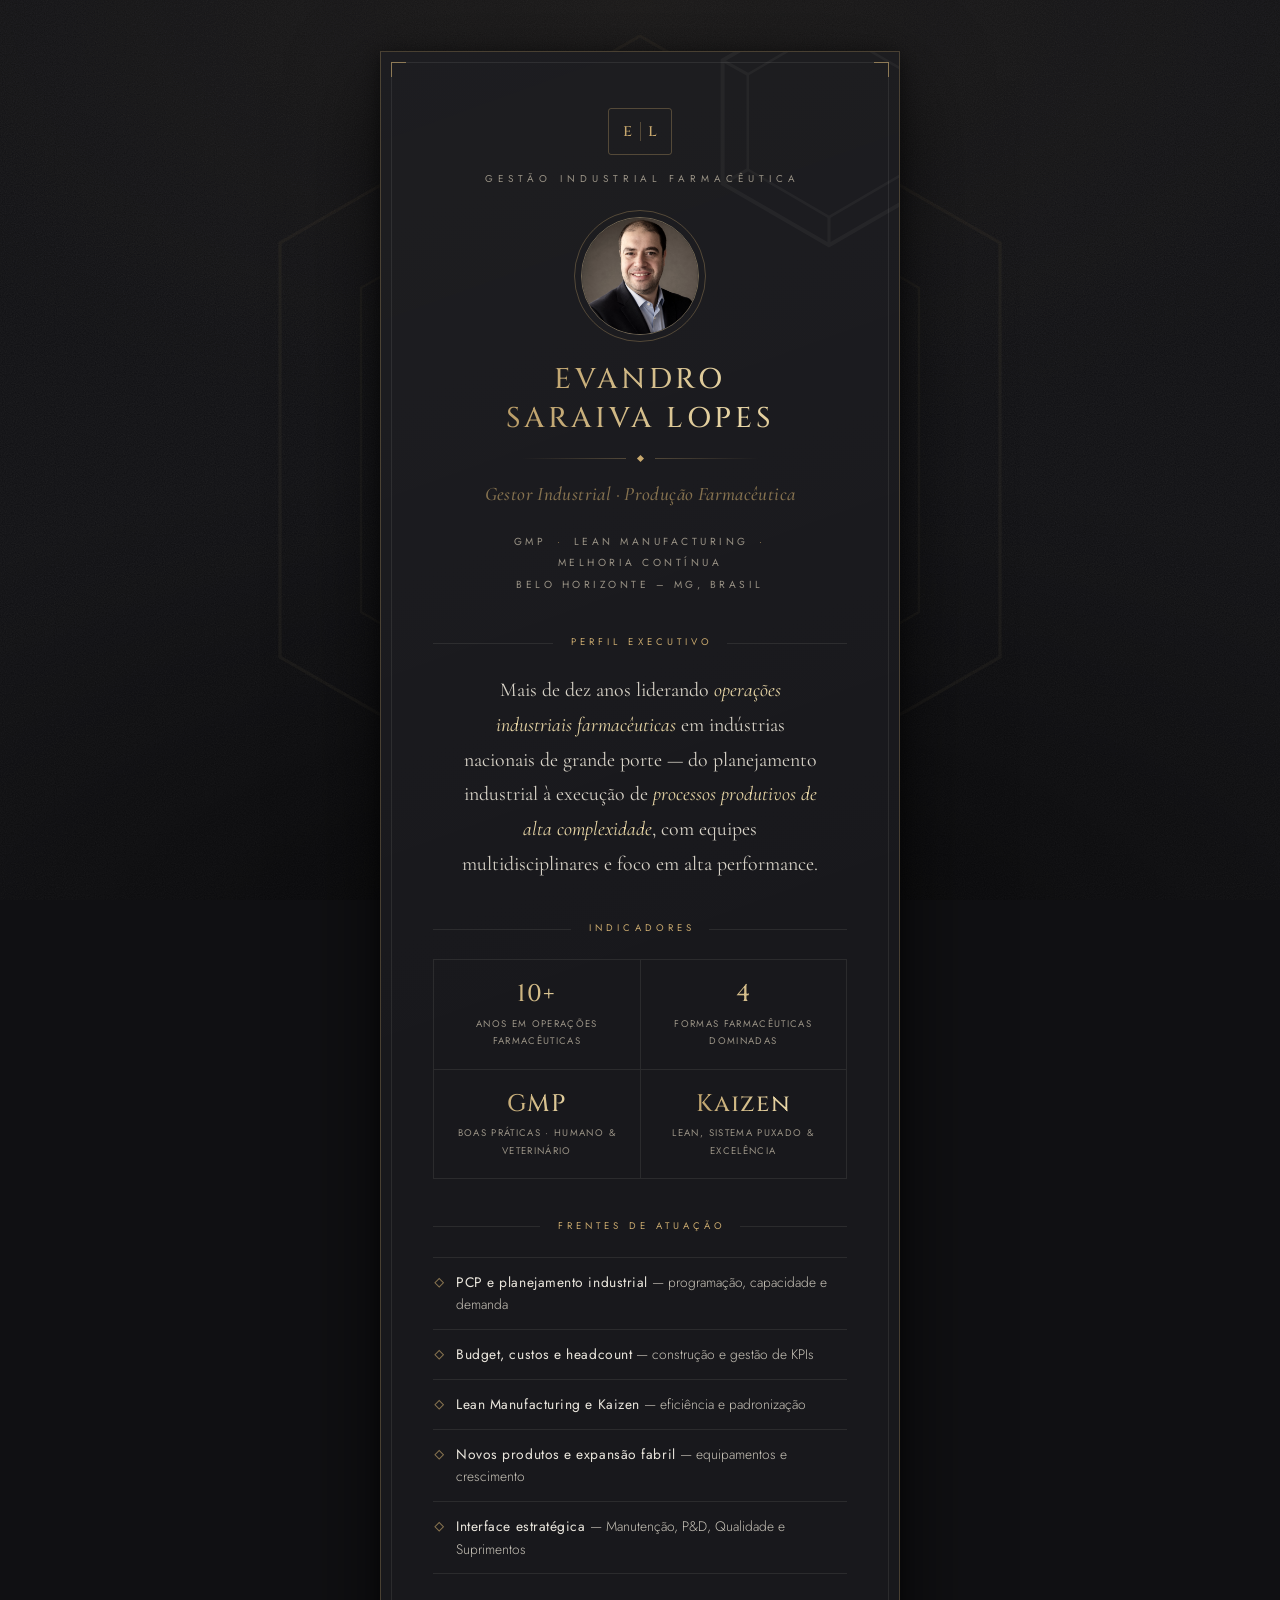
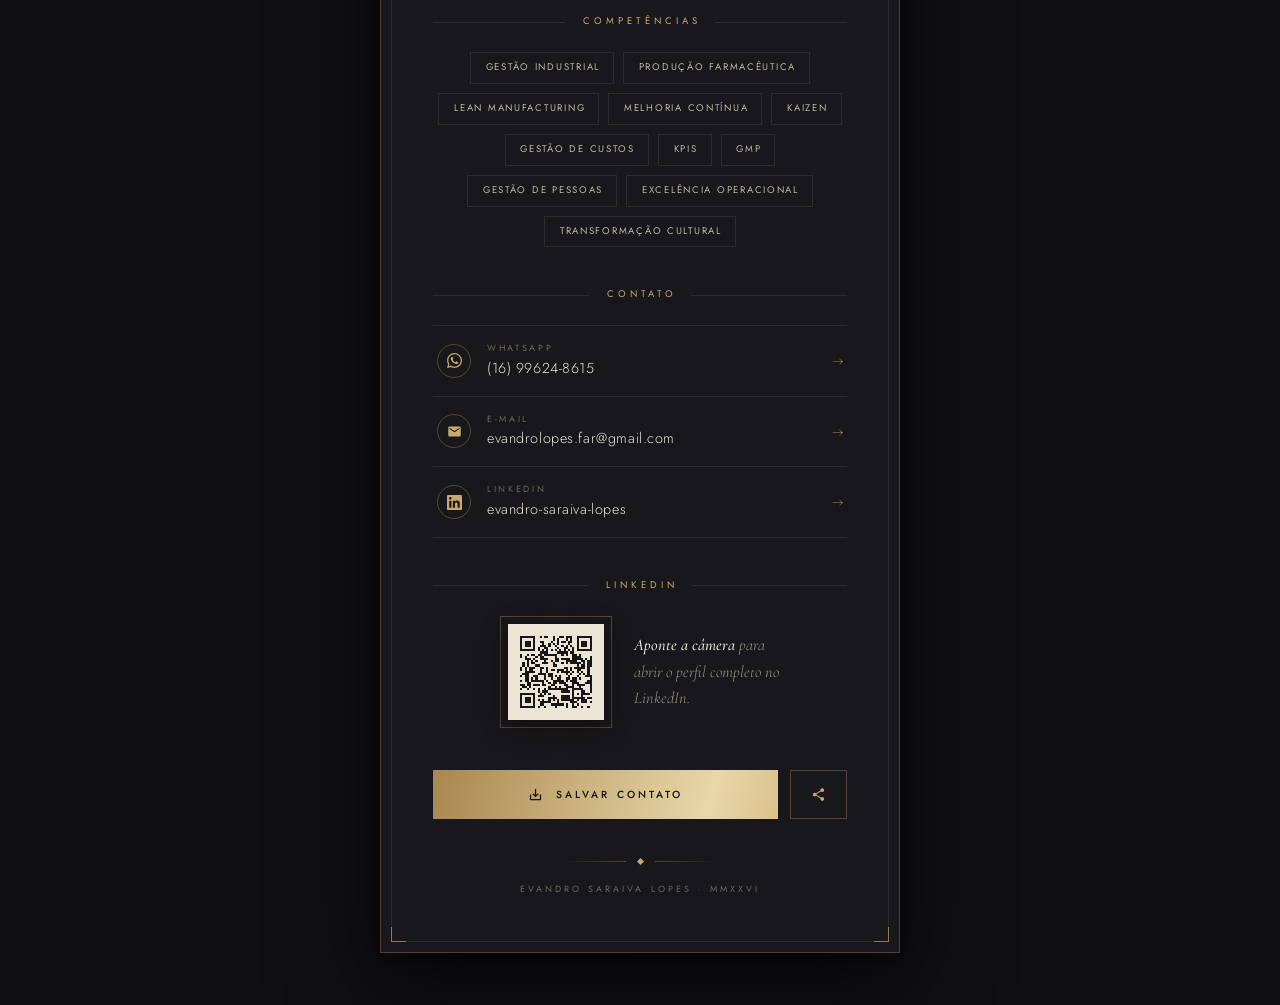
==== commit 8b43a3de: "Refinamento do cartão do Evandro: entrada orquestrada e detalhes de foil Adiciona sequência de entra" ====
--- a/evandro/index.html
+++ b/evandro/index.html
@@ -51,6 +51,8 @@
     * { margin: 0; padding: 0; box-sizing: border-box; }
     html { -webkit-text-size-adjust: 100%; }
 
+    ::selection { background: rgba(201, 169, 110, 0.3); color: #fff8ea; }
+
     body {
       font-family: var(--font-sans);
       font-weight: 300;
@@ -114,7 +116,52 @@
       opacity: 0.045; pointer-events: none;
     }
 
+    /* facho de luz que acompanha o cursor — foil pegando luz */
+    .card__sheen {
+      position: absolute; inset: 0; pointer-events: none;
+      opacity: 0; transition: opacity 0.5s ease;
+      background: radial-gradient(460px circle at var(--mx, 50%) var(--my, 30%), rgba(233, 215, 167, 0.075), transparent 62%);
+    }
+    .card:hover .card__sheen { opacity: 1; }
+
+    /* cantoneiras douradas da moldura interna */
+    .corner { position: absolute; width: 15px; height: 15px; pointer-events: none; }
+    .corner--tl { top: 10px; left: 10px; border-top: 1px solid var(--gold-dim); border-left: 1px solid var(--gold-dim); }
+    .corner--tr { top: 10px; right: 10px; border-top: 1px solid var(--gold-dim); border-right: 1px solid var(--gold-dim); }
+    .corner--bl { bottom: 10px; left: 10px; border-bottom: 1px solid var(--gold-dim); border-left: 1px solid var(--gold-dim); }
+    .corner--br { bottom: 10px; right: 10px; border-bottom: 1px solid var(--gold-dim); border-right: 1px solid var(--gold-dim); }
+
     .inner { position: relative; }
+
+    /* ===== Entrada orquestrada ===== */
+    @keyframes rise {
+      from { opacity: 0; transform: translateY(14px); }
+      to   { opacity: 1; transform: none; }
+    }
+    .masthead          { animation: rise 0.8s 0.05s cubic-bezier(0.22, 0.61, 0.36, 1) both; }
+    .hero__photo-frame { animation: rise 0.8s 0.22s cubic-bezier(0.22, 0.61, 0.36, 1) both; }
+    .hero__rule        { animation: rise 0.8s 0.52s cubic-bezier(0.22, 0.61, 0.36, 1) both; }
+    .hero__title       { animation: rise 0.8s 0.62s cubic-bezier(0.22, 0.61, 0.36, 1) both; }
+    .hero__meta        { animation: rise 0.8s 0.72s cubic-bezier(0.22, 0.61, 0.36, 1) both; }
+
+    /* varredura lenta de foil sobre o nome */
+    @keyframes foilsweep {
+      0%   { background-position: 0% 0; }
+      50%  { background-position: 100% 0; }
+      100% { background-position: 0% 0; }
+    }
+    .hero__name {
+      animation:
+        rise 0.8s 0.38s cubic-bezier(0.22, 0.61, 0.36, 1) both,
+        foilsweep 9s ease-in-out 1.8s infinite;
+    }
+
+    /* revelação das seções ao rolar (apenas com JS ativo) */
+    html.js .reveal {
+      opacity: 0; transform: translateY(16px);
+      transition: opacity 0.85s cubic-bezier(0.22, 0.61, 0.36, 1), transform 0.85s cubic-bezier(0.22, 0.61, 0.36, 1);
+    }
+    html.js .reveal.in-view { opacity: 1; transform: none; }
 
     /* ===== Ornamentos ===== */
     .rule {
@@ -218,6 +265,7 @@
       line-height: 2.1;
     }
     .hero__meta .dot { color: var(--gold-dim); padding: 0 4px; }
+    .hero__meta .nw { white-space: nowrap; }
 
     /* ===== Seções ===== */
     .section { margin-top: 40px; }
@@ -368,8 +416,13 @@
       display: flex; align-items: center; gap: 22px;
       justify-content: center;
     }
+    .qr-frame {
+      flex-shrink: 0;
+      padding: 7px;
+      border: 1px solid var(--hairline-gold);
+    }
     .qr-code {
-      width: 96px; height: 96px; flex-shrink: 0;
+      width: 96px; height: 96px;
       background: var(--cream);
       padding: 8px;
       color: #17171a;
@@ -475,6 +528,12 @@
         <path d="M50 6v10M88 28l-9 5M88 72l-9-5M50 94V84M12 72l9-5M12 28l9 5" stroke="#eae6dd" stroke-width="1.1"/>
       </svg>
 
+      <div class="card__sheen" aria-hidden="true"></div>
+      <span class="corner corner--tl" aria-hidden="true"></span>
+      <span class="corner corner--tr" aria-hidden="true"></span>
+      <span class="corner corner--bl" aria-hidden="true"></span>
+      <span class="corner corner--br" aria-hidden="true"></span>
+
       <div class="inner">
 
         <!-- MONOGRAMA -->
@@ -502,8 +561,8 @@
           <p class="hero__title">Gestor Industrial · Produção Farmacêutica</p>
 
           <p class="hero__meta">
-            GMP <span class="dot">·</span> Lean Manufacturing <span class="dot">·</span> Melhoria Contínua<br>
-            Belo Horizonte – MG, Brasil
+            <span class="nw">GMP</span> <span class="dot">·</span> <span class="nw">Lean Manufacturing</span> <span class="dot">·</span> <span class="nw">Melhoria Contínua</span><br>
+            <span class="nw">Belo Horizonte – MG, Brasil</span>
           </p>
         </section>
 
@@ -609,9 +668,12 @@
 
         <!-- QR LINKEDIN -->
         <section class="section" aria-label="QR Code do LinkedIn">
-          <div class="qr-panel">
+          <h2 class="section-label">LinkedIn</h2>
+          <div class="section-body qr-panel">
+            <div class="qr-frame">
             <div class="qr-code" role="img" aria-label="QR Code para o perfil de Evandro no LinkedIn">
               <svg xmlns="http://www.w3.org/2000/svg" viewBox="0 0 37 37" shape-rendering="crispEdges"><path fill="currentColor" d="M2 2h1v1h-1zM3 2h1v1h-1zM4 2h1v1h-1zM5 2h1v1h-1zM6 2h1v1h-1zM7 2h1v1h-1zM8 2h1v1h-1zM11 2h1v1h-1zM13 2h1v1h-1zM14 2h1v1h-1zM17 2h1v1h-1zM20 2h1v1h-1zM21 2h1v1h-1zM23 2h1v1h-1zM24 2h1v1h-1zM25 2h1v1h-1zM28 2h1v1h-1zM29 2h1v1h-1zM30 2h1v1h-1zM31 2h1v1h-1zM32 2h1v1h-1zM33 2h1v1h-1zM34 2h1v1h-1zM2 3h1v1h-1zM8 3h1v1h-1zM17 3h1v1h-1zM19 3h1v1h-1zM23 3h1v1h-1zM25 3h1v1h-1zM28 3h1v1h-1zM34 3h1v1h-1zM2 4h1v1h-1zM4 4h1v1h-1zM5 4h1v1h-1zM6 4h1v1h-1zM8 4h1v1h-1zM11 4h1v1h-1zM12 4h1v1h-1zM16 4h1v1h-1zM19 4h1v1h-1zM21 4h1v1h-1zM22 4h1v1h-1zM24 4h1v1h-1zM25 4h1v1h-1zM28 4h1v1h-1zM30 4h1v1h-1zM31 4h1v1h-1zM32 4h1v1h-1zM34 4h1v1h-1zM2 5h1v1h-1zM4 5h1v1h-1zM5 5h1v1h-1zM6 5h1v1h-1zM8 5h1v1h-1zM12 5h1v1h-1zM15 5h1v1h-1zM17 5h1v1h-1zM19 5h1v1h-1zM24 5h1v1h-1zM28 5h1v1h-1zM30 5h1v1h-1zM31 5h1v1h-1zM32 5h1v1h-1zM34 5h1v1h-1zM2 6h1v1h-1zM4 6h1v1h-1zM5 6h1v1h-1zM6 6h1v1h-1zM8 6h1v1h-1zM11 6h1v1h-1zM12 6h1v1h-1zM13 6h1v1h-1zM15 6h1v1h-1zM18 6h1v1h-1zM21 6h1v1h-1zM23 6h1v1h-1zM25 6h1v1h-1zM28 6h1v1h-1zM30 6h1v1h-1zM31 6h1v1h-1zM32 6h1v1h-1zM34 6h1v1h-1zM2 7h1v1h-1zM8 7h1v1h-1zM10 7h1v1h-1zM13 7h1v1h-1zM14 7h1v1h-1zM19 7h1v1h-1zM22 7h1v1h-1zM23 7h1v1h-1zM26 7h1v1h-1zM28 7h1v1h-1zM34 7h1v1h-1zM2 8h1v1h-1zM3 8h1v1h-1zM4 8h1v1h-1zM5 8h1v1h-1zM6 8h1v1h-1zM7 8h1v1h-1zM8 8h1v1h-1zM10 8h1v1h-1zM12 8h1v1h-1zM14 8h1v1h-1zM16 8h1v1h-1zM18 8h1v1h-1zM20 8h1v1h-1zM22 8h1v1h-1zM24 8h1v1h-1zM26 8h1v1h-1zM28 8h1v1h-1zM29 8h1v1h-1zM30 8h1v1h-1zM31 8h1v1h-1zM32 8h1v1h-1zM33 8h1v1h-1zM34 8h1v1h-1zM11 9h1v1h-1zM12 9h1v1h-1zM13 9h1v1h-1zM14 9h1v1h-1zM19 9h1v1h-1zM20 9h1v1h-1zM21 9h1v1h-1zM22 9h1v1h-1zM23 9h1v1h-1zM25 9h1v1h-1zM26 9h1v1h-1zM2 10h1v1h-1zM5 10h1v1h-1zM7 10h1v1h-1zM8 10h1v1h-1zM10 10h1v1h-1zM11 10h1v1h-1zM13 10h1v1h-1zM14 10h1v1h-1zM15 10h1v1h-1zM16 10h1v1h-1zM17 10h1v1h-1zM18 10h1v1h-1zM21 10h1v1h-1zM23 10h1v1h-1zM26 10h1v1h-1zM27 10h1v1h-1zM29 10h1v1h-1zM2 11h1v1h-1zM4 11h1v1h-1zM9 11h1v1h-1zM11 11h1v1h-1zM12 11h1v1h-1zM18 11h1v1h-1zM26 11h1v1h-1zM27 11h1v1h-1zM28 11h1v1h-1zM29 11h1v1h-1zM34 11h1v1h-1zM4 12h1v1h-1zM5 12h1v1h-1zM6 12h1v1h-1zM8 12h1v1h-1zM11 12h1v1h-1zM12 12h1v1h-1zM13 12h1v1h-1zM14 12h1v1h-1zM18 12h1v1h-1zM19 12h1v1h-1zM21 12h1v1h-1zM22 12h1v1h-1zM23 12h1v1h-1zM24 12h1v1h-1zM26 12h1v1h-1zM27 12h1v1h-1zM28 12h1v1h-1zM29 12h1v1h-1zM30 12h1v1h-1zM32 12h1v1h-1zM34 12h1v1h-1zM5 13h1v1h-1zM7 13h1v1h-1zM9 13h1v1h-1zM13 13h1v1h-1zM16 13h1v1h-1zM18 13h1v1h-1zM19 13h1v1h-1zM23 13h1v1h-1zM24 13h1v1h-1zM25 13h1v1h-1zM26 13h1v1h-1zM27 13h1v1h-1zM30 13h1v1h-1zM31 13h1v1h-1zM33 13h1v1h-1zM34 13h1v1h-1zM3 14h1v1h-1zM5 14h1v1h-1zM7 14h1v1h-1zM8 14h1v1h-1zM12 14h1v1h-1zM13 14h1v1h-1zM14 14h1v1h-1zM17 14h1v1h-1zM21 14h1v1h-1zM23 14h1v1h-1zM25 14h1v1h-1zM26 14h1v1h-1zM27 14h1v1h-1zM28 14h1v1h-1zM29 14h1v1h-1zM31 14h1v1h-1zM33 14h1v1h-1zM34 14h1v1h-1zM3 15h1v1h-1zM5 15h1v1h-1zM9 15h1v1h-1zM10 15h1v1h-1zM17 15h1v1h-1zM18 15h1v1h-1zM28 15h1v1h-1zM30 15h1v1h-1zM31 15h1v1h-1zM33 15h1v1h-1zM34 15h1v1h-1zM2 16h1v1h-1zM4 16h1v1h-1zM6 16h1v1h-1zM7 16h1v1h-1zM8 16h1v1h-1zM11 16h1v1h-1zM12 16h1v1h-1zM14 16h1v1h-1zM22 16h1v1h-1zM23 16h1v1h-1zM25 16h1v1h-1zM27 16h1v1h-1zM28 16h1v1h-1zM29 16h1v1h-1zM30 16h1v1h-1zM31 16h1v1h-1zM33 16h1v1h-1zM2 17h1v1h-1zM4 17h1v1h-1zM6 17h1v1h-1zM7 17h1v1h-1zM11 17h1v1h-1zM14 17h1v1h-1zM16 17h1v1h-1zM17 17h1v1h-1zM19 17h1v1h-1zM20 17h1v1h-1zM21 17h1v1h-1zM23 17h1v1h-1zM25 17h1v1h-1zM28 17h1v1h-1zM29 17h1v1h-1zM33 17h1v1h-1zM4 18h1v1h-1zM5 18h1v1h-1zM6 18h1v1h-1zM7 18h1v1h-1zM8 18h1v1h-1zM11 18h1v1h-1zM14 18h1v1h-1zM19 18h1v1h-1zM21 18h1v1h-1zM22 18h1v1h-1zM23 18h1v1h-1zM24 18h1v1h-1zM26 18h1v1h-1zM28 18h1v1h-1zM30 18h1v1h-1zM33 18h1v1h-1zM3 19h1v1h-1zM4 19h1v1h-1zM5 19h1v1h-1zM10 19h1v1h-1zM11 19h1v1h-1zM12 19h1v1h-1zM13 19h1v1h-1zM15 19h1v1h-1zM16 19h1v1h-1zM23 19h1v1h-1zM25 19h1v1h-1zM29 19h1v1h-1zM31 19h1v1h-1zM33 19h1v1h-1zM2 20h1v1h-1zM4 20h1v1h-1zM5 20h1v1h-1zM8 20h1v1h-1zM9 20h1v1h-1zM13 20h1v1h-1zM15 20h1v1h-1zM16 20h1v1h-1zM18 20h1v1h-1zM20 20h1v1h-1zM24 20h1v1h-1zM28 20h1v1h-1zM32 20h1v1h-1zM33 20h1v1h-1zM34 20h1v1h-1zM4 21h1v1h-1zM5 21h1v1h-1zM7 21h1v1h-1zM9 21h1v1h-1zM13 21h1v1h-1zM16 21h1v1h-1zM19 21h1v1h-1zM20 21h1v1h-1zM23 21h1v1h-1zM24 21h1v1h-1zM26 21h1v1h-1zM27 21h1v1h-1zM29 21h1v1h-1zM34 21h1v1h-1zM2 22h1v1h-1zM4 22h1v1h-1zM5 22h1v1h-1zM7 22h1v1h-1zM8 22h1v1h-1zM9 22h1v1h-1zM10 22h1v1h-1zM11 22h1v1h-1zM12 22h1v1h-1zM14 22h1v1h-1zM17 22h1v1h-1zM18 22h1v1h-1zM19 22h1v1h-1zM20 22h1v1h-1zM21 22h1v1h-1zM23 22h1v1h-1zM25 22h1v1h-1zM26 22h1v1h-1zM27 22h1v1h-1zM33 22h1v1h-1zM34 22h1v1h-1zM5 23h1v1h-1zM6 23h1v1h-1zM12 23h1v1h-1zM15 23h1v1h-1zM17 23h1v1h-1zM18 23h1v1h-1zM20 23h1v1h-1zM21 23h1v1h-1zM22 23h1v1h-1zM26 23h1v1h-1zM27 23h1v1h-1zM28 23h1v1h-1zM32 23h1v1h-1zM33 23h1v1h-1zM34 23h1v1h-1zM2 24h1v1h-1zM3 24h1v1h-1zM5 24h1v1h-1zM6 24h1v1h-1zM8 24h1v1h-1zM9 24h1v1h-1zM10 24h1v1h-1zM12 24h1v1h-1zM13 24h1v1h-1zM16 24h1v1h-1zM17 24h1v1h-1zM22 24h1v1h-1zM23 24h1v1h-1zM26 24h1v1h-1zM28 24h1v1h-1zM29 24h1v1h-1zM30 24h1v1h-1zM31 24h1v1h-1zM34 24h1v1h-1zM3 25h1v1h-1zM4 25h1v1h-1zM6 25h1v1h-1zM15 25h1v1h-1zM18 25h1v1h-1zM20 25h1v1h-1zM23 25h1v1h-1zM24 25h1v1h-1zM25 25h1v1h-1zM26 25h1v1h-1zM29 25h1v1h-1zM34 25h1v1h-1zM2 26h1v1h-1zM5 26h1v1h-1zM8 26h1v1h-1zM10 26h1v1h-1zM13 26h1v1h-1zM15 26h1v1h-1zM16 26h1v1h-1zM17 26h1v1h-1zM18 26h1v1h-1zM19 26h1v1h-1zM20 26h1v1h-1zM21 26h1v1h-1zM22 26h1v1h-1zM23 26h1v1h-1zM26 26h1v1h-1zM27 26h1v1h-1zM28 26h1v1h-1zM29 26h1v1h-1zM30 26h1v1h-1zM34 26h1v1h-1zM10 27h1v1h-1zM12 27h1v1h-1zM13 27h1v1h-1zM14 27h1v1h-1zM21 27h1v1h-1zM22 27h1v1h-1zM23 27h1v1h-1zM24 27h1v1h-1zM26 27h1v1h-1zM30 27h1v1h-1zM31 27h1v1h-1zM34 27h1v1h-1zM2 28h1v1h-1zM3 28h1v1h-1zM4 28h1v1h-1zM5 28h1v1h-1zM6 28h1v1h-1zM7 28h1v1h-1zM8 28h1v1h-1zM11 28h1v1h-1zM13 28h1v1h-1zM15 28h1v1h-1zM26 28h1v1h-1zM28 28h1v1h-1zM30 28h1v1h-1zM31 28h1v1h-1zM32 28h1v1h-1zM33 28h1v1h-1zM2 29h1v1h-1zM8 29h1v1h-1zM10 29h1v1h-1zM11 29h1v1h-1zM12 29h1v1h-1zM17 29h1v1h-1zM21 29h1v1h-1zM22 29h1v1h-1zM23 29h1v1h-1zM24 29h1v1h-1zM26 29h1v1h-1zM30 29h1v1h-1zM2 30h1v1h-1zM4 30h1v1h-1zM5 30h1v1h-1zM6 30h1v1h-1zM8 30h1v1h-1zM15 30h1v1h-1zM16 30h1v1h-1zM17 30h1v1h-1zM18 30h1v1h-1zM21 30h1v1h-1zM22 30h1v1h-1zM23 30h1v1h-1zM24 30h1v1h-1zM26 30h1v1h-1zM27 30h1v1h-1zM28 30h1v1h-1zM29 30h1v1h-1zM30 30h1v1h-1zM31 30h1v1h-1zM33 30h1v1h-1zM34 30h1v1h-1zM2 31h1v1h-1zM4 31h1v1h-1zM5 31h1v1h-1zM6 31h1v1h-1zM8 31h1v1h-1zM10 31h1v1h-1zM12 31h1v1h-1zM15 31h1v1h-1zM17 31h1v1h-1zM19 31h1v1h-1zM21 31h1v1h-1zM22 31h1v1h-1zM23 31h1v1h-1zM24 31h1v1h-1zM25 31h1v1h-1zM26 31h1v1h-1zM28 31h1v1h-1zM30 31h1v1h-1zM31 31h1v1h-1zM32 31h1v1h-1zM2 32h1v1h-1zM4 32h1v1h-1zM5 32h1v1h-1zM6 32h1v1h-1zM8 32h1v1h-1zM11 32h1v1h-1zM12 32h1v1h-1zM13 32h1v1h-1zM14 32h1v1h-1zM15 32h1v1h-1zM19 32h1v1h-1zM25 32h1v1h-1zM26 32h1v1h-1zM27 32h1v1h-1zM30 32h1v1h-1zM31 32h1v1h-1zM32 32h1v1h-1zM34 32h1v1h-1zM2 33h1v1h-1zM8 33h1v1h-1zM11 33h1v1h-1zM12 33h1v1h-1zM16 33h1v1h-1zM17 33h1v1h-1zM18 33h1v1h-1zM19 33h1v1h-1zM20 33h1v1h-1zM21 33h1v1h-1zM23 33h1v1h-1zM26 33h1v1h-1zM28 33h1v1h-1zM2 34h1v1h-1zM3 34h1v1h-1zM4 34h1v1h-1zM5 34h1v1h-1zM6 34h1v1h-1zM7 34h1v1h-1zM8 34h1v1h-1zM10 34h1v1h-1zM13 34h1v1h-1zM18 34h1v1h-1zM23 34h1v1h-1zM26 34h1v1h-1zM27 34h1v1h-1zM30 34h1v1h-1zM33 34h1v1h-1z"/></svg>
+            </div>
             </div>
             <p class="qr-text">
               <strong>Aponte a câmera</strong> para abrir o perfil completo no LinkedIn.
@@ -647,10 +709,43 @@
     // =========================================================
     // CARTÃO DE VISITA — Evandro Saraiva Lopes
     // =========================================================
+    document.documentElement.classList.add('js');
+
     document.addEventListener('DOMContentLoaded', () => {
       bindActions();
       initCardTilt();
+      initReveal();
+      initSheen();
     });
+
+    // ----- Revelação das seções ao rolar -----
+    function initReveal() {
+      const els = document.querySelectorAll('.section, .actions, .card-footer');
+      const reduce = window.matchMedia('(prefers-reduced-motion: reduce)').matches;
+      if (reduce || !('IntersectionObserver' in window)) return;
+
+      els.forEach(el => el.classList.add('reveal'));
+      const io = new IntersectionObserver(entries => {
+        entries.forEach(entry => {
+          if (entry.isIntersecting) {
+            entry.target.classList.add('in-view');
+            io.unobserve(entry.target);
+          }
+        });
+      }, { threshold: 0.12, rootMargin: '0px 0px -6% 0px' });
+      els.forEach(el => io.observe(el));
+    }
+
+    // ----- Facho de luz que segue o cursor (foil pegando luz) -----
+    function initSheen() {
+      const card = document.getElementById('card');
+      if (!window.matchMedia('(hover: hover)').matches) return;
+      card.addEventListener('pointermove', (e) => {
+        const rect = card.getBoundingClientRect();
+        card.style.setProperty('--mx', (e.clientX - rect.left) + 'px');
+        card.style.setProperty('--my', (e.clientY - rect.top) + 'px');
+      });
+    }
 
     function bindActions() {
       document.getElementById('btn-save-contact').addEventListener('click', downloadVCard);
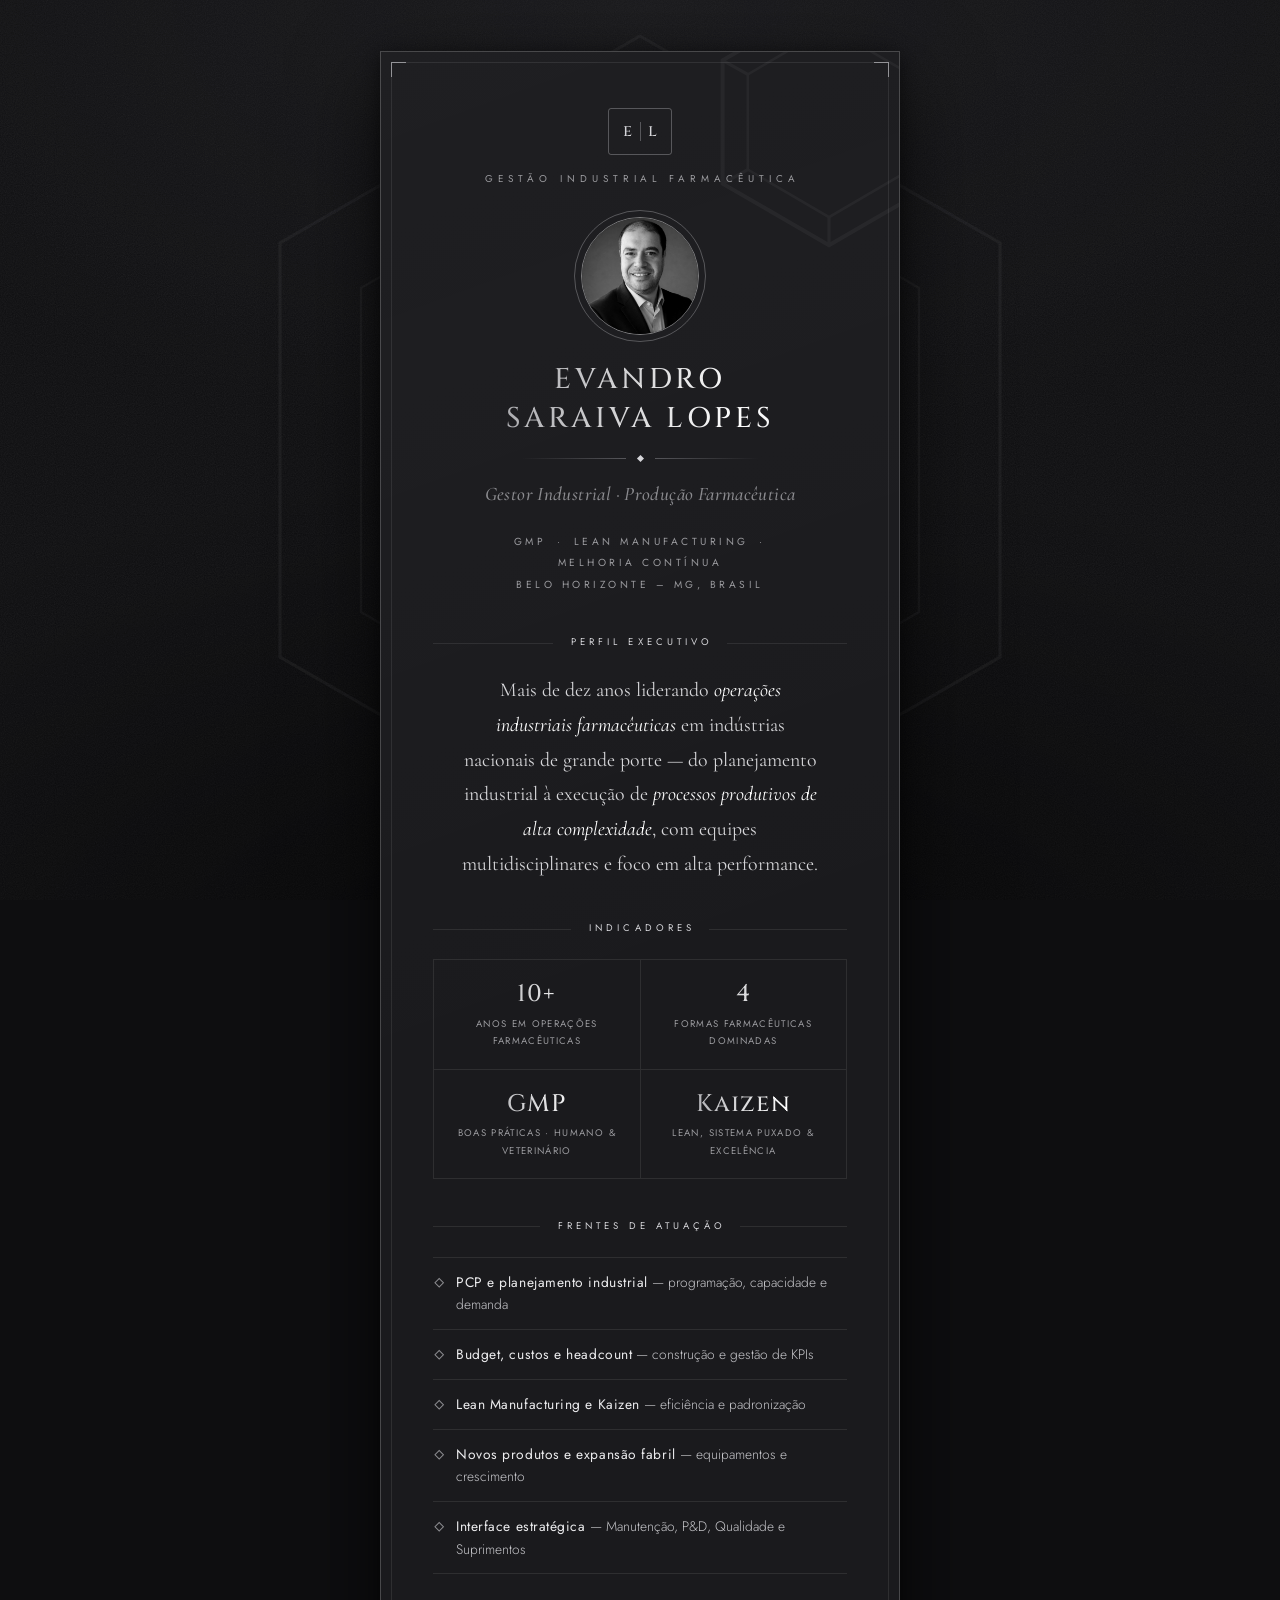
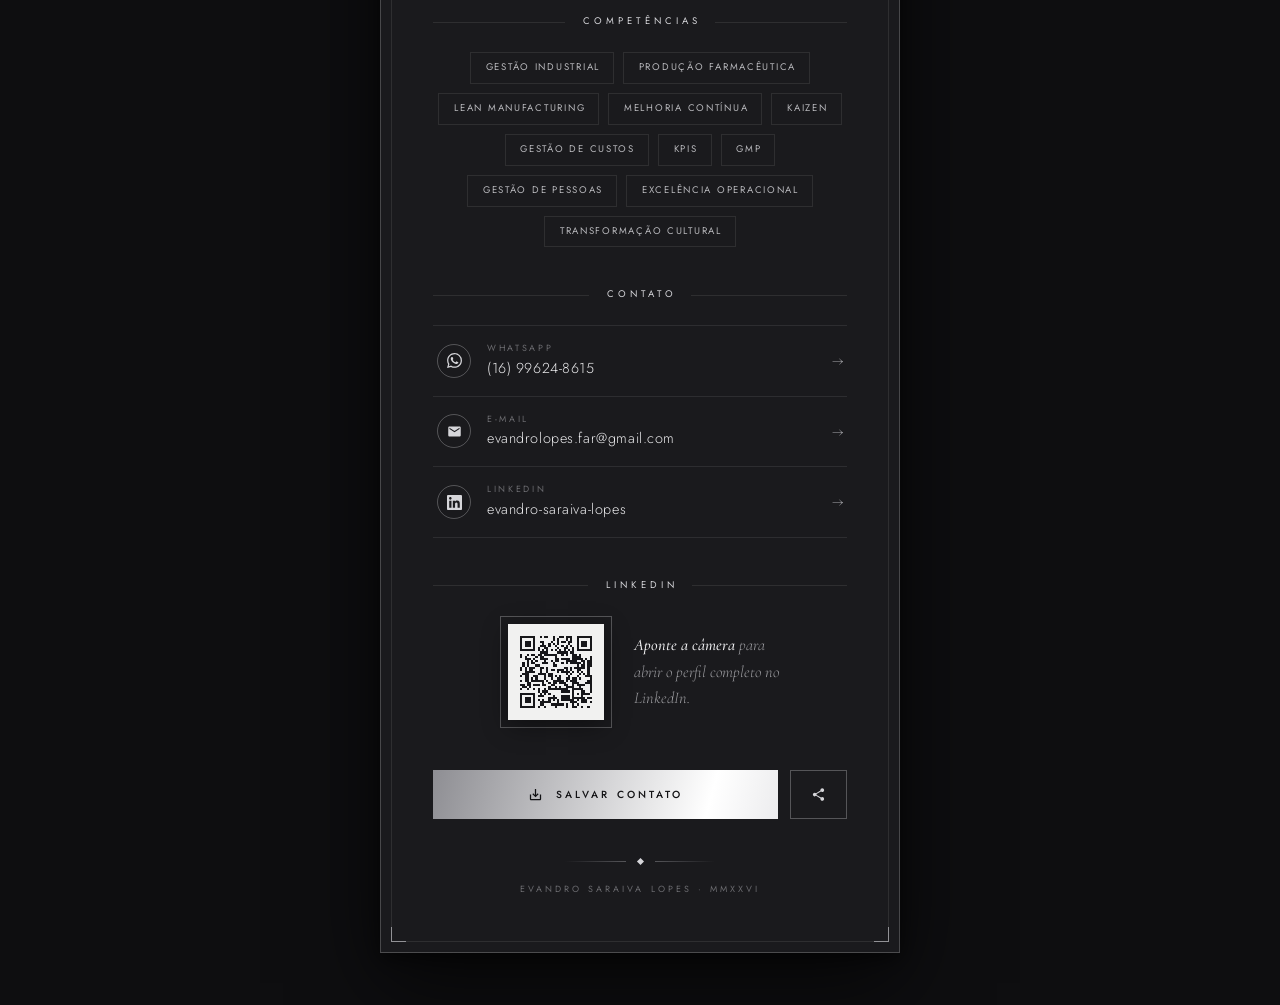
==== commit d6d8f2bc: "Paleta monocromática no cartão do Evandro: preto fosco e tinta prata Converte a paleta dourada champ" ====
--- a/evandro/index.html
+++ b/evandro/index.html
@@ -5,7 +5,7 @@
   <meta name="viewport" content="width=device-width, initial-scale=1.0, viewport-fit=cover">
   <title>Evandro Saraiva Lopes | Gestão Industrial Farmacêutica</title>
   <meta name="description" content="Cartão de visita de Evandro Saraiva Lopes — Gestor Industrial com 10+ anos em produção farmacêutica, Lean Manufacturing, GMP e melhoria contínua. Belo Horizonte – MG.">
-  <meta name="theme-color" content="#101013">
+  <meta name="theme-color" content="#0e0e10">
 
   <!-- Open Graph -->
   <meta property="og:title" content="Evandro Saraiva Lopes | Gestão Industrial Farmacêutica">
@@ -14,8 +14,8 @@
   <meta property="og:locale" content="pt_BR">
   <meta property="og:image" content="photo.jpg">
 
-  <!-- Favicon: hexágono dourado sobre preto -->
-  <link rel="icon" href="data:image/svg+xml,<svg xmlns='http://www.w3.org/2000/svg' viewBox='0 0 100 100'><rect width='100' height='100' fill='%23101013'/><path d='M50 12 84 31v38L50 88 16 69V31Z' fill='none' stroke='%23c9a96e' stroke-width='6'/></svg>">
+  <!-- Favicon: hexágono prata sobre preto -->
+  <link rel="icon" href="data:image/svg+xml,<svg xmlns='http://www.w3.org/2000/svg' viewBox='0 0 100 100'><rect width='100' height='100' fill='%230e0e10'/><path d='M50 12 84 31v38L50 88 16 69V31Z' fill='none' stroke='%23d6d6da' stroke-width='6'/></svg>">
 
   <!-- Fonts: Cinzel (capitais gravadas) + Cormorant Garamond (editorial) + Jost (micro-caps) -->
   <link rel="preconnect" href="https://fonts.googleapis.com">
@@ -25,23 +25,23 @@
   <style>
     /* ================================================================
        EVANDRO SARAIVA LOPES — CARTÃO DE VISITA
-       Identidade: luxo impresso — papel preto fosco, foil dourado
-       champanhe, capitais gravadas e filetes finos.
+       Identidade: luxo impresso monocromático — papel preto fosco,
+       tinta prata, capitais gravadas e filetes finos.
        ================================================================ */
     :root {
-      --paper: #101013;                          /* fundo: papel preto fosco */
-      --card: #18181c;                           /* cartão: carvão quente */
-      --card-edge: rgba(201, 169, 110, 0.28);    /* fio dourado do cartão */
-      --hairline: rgba(234, 230, 221, 0.09);     /* filete neutro */
-      --hairline-gold: rgba(201, 169, 110, 0.32);
-      --gold: #c9a96e;                           /* champanhe */
-      --gold-bright: #e9d7a7;                    /* brilho do foil */
-      --gold-deep: #a8874f;
-      --gold-dim: rgba(201, 169, 110, 0.62);
-      --text: #eae6dd;                           /* marfim quente */
-      --muted: #999285;
-      --faint: #6d675c;
-      --cream: #ece4d4;                          /* papel claro (QR) */
+      --paper: #0e0e10;                          /* fundo: papel preto fosco */
+      --card: #1a1a1d;                           /* cartão: carvão neutro */
+      --card-edge: rgba(255, 255, 255, 0.2);     /* fio prata do cartão */
+      --hairline: rgba(236, 236, 240, 0.09);     /* filete neutro */
+      --hairline-gold: rgba(220, 220, 226, 0.3); /* filete prata */
+      --gold: #d6d6da;                           /* tinta prata */
+      --gold-bright: #ffffff;                    /* brilho do foil prata */
+      --gold-deep: #8e8e93;
+      --gold-dim: rgba(214, 214, 218, 0.6);
+      --text: #ececee;                           /* branco tinta */
+      --muted: #9a9a9e;
+      --faint: #6c6c70;
+      --cream: #f1f1f0;                          /* papel claro (QR) */
       --font-caps: "Cinzel", "Times New Roman", serif;
       --font-serif: "Cormorant Garamond", Georgia, serif;
       --font-sans: "Jost", "Segoe UI", sans-serif;
@@ -51,7 +51,7 @@
     * { margin: 0; padding: 0; box-sizing: border-box; }
     html { -webkit-text-size-adjust: 100%; }
 
-    ::selection { background: rgba(201, 169, 110, 0.3); color: #fff8ea; }
+    ::selection { background: rgba(236, 236, 240, 0.25); color: #ffffff; }
 
     body {
       font-family: var(--font-sans);
@@ -68,7 +68,7 @@
     .bg__vignette {
       position: absolute; inset: 0;
       background:
-        radial-gradient(ellipse 120% 90% at 50% 0%, rgba(46, 42, 36, 0.35), transparent 55%),
+        radial-gradient(ellipse 120% 90% at 50% 0%, rgba(42, 42, 46, 0.4), transparent 55%),
         radial-gradient(ellipse 140% 100% at 50% 110%, rgba(0, 0, 0, 0.6), transparent 60%);
     }
     .bg__grain {
@@ -94,7 +94,7 @@
     .card {
       width: 100%; max-width: 520px;
       background:
-        linear-gradient(160deg, rgba(255, 252, 240, 0.022), transparent 40%),
+        linear-gradient(160deg, rgba(255, 255, 255, 0.025), transparent 40%),
         var(--card);
       border: 1px solid var(--card-edge);
       box-shadow: var(--shadow);
@@ -120,7 +120,7 @@
     .card__sheen {
       position: absolute; inset: 0; pointer-events: none;
       opacity: 0; transition: opacity 0.5s ease;
-      background: radial-gradient(460px circle at var(--mx, 50%) var(--my, 30%), rgba(233, 215, 167, 0.075), transparent 62%);
+      background: radial-gradient(460px circle at var(--mx, 50%) var(--my, 30%), rgba(255, 255, 255, 0.07), transparent 62%);
     }
     .card:hover .card__sheen { opacity: 1; }
 
@@ -220,8 +220,8 @@
     .hero__photo {
       width: 100%; height: 100%; object-fit: cover; border-radius: 50%;
       display: block;
-      filter: grayscale(0.35) sepia(0.12) contrast(1.02);
-      border: 1px solid rgba(201, 169, 110, 0.5);
+      filter: grayscale(1) contrast(1.04);
+      border: 1px solid rgba(236, 236, 240, 0.45);
     }
     /* anel duplo dourado, como filete de gravura */
     .hero__photo-frame::after {
@@ -233,7 +233,7 @@
       width: 100%; height: 100%; border-radius: 50%;
       display: none; align-items: center; justify-content: center;
       font-family: var(--font-caps); font-size: 1.9rem; color: var(--gold);
-      border: 1px solid rgba(201, 169, 110, 0.5);
+      border: 1px solid rgba(236, 236, 240, 0.45);
     }
 
     .hero__name {
@@ -290,7 +290,7 @@
       font-size: clamp(1.12rem, 3.6vw, 1.24rem);
       font-weight: 400;
       text-align: center;
-      color: #d6d1c6;
+      color: #d4d4d7;
       line-height: 1.75;
       max-width: 40ch;
       margin: 0 auto;
@@ -333,7 +333,7 @@
       display: flex; align-items: baseline; gap: 14px;
       padding: 13px 2px;
       font-size: 0.86rem; font-weight: 300;
-      color: #c9c4b9;
+      color: #c6c6ca;
       border-bottom: 1px solid var(--hairline);
     }
     .front:first-child { border-top: 1px solid var(--hairline); }
@@ -356,7 +356,7 @@
       font-size: 0.6rem; font-weight: 400;
       letter-spacing: 0.18em; text-indent: 0.18em;
       text-transform: uppercase;
-      color: #bdb7aa;
+      color: #b8b8bc;
       border: 1px solid var(--hairline);
       padding: 7px 13px;
       transition: border-color 0.3s, color 0.3s;
@@ -389,7 +389,7 @@
     }
     .contact-btn__icon svg { width: 15px; height: 15px; fill: var(--gold); transition: fill 0.3s; }
     .contact-btn:hover .contact-btn__icon { background: var(--gold); }
-    .contact-btn:hover .contact-btn__icon svg { fill: #171410; }
+    .contact-btn:hover .contact-btn__icon svg { fill: #121214; }
 
     .contact-btn__info { min-width: 0; display: grid; gap: 1px; }
     .contact-btn__label {
@@ -457,7 +457,7 @@
       flex: 1; border: none;
       background: linear-gradient(105deg, var(--gold-deep), var(--gold-bright) 45%, var(--gold) 70%, var(--gold-deep));
       background-size: 180% 100%;
-      color: #171410;
+      color: #121214;
       transition: background-position 0.6s ease, filter 0.25s;
     }
     .btn--primary:hover { background-position: 90% 0; }
@@ -466,7 +466,7 @@
       background: transparent; color: var(--gold);
       border: 1px solid var(--hairline-gold);
     }
-    .btn--ghost:hover { background: rgba(201, 169, 110, 0.08); }
+    .btn--ghost:hover { background: rgba(236, 236, 240, 0.07); }
 
     /* ===== Rodapé ===== */
     .card-footer {
@@ -512,8 +512,8 @@
   <div class="bg" aria-hidden="true">
     <div class="bg__vignette"></div>
     <svg class="bg__seal" viewBox="0 0 100 100" fill="none">
-      <path d="M50 4 90 27v46L50 96 10 73V27Z" stroke="#c9a96e" stroke-width="0.35"/>
-      <path d="M50 14 81 32v36L50 86 19 68V32Z" stroke="#c9a96e" stroke-width="0.25"/>
+      <path d="M50 4 90 27v46L50 96 10 73V27Z" stroke="#cfcfd4" stroke-width="0.35"/>
+      <path d="M50 14 81 32v36L50 86 19 68V32Z" stroke="#cfcfd4" stroke-width="0.25"/>
     </svg>
     <div class="bg__grain"></div>
   </div>
@@ -523,9 +523,9 @@
 
       <!-- marca d'água benzênica -->
       <svg class="card__watermark" viewBox="0 0 100 100" fill="none" aria-hidden="true">
-        <path d="M50 6 88 28v44L50 94 12 72V28Z" stroke="#eae6dd" stroke-width="1.4"/>
-        <path d="M50 16 79 33v34L50 84 21 67V33Z" stroke="#eae6dd" stroke-width="0.9"/>
-        <path d="M50 6v10M88 28l-9 5M88 72l-9-5M50 94V84M12 72l9-5M12 28l9 5" stroke="#eae6dd" stroke-width="1.1"/>
+        <path d="M50 6 88 28v44L50 94 12 72V28Z" stroke="#ececee" stroke-width="1.4"/>
+        <path d="M50 16 79 33v34L50 84 21 67V33Z" stroke="#ececee" stroke-width="0.9"/>
+        <path d="M50 6v10M88 28l-9 5M88 72l-9-5M50 94V84M12 72l9-5M12 28l9 5" stroke="#ececee" stroke-width="1.1"/>
       </svg>
 
       <div class="card__sheen" aria-hidden="true"></div>
@@ -841,7 +841,7 @@
       ripple.style.cssText = `
         position:absolute; width:${size}px; height:${size}px;
         left:${e.clientX - rect.left - size / 2}px; top:${e.clientY - rect.top - size / 2}px;
-        border-radius:50%; background:rgba(233,215,167,0.18);
+        border-radius:50%; background:rgba(255,255,255,0.16);
         transform:scale(0); animation:ripple 0.6s ease-out;
         pointer-events:none; z-index:0;`;
       btn.appendChild(ripple);
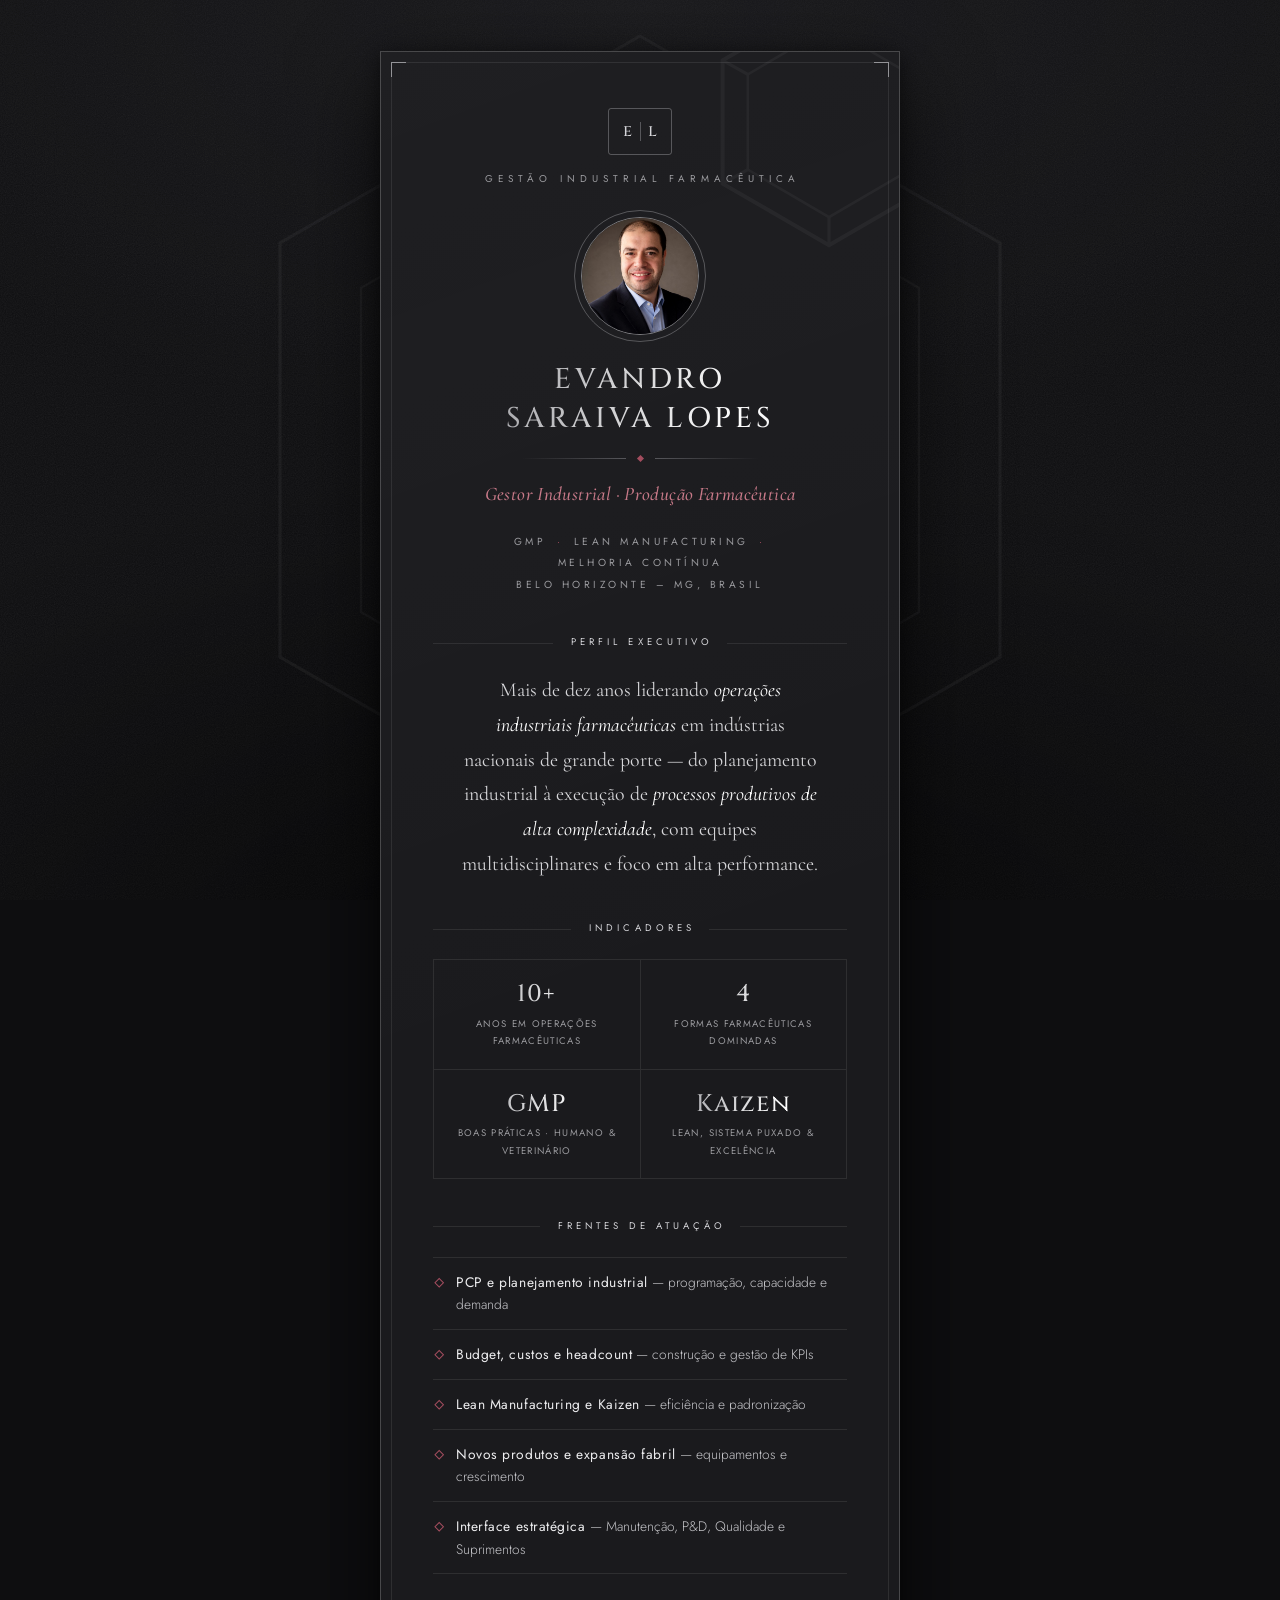
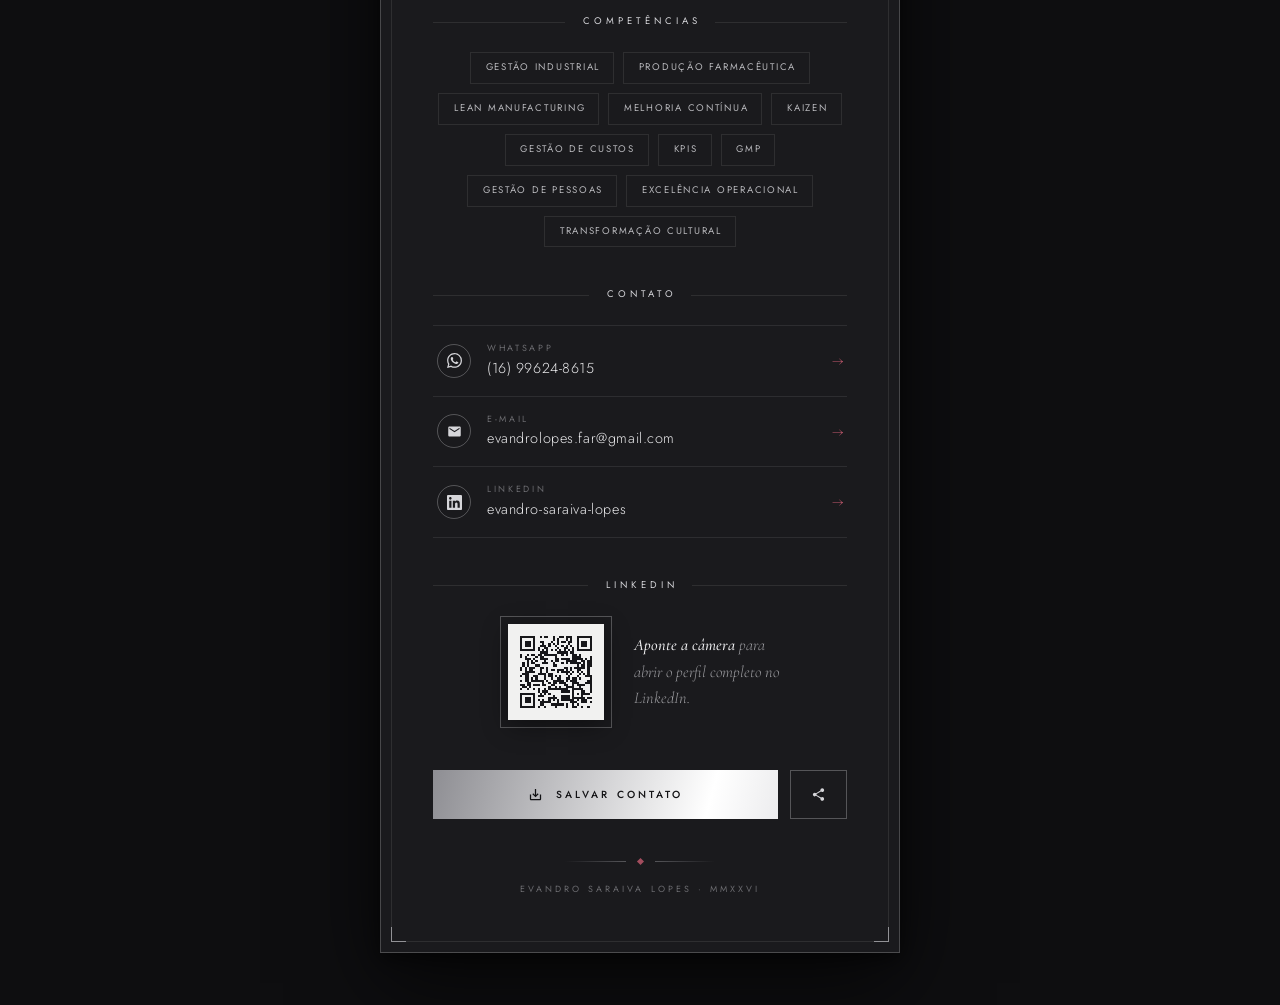
==== commit 28a5a72e: "Foto colorida e toques bordô no cartão do Evandro Restaura a cor da foto (com leve dessaturação para" ====
--- a/evandro/index.html
+++ b/evandro/index.html
@@ -42,6 +42,9 @@
       --muted: #9a9a9e;
       --faint: #6c6c70;
       --cream: #f1f1f0;                          /* papel claro (QR) */
+      --wine: #a34d5e;                           /* toque bordô */
+      --wine-bright: #c97a89;
+      --wine-dim: rgba(163, 77, 94, 0.55);
       --font-caps: "Cinzel", "Times New Roman", serif;
       --font-serif: "Cormorant Garamond", Georgia, serif;
       --font-sans: "Jost", "Segoe UI", sans-serif;
@@ -51,7 +54,7 @@
     * { margin: 0; padding: 0; box-sizing: border-box; }
     html { -webkit-text-size-adjust: 100%; }
 
-    ::selection { background: rgba(236, 236, 240, 0.25); color: #ffffff; }
+    ::selection { background: rgba(163, 77, 94, 0.4); color: #ffffff; }
 
     body {
       font-family: var(--font-sans);
@@ -175,7 +178,7 @@
     .rule::after { background: linear-gradient(90deg, var(--hairline-gold), transparent); }
     .rule .gem {
       width: 5px; height: 5px; transform: rotate(45deg);
-      background: var(--gold); flex-shrink: 0;
+      background: var(--wine); flex-shrink: 0;
     }
 
     .foil {
@@ -220,7 +223,7 @@
     .hero__photo {
       width: 100%; height: 100%; object-fit: cover; border-radius: 50%;
       display: block;
-      filter: grayscale(1) contrast(1.04);
+      filter: saturate(0.92) contrast(1.03);
       border: 1px solid rgba(236, 236, 240, 0.45);
     }
     /* anel duplo dourado, como filete de gravura */
@@ -252,7 +255,7 @@
       font-family: var(--font-serif);
       font-style: italic; font-weight: 500;
       font-size: clamp(1.06rem, 3.4vw, 1.2rem);
-      color: var(--gold-dim);
+      color: var(--wine-bright);
       letter-spacing: 0.02em;
     }
 
@@ -264,7 +267,7 @@
       color: var(--muted);
       line-height: 2.1;
     }
-    .hero__meta .dot { color: var(--gold-dim); padding: 0 4px; }
+    .hero__meta .dot { color: var(--wine); padding: 0 4px; }
     .hero__meta .nw { white-space: nowrap; }
 
     /* ===== Seções ===== */
@@ -340,7 +343,7 @@
     .front::before {
       content: ""; width: 5px; height: 5px; flex-shrink: 0;
       transform: rotate(45deg) translateY(-1px);
-      border: 1px solid var(--gold-dim);
+      border: 1px solid var(--wine);
     }
     .front strong {
       font-weight: 400; color: var(--text);
@@ -361,7 +364,7 @@
       padding: 7px 13px;
       transition: border-color 0.3s, color 0.3s;
     }
-    .tag:hover { border-color: var(--hairline-gold); color: var(--gold-bright); }
+    .tag:hover { border-color: var(--wine-dim); color: var(--wine-bright); }
 
     /* ===== Contatos ===== */
     .contact-grid { display: grid; }
@@ -377,7 +380,7 @@
     .contact-btn:first-child { border-top: 1px solid var(--hairline); }
     .contact-btn:hover { padding-left: 12px; }
     .contact-btn:focus-visible, .btn:focus-visible, .monogram:focus-visible {
-      outline: 1px solid var(--gold); outline-offset: 3px;
+      outline: 1px solid var(--wine-bright); outline-offset: 3px;
     }
 
     .contact-btn__icon {
@@ -388,8 +391,8 @@
       transition: background 0.3s;
     }
     .contact-btn__icon svg { width: 15px; height: 15px; fill: var(--gold); transition: fill 0.3s; }
-    .contact-btn:hover .contact-btn__icon { background: var(--gold); }
-    .contact-btn:hover .contact-btn__icon svg { fill: #121214; }
+    .contact-btn:hover .contact-btn__icon { background: var(--wine); border-color: var(--wine); }
+    .contact-btn:hover .contact-btn__icon svg { fill: #ffffff; }
 
     .contact-btn__info { min-width: 0; display: grid; gap: 1px; }
     .contact-btn__label {
@@ -405,7 +408,7 @@
     }
     .contact-btn__arrow {
       margin-left: auto; flex-shrink: 0;
-      color: var(--gold-dim); font-family: var(--font-serif);
+      color: var(--wine); font-family: var(--font-serif);
       font-size: 1.1rem;
       transition: transform 0.3s;
     }
@@ -466,7 +469,7 @@
       background: transparent; color: var(--gold);
       border: 1px solid var(--hairline-gold);
     }
-    .btn--ghost:hover { background: rgba(236, 236, 240, 0.07); }
+    .btn--ghost:hover { background: rgba(163, 77, 94, 0.14); border-color: var(--wine-dim); color: var(--wine-bright); }
 
     /* ===== Rodapé ===== */
     .card-footer {
